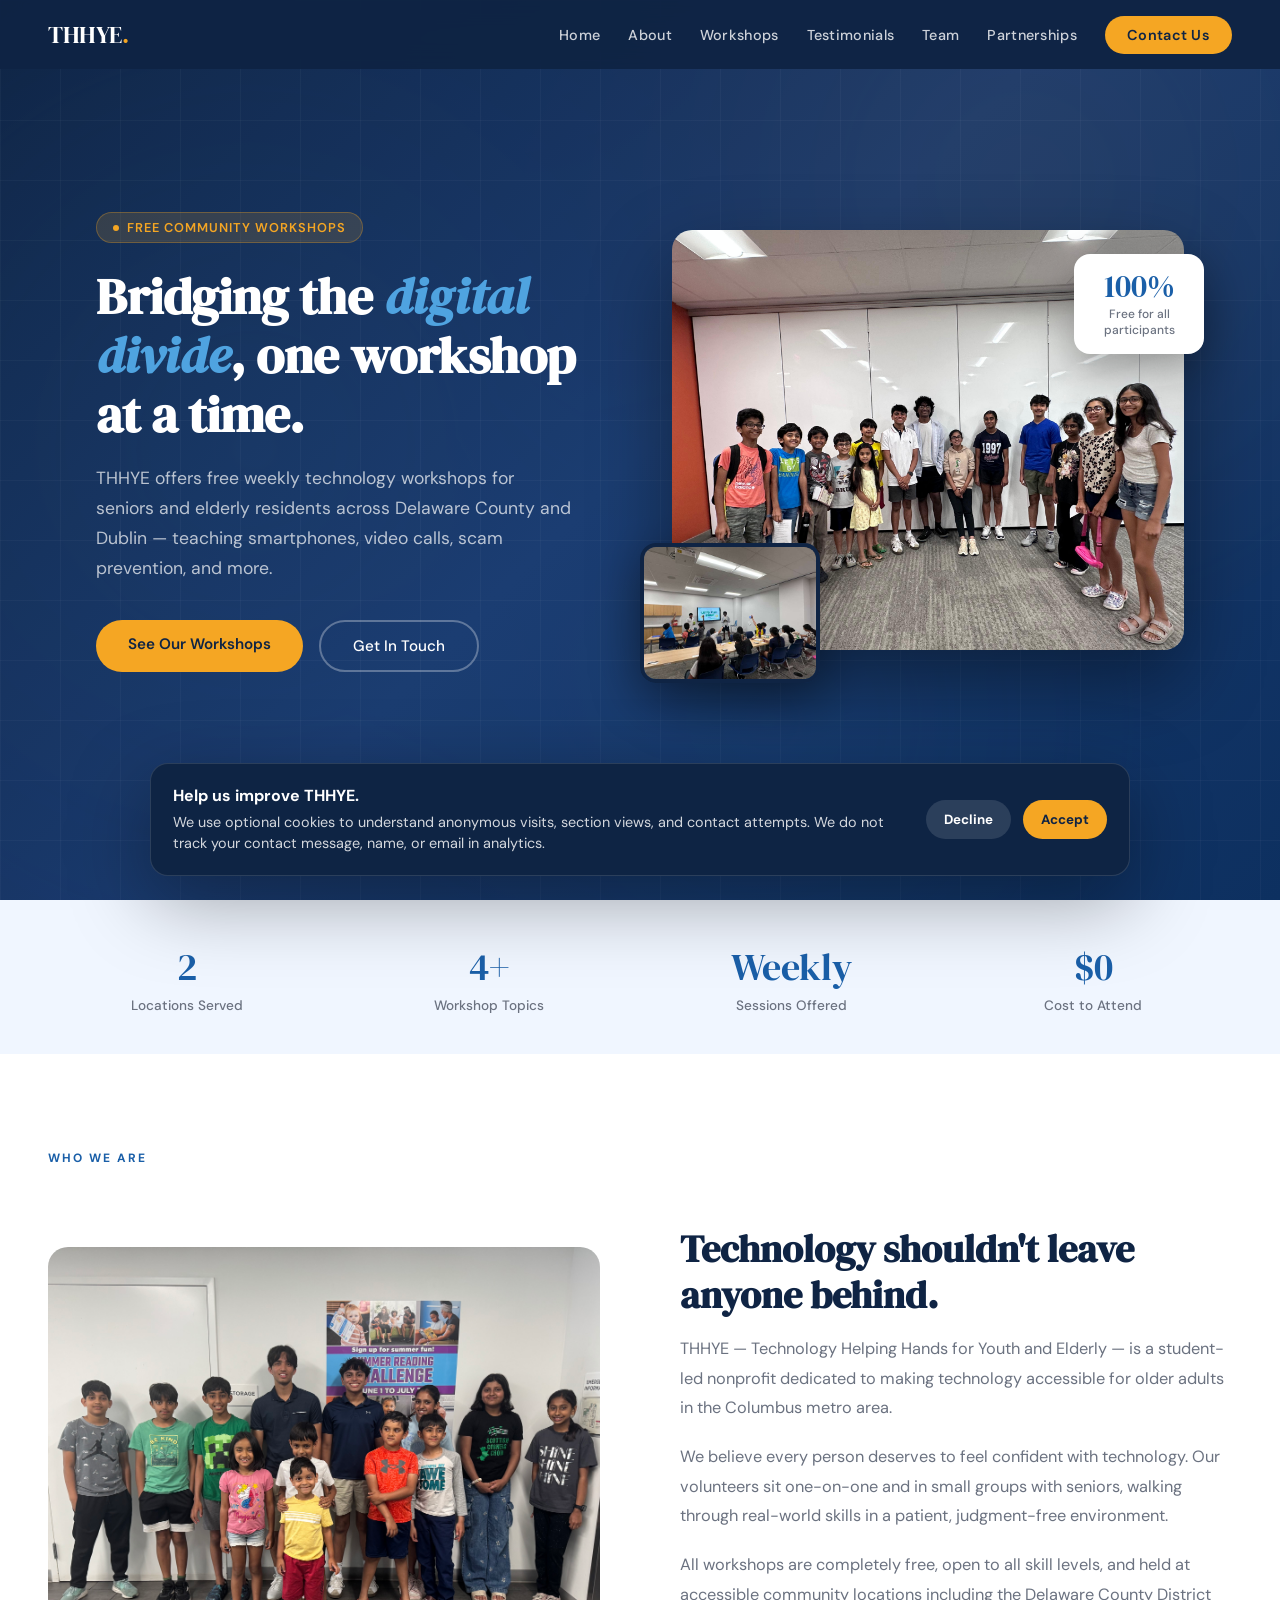
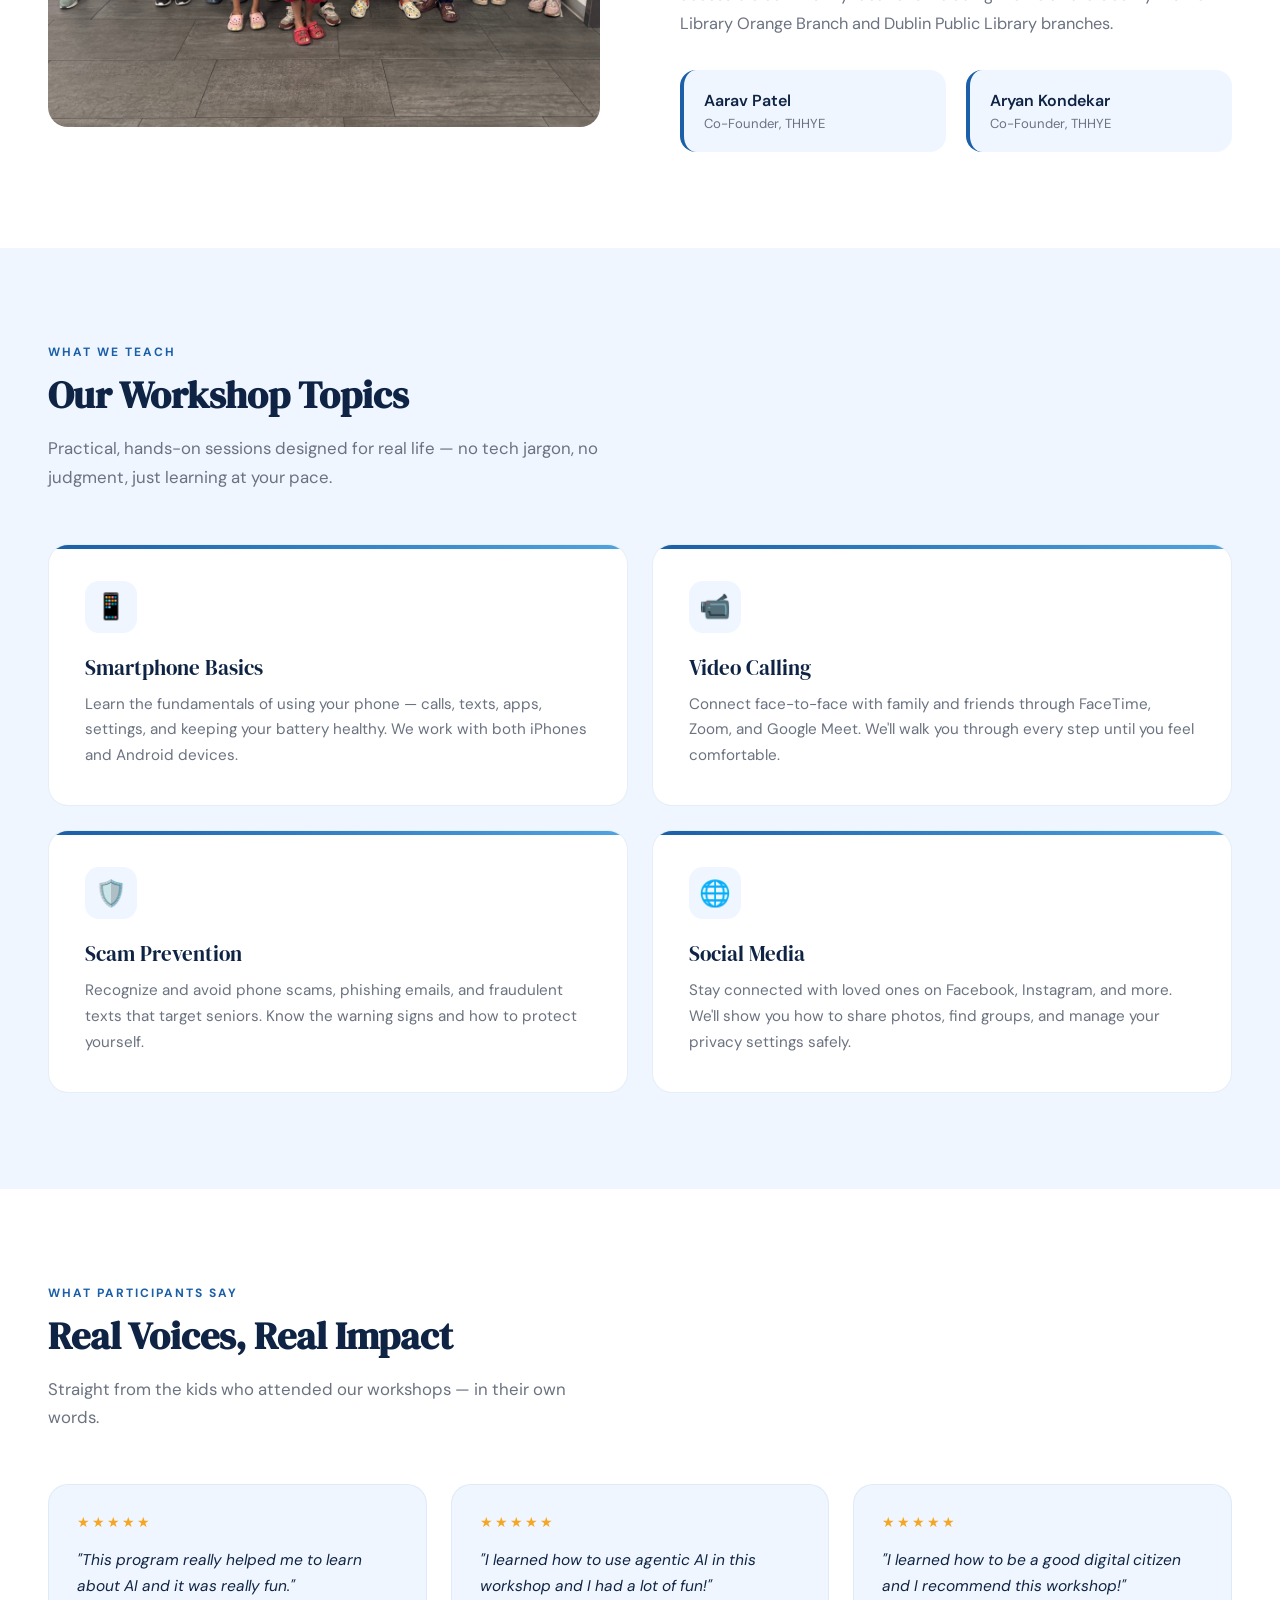
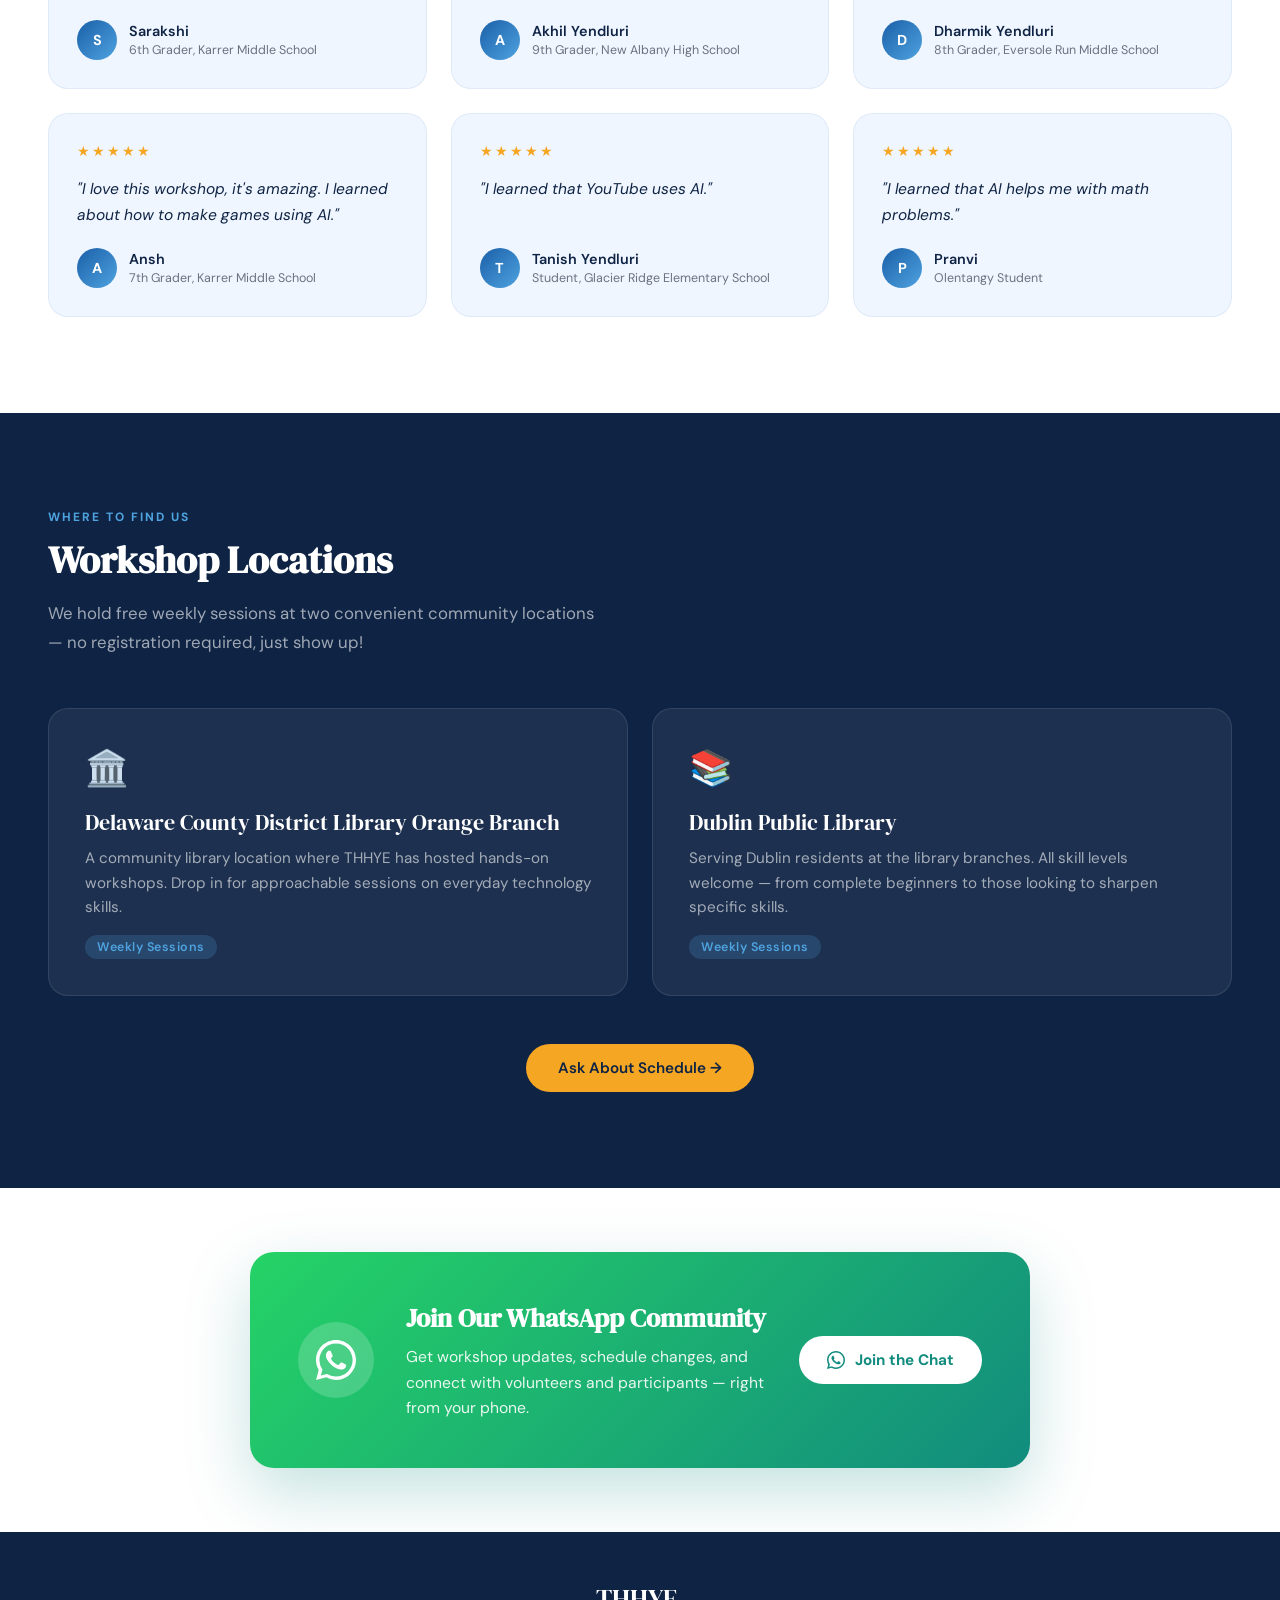
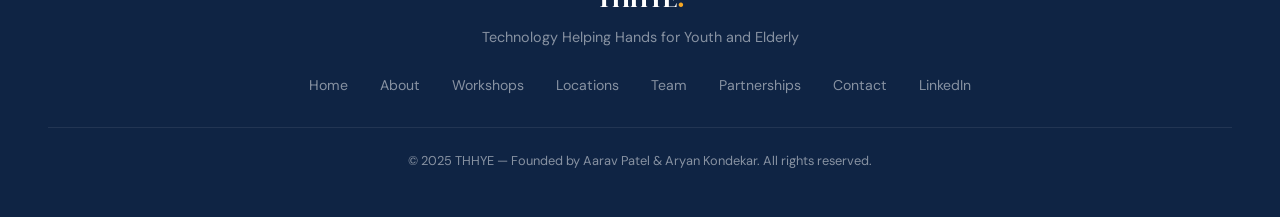
==== index.html @ 64ef9d94 "Add founders story to Team page, LinkedIn icons Adds team-founders.jpg with a short "How THHYE Start" ====
<!DOCTYPE html>
<html lang="en">
<head>
  <meta charset="UTF-8" />
  <meta name="viewport" content="width=device-width, initial-scale=1.0" />
  <title>THHYE — Technology Helping Hands for Youth and Elderly</title>
  <link href="https://fonts.googleapis.com/css2?family=DM+Serif+Display:ital@0;1&family=DM+Sans:wght@300;400;500;600&display=swap" rel="stylesheet" />

  <!-- Google Analytics (gtag.js) -->
  <script async src="https://www.googletagmanager.com/gtag/js?id=G-8VFDZ53EEH"></script>
  <script>
    window.dataLayer = window.dataLayer || [];
    function gtag(){ dataLayer.push(arguments); }
    gtag('js', new Date());
    // Default to denied until the visitor accepts the cookie banner.
    gtag('consent', 'default', {
      analytics_storage: localStorage.getItem('thhye_cookie_consent') === 'accepted' ? 'granted' : 'denied'
    });
    gtag('config', 'G-8VFDZ53EEH', { anonymize_ip: true, send_page_view: false });
  </script>

  <style>
    :root {
      --navy: #0f2444;
      --blue: #1a5fa8;
      --sky: #4fa3e0;
      --gold: #f5a623;
      --warm: #fff8f0;
      --white: #ffffff;
      --gray: #6b7280;
      --light: #f0f6ff;
    }

    * { margin: 0; padding: 0; box-sizing: border-box; }

    html { scroll-behavior: smooth; }

    body {
      font-family: 'DM Sans', sans-serif;
      background: var(--white);
      color: var(--navy);
      overflow-x: hidden;
    }

    /* NAV */
    nav {
      position: fixed;
      top: 0; left: 0; right: 0;
      z-index: 100;
      display: flex;
      align-items: center;
      justify-content: space-between;
      padding: 18px 48px;
      background: rgba(15, 36, 68, 0.96);
      backdrop-filter: blur(12px);
    }

    .nav-logo {
      font-family: 'DM Serif Display', serif;
      font-size: 1.5rem;
      color: var(--white);
      letter-spacing: -0.5px;
    }

    .nav-logo span { color: var(--gold); }

    .nav-links {
      display: flex;
      gap: 28px;
      list-style: none;
    }

    .nav-links a {
      color: rgba(255,255,255,0.8);
      text-decoration: none;
      font-size: 0.9rem;
      font-weight: 500;
      letter-spacing: 0.3px;
      transition: color 0.2s;
    }

    .nav-links a:hover { color: var(--gold); }

    .nav-cta {
      background: var(--gold);
      color: var(--navy) !important;
      padding: 10px 22px;
      border-radius: 50px;
      font-weight: 600 !important;
    }

    .nav-cta:hover { background: #e8961f; color: var(--navy) !important; }

    /* HERO */
    #home {
      min-height: 100vh;
      background: linear-gradient(135deg, var(--navy) 0%, #1a3a6e 50%, #0d3060 100%);
      display: flex;
      align-items: center;
      position: relative;
      overflow: hidden;
      padding-top: 80px;
    }

    .hero-bg-pattern {
      position: absolute;
      inset: 0;
      opacity: 0.05;
      background-image: radial-gradient(circle at 20% 50%, var(--sky) 0%, transparent 50%),
                        radial-gradient(circle at 80% 20%, var(--gold) 0%, transparent 40%),
                        radial-gradient(circle at 60% 80%, var(--sky) 0%, transparent 40%);
    }

    .hero-grid-lines {
      position: absolute;
      inset: 0;
      background-image:
        linear-gradient(rgba(255,255,255,0.03) 1px, transparent 1px),
        linear-gradient(90deg, rgba(255,255,255,0.03) 1px, transparent 1px);
      background-size: 60px 60px;
    }

    .hero-inner {
      position: relative;
      max-width: 1200px;
      margin: 0 auto;
      padding: 0 48px;
      display: grid;
      grid-template-columns: 1fr 1fr;
      gap: 64px;
      align-items: center;
    }

    .hero-badge {
      display: inline-flex;
      align-items: center;
      gap: 8px;
      background: rgba(245, 166, 35, 0.15);
      border: 1px solid rgba(245, 166, 35, 0.3);
      color: var(--gold);
      font-size: 0.8rem;
      font-weight: 600;
      letter-spacing: 1px;
      text-transform: uppercase;
      padding: 6px 16px;
      border-radius: 50px;
      margin-bottom: 24px;
    }

    .hero-badge::before {
      content: '';
      width: 6px; height: 6px;
      background: var(--gold);
      border-radius: 50%;
      animation: pulse 2s infinite;
    }

    @keyframes pulse {
      0%, 100% { opacity: 1; }
      50% { opacity: 0.3; }
    }

    .hero-title {
      font-family: 'DM Serif Display', serif;
      font-size: clamp(2.4rem, 4vw, 3.6rem);
      color: var(--white);
      line-height: 1.15;
      margin-bottom: 20px;
    }

    .hero-title em {
      font-style: italic;
      color: var(--sky);
    }

    .hero-sub {
      font-size: 1.1rem;
      color: rgba(255,255,255,0.7);
      line-height: 1.7;
      margin-bottom: 36px;
      max-width: 480px;
    }

    .hero-buttons {
      display: flex;
      gap: 16px;
      flex-wrap: wrap;
    }

    .btn-primary {
      background: var(--gold);
      color: var(--navy);
      padding: 14px 32px;
      border-radius: 50px;
      font-weight: 600;
      font-size: 0.95rem;
      text-decoration: none;
      transition: all 0.25s;
      display: inline-block;
    }

    .btn-primary:hover {
      background: #e8961f;
      transform: translateY(-2px);
      box-shadow: 0 8px 24px rgba(245,166,35,0.4);
    }

    .btn-outline {
      border: 2px solid rgba(255,255,255,0.3);
      color: var(--white);
      padding: 14px 32px;
      border-radius: 50px;
      font-weight: 500;
      font-size: 0.95rem;
      text-decoration: none;
      transition: all 0.25s;
      display: inline-block;
    }

    .btn-outline:hover {
      border-color: var(--white);
      background: rgba(255,255,255,0.1);
      transform: translateY(-2px);
    }

    .hero-visual {
      position: relative;
    }

    .hero-img-main {
      width: 100%;
      height: 420px;
      object-fit: cover;
      border-radius: 20px;
      box-shadow: 0 32px 80px rgba(0,0,0,0.4);
    }

    .hero-img-float {
      position: absolute;
      bottom: -28px;
      left: -32px;
      width: 180px;
      height: 140px;
      object-fit: cover;
      border-radius: 16px;
      border: 4px solid var(--navy);
      box-shadow: 0 16px 48px rgba(0,0,0,0.4);
    }

    .hero-stat-card {
      position: absolute;
      top: 24px;
      right: -20px;
      background: var(--white);
      border-radius: 16px;
      padding: 16px 20px;
      box-shadow: 0 16px 48px rgba(0,0,0,0.3);
      text-align: center;
      min-width: 130px;
    }

    .hero-stat-num {
      font-family: 'DM Serif Display', serif;
      font-size: 2rem;
      color: var(--blue);
      line-height: 1;
    }

    .hero-stat-label {
      font-size: 0.75rem;
      color: var(--gray);
      margin-top: 4px;
      font-weight: 500;
    }

    /* STATS BAR */
    .stats-bar {
      background: var(--light);
      padding: 40px 48px;
    }

    .stats-bar-inner {
      max-width: 1200px;
      margin: 0 auto;
      display: grid;
      grid-template-columns: repeat(4, 1fr);
      gap: 24px;
      text-align: center;
    }

    .stat-item {}

    .stat-num {
      font-family: 'DM Serif Display', serif;
      font-size: 2.4rem;
      color: var(--blue);
    }

    .stat-label {
      font-size: 0.85rem;
      color: var(--gray);
      font-weight: 500;
      margin-top: 4px;
    }

    /* SECTIONS */
    section { padding: 96px 48px; }

    .section-inner { max-width: 1200px; margin: 0 auto; }

    .section-label {
      font-size: 0.75rem;
      font-weight: 700;
      letter-spacing: 2px;
      text-transform: uppercase;
      color: var(--blue);
      margin-bottom: 12px;
    }

    .section-title {
      font-family: 'DM Serif Display', serif;
      font-size: clamp(2rem, 3vw, 2.8rem);
      color: var(--navy);
      line-height: 1.2;
      margin-bottom: 16px;
    }

    .section-sub {
      font-size: 1.05rem;
      color: var(--gray);
      line-height: 1.7;
      max-width: 560px;
    }

    /* ABOUT */
    #about { background: var(--white); }

    .about-grid {
      display: grid;
      grid-template-columns: 1fr 1fr;
      gap: 80px;
      align-items: center;
      margin-top: 60px;
    }

    .about-img-wrap {
      position: relative;
    }

    .about-img {
      width: 100%;
      height: 480px;
      object-fit: cover;
      border-radius: 20px;
    }

    .about-accent {
      position: absolute;
      bottom: -20px;
      right: -20px;
      width: 120px;
      height: 120px;
      background: var(--gold);
      border-radius: 20px;
      z-index: -1;
    }

    .about-text p {
      color: var(--gray);
      line-height: 1.8;
      margin-bottom: 20px;
      font-size: 1.02rem;
    }

    .founders {
      display: flex;
      gap: 20px;
      margin-top: 32px;
    }

    .founder-card {
      background: var(--light);
      border-radius: 16px;
      padding: 20px;
      flex: 1;
      border-left: 4px solid var(--blue);
    }

    .founder-name {
      font-weight: 600;
      color: var(--navy);
      font-size: 1rem;
    }

    .founder-title {
      font-size: 0.82rem;
      color: var(--gray);
      margin-top: 4px;
    }

    /* WORKSHOPS */
    #workshops { background: var(--light); }

    .workshops-grid {
      display: grid;
      grid-template-columns: repeat(2, 1fr);
      gap: 24px;
      margin-top: 52px;
    }

    .workshop-card {
      background: var(--white);
      border-radius: 20px;
      padding: 36px;
      border: 1px solid rgba(26,95,168,0.1);
      transition: all 0.3s;
      position: relative;
      overflow: hidden;
    }

    .workshop-card::before {
      content: '';
      position: absolute;
      top: 0; left: 0; right: 0;
      height: 4px;
      background: linear-gradient(90deg, var(--blue), var(--sky));
    }

    .workshop-card:hover {
      transform: translateY(-6px);
      box-shadow: 0 24px 64px rgba(26,95,168,0.12);
    }

    .workshop-icon {
      width: 52px;
      height: 52px;
      background: var(--light);
      border-radius: 14px;
      display: flex;
      align-items: center;
      justify-content: center;
      font-size: 1.6rem;
      margin-bottom: 20px;
    }

    .workshop-title {
      font-family: 'DM Serif Display', serif;
      font-size: 1.3rem;
      color: var(--navy);
      margin-bottom: 10px;
    }

    .workshop-desc {
      color: var(--gray);
      line-height: 1.7;
      font-size: 0.95rem;
    }

    /* LOCATIONS */
    #locations { background: var(--navy); }

    #locations .section-label { color: var(--sky); }
    #locations .section-title { color: var(--white); }
    #locations .section-sub { color: rgba(255,255,255,0.6); }

    .locations-grid {
      display: grid;
      grid-template-columns: repeat(2, 1fr);
      gap: 24px;
      margin-top: 52px;
    }

    .location-card {
      background: rgba(255,255,255,0.06);
      border: 1px solid rgba(255,255,255,0.1);
      border-radius: 20px;
      padding: 36px;
      transition: all 0.3s;
    }

    .location-card:hover {
      background: rgba(255,255,255,0.1);
      transform: translateY(-4px);
    }

    .location-icon { font-size: 2.2rem; margin-bottom: 16px; }

    .location-name {
      font-family: 'DM Serif Display', serif;
      font-size: 1.4rem;
      color: var(--white);
      margin-bottom: 8px;
    }

    .location-detail {
      color: rgba(255,255,255,0.6);
      font-size: 0.95rem;
      line-height: 1.6;
    }

    .location-tag {
      display: inline-block;
      background: rgba(79,163,224,0.2);
      color: var(--sky);
      font-size: 0.78rem;
      font-weight: 600;
      padding: 4px 12px;
      border-radius: 50px;
      margin-top: 16px;
      letter-spacing: 0.5px;
    }

    /* WHATSAPP COMMUNITY */
    #whatsapp-community {
      background: var(--white);
      padding-top: 64px;
      padding-bottom: 64px;
    }

    .whatsapp-card {
      max-width: 780px;
      margin: 0 auto;
      background: linear-gradient(135deg, #25D366 0%, #128C7E 100%);
      border-radius: 24px;
      padding: 48px;
      display: flex;
      align-items: center;
      gap: 32px;
      box-shadow: 0 24px 64px rgba(18,140,126,0.25);
    }

    .whatsapp-icon-wrap {
      flex-shrink: 0;
      width: 76px;
      height: 76px;
      background: rgba(255,255,255,0.18);
      border-radius: 50%;
      display: flex;
      align-items: center;
      justify-content: center;
    }

    .whatsapp-icon-wrap svg { width: 40px; height: 40px; }

    .whatsapp-copy { flex: 1; }

    .whatsapp-title {
      font-family: 'DM Serif Display', serif;
      font-size: 1.6rem;
      color: var(--white);
      margin-bottom: 8px;
    }

    .whatsapp-desc {
      color: rgba(255,255,255,0.9);
      line-height: 1.6;
      font-size: 0.98rem;
      margin-bottom: 0;
    }

    .whatsapp-btn {
      flex-shrink: 0;
      display: inline-flex;
      align-items: center;
      gap: 10px;
      background: var(--white);
      color: #128C7E;
      padding: 14px 28px;
      border-radius: 50px;
      font-weight: 700;
      font-size: 0.95rem;
      text-decoration: none;
      transition: all 0.25s;
      white-space: nowrap;
    }

    .whatsapp-btn:hover {
      transform: translateY(-2px);
      box-shadow: 0 12px 32px rgba(0,0,0,0.2);
    }

    .whatsapp-btn svg { width: 18px; height: 18px; }

    @media (max-width: 768px) {
      .whatsapp-card { flex-direction: column; text-align: center; padding: 36px 28px; }
      .whatsapp-btn { width: 100%; justify-content: center; }
    }

    /* TESTIMONIALS */
    .testimonials-grid {
      display: grid;
      grid-template-columns: repeat(3, 1fr);
      gap: 24px;
      margin-top: 52px;
    }

    .testimonial-card {
      background: var(--light);
      border-radius: 20px;
      padding: 28px;
      border: 1px solid rgba(26,95,168,0.08);
      transition: all 0.3s;
      display: flex;
      flex-direction: column;
      gap: 16px;
    }

    .testimonial-card:hover {
      transform: translateY(-4px);
      box-shadow: 0 16px 48px rgba(26,95,168,0.1);
    }

    .testimonial-stars { color: var(--gold); font-size: 0.9rem; letter-spacing: 2px; }

    .testimonial-text {
      color: var(--navy);
      font-size: 0.97rem;
      line-height: 1.7;
      flex: 1;
      font-style: italic;
    }

    .testimonial-author {
      display: flex;
      align-items: center;
      gap: 12px;
      margin-top: 4px;
    }

    .testimonial-avatar {
      width: 40px;
      height: 40px;
      background: linear-gradient(135deg, var(--blue), var(--sky));
      border-radius: 50%;
      display: flex;
      align-items: center;
      justify-content: center;
      color: white;
      font-weight: 700;
      font-size: 0.9rem;
      flex-shrink: 0;
    }

    .testimonial-name {
      font-weight: 600;
      font-size: 0.9rem;
      color: var(--navy);
    }

    .testimonial-school {
      font-size: 0.78rem;
      color: var(--gray);
      margin-top: 2px;
    }

    /* TEAM */
    #team-page {
      background: var(--white);
      padding-top: 140px;
    }

    .team-grid {
      display: flex;
      flex-direction: column;
      gap: 28px;
      margin-top: 52px;
    }

    .team-card {
      background: var(--white);
      border-radius: 20px;
      padding: 32px;
      border: 1px solid rgba(26,95,168,0.1);
      transition: all 0.3s;
      display: flex;
      align-items: center;
      gap: 32px;
    }

    .team-card:hover {
      transform: translateY(-4px);
      box-shadow: 0 16px 48px rgba(26,95,168,0.1);
    }

    .team-founder {
      border-left: 4px solid var(--gold);
    }

    .team-photo {
      width: 180px;
      height: 180px;
      border-radius: 16px;
      object-fit: cover;
      object-position: top center;
      flex-shrink: 0;
    }

    .team-info { flex: 1; }

    .team-name {
      font-weight: 600;
      color: var(--navy);
      font-size: 1.15rem;
      margin-bottom: 4px;
    }

    .team-role {
      font-size: 0.85rem;
      color: var(--gray);
      font-weight: 500;
    }

    .team-bio {
      text-align: left;
      color: var(--gray);
      font-size: 0.92rem;
      line-height: 1.7;
      margin-top: 14px;
    }

    .team-linkedin {
      display: inline-flex;
      align-items: center;
      gap: 6px;
      margin-top: 14px;
      color: var(--blue);
      font-weight: 600;
      font-size: 0.88rem;
      text-decoration: none;
    }

    .team-linkedin:hover { color: var(--navy); }

    .founders-story {
      display: flex;
      align-items: center;
      gap: 40px;
      margin-top: 52px;
      padding: 32px;
      border-radius: 20px;
      background: var(--light);
      border: 1px solid rgba(26,95,168,0.1);
    }

    .story-photo {
      width: 320px;
      height: 320px;
      border-radius: 16px;
      object-fit: cover;
      object-position: center 60%;
      flex-shrink: 0;
    }

    .story-text h3 {
      color: var(--navy);
      font-size: 1.3rem;
      margin-bottom: 14px;
    }

    .story-text p {
      color: var(--gray);
      font-size: 0.95rem;
      line-height: 1.75;
    }

    @media (max-width: 768px) {
      .team-card { flex-direction: column; text-align: center; }
      .team-photo { width: 140px; height: 140px; }
      .team-founder { border-left: none; border-top: 4px solid var(--gold); }
      .team-bio, .team-linkedin { text-align: left; }
      .founders-story { flex-direction: column; text-align: center; padding: 24px; }
      .story-photo { width: 100%; height: 260px; }
      .story-text p { text-align: left; }
    }

    /* PARTNERSHIPS */
    #partnerships-page {
      background: var(--white);
      padding-top: 140px;
    }

    .partnership-hero {
      display: grid;
      grid-template-columns: 1.05fr 0.95fr;
      gap: 56px;
      align-items: center;
      margin-top: 48px;
    }

    .partnership-copy p {
      color: var(--gray);
      line-height: 1.8;
      font-size: 1.02rem;
      margin-bottom: 18px;
    }

    .partner-panel {
      background: var(--light);
      border: 1px solid rgba(26,95,168,0.12);
      border-radius: 20px;
      padding: 36px;
    }

    .partner-mark {
      background: var(--white);
      border: 1px solid rgba(15,36,68,0.08);
      border-radius: 18px;
      padding: 28px;
      margin-bottom: 24px;
      text-align: center;
    }

    .partner-logo-img {
      max-width: 100%;
      height: auto;
      max-height: 90px;
    }

    .partner-logo-sub {
      display: inline-block;
      margin-top: 10px;
      padding: 6px 12px;
      border-radius: 999px;
      background: rgba(79,163,224,0.15);
      color: var(--blue);
      font-size: 0.78rem;
      font-weight: 700;
      letter-spacing: 1px;
      text-transform: uppercase;
    }

    .partner-title {
      font-family: 'DM Serif Display', serif;
      color: var(--navy);
      font-size: 1.45rem;
      margin-bottom: 10px;
    }

    .partner-detail {
      color: var(--gray);
      line-height: 1.7;
      font-size: 0.95rem;
    }

    .partnership-points {
      display: grid;
      grid-template-columns: repeat(3, 1fr);
      gap: 20px;
      margin-top: 52px;
    }

    .partnership-point {
      background: var(--light);
      border-radius: 18px;
      padding: 24px;
      border: 1px solid rgba(26,95,168,0.1);
    }

    .partnership-point h3 {
      color: var(--navy);
      font-size: 1rem;
      margin-bottom: 8px;
    }

    .partnership-point p {
      color: var(--gray);
      line-height: 1.65;
      font-size: 0.92rem;
    }

    @media (max-width: 768px) {
      .testimonials-grid { grid-template-columns: 1fr; }
      .partnership-hero, .partnership-points { grid-template-columns: 1fr; }
    }

    /* CONTACT PAGE */
    #contact { background: var(--white); display: none; }

    #contact.active { display: block; }

    .contact-grid {
      display: grid;
      grid-template-columns: 1fr 1.4fr;
      gap: 80px;
      align-items: start;
      margin-top: 60px;
    }

    .contact-info h3 {
      font-family: 'DM Serif Display', serif;
      font-size: 1.5rem;
      color: var(--navy);
      margin-bottom: 16px;
    }

    .contact-info p {
      color: var(--gray);
      line-height: 1.7;
      margin-bottom: 32px;
    }

    .contact-detail {
      display: flex;
      align-items: center;
      gap: 14px;
      margin-bottom: 20px;
      color: var(--navy);
      font-weight: 500;
    }

    .contact-detail-icon {
      width: 44px;
      height: 44px;
      background: var(--light);
      border-radius: 12px;
      display: flex;
      align-items: center;
      justify-content: center;
      font-size: 1.2rem;
      flex-shrink: 0;
    }

    .contact-detail a {
      color: var(--blue);
      text-decoration: none;
    }

    .contact-form {
      background: var(--light);
      border-radius: 24px;
      padding: 44px;
    }

    .form-row {
      display: grid;
      grid-template-columns: 1fr 1fr;
      gap: 16px;
    }

    .form-group {
      margin-bottom: 20px;
    }

    .form-group label {
      display: block;
      font-size: 0.85rem;
      font-weight: 600;
      color: var(--navy);
      margin-bottom: 8px;
      letter-spacing: 0.3px;
    }

    .form-group input,
    .form-group textarea,
    .form-group select {
      width: 100%;
      padding: 12px 16px;
      border: 2px solid transparent;
      background: var(--white);
      border-radius: 12px;
      font-family: 'DM Sans', sans-serif;
      font-size: 0.95rem;
      color: var(--navy);
      transition: border-color 0.2s;
      outline: none;
    }

    .form-group input:focus,
    .form-group textarea:focus,
    .form-group select:focus {
      border-color: var(--blue);
    }

    .form-group textarea {
      min-height: 120px;
      resize: vertical;
    }

    .form-submit {
      width: 100%;
      background: var(--navy);
      color: var(--white);
      border: none;
      padding: 16px;
      border-radius: 12px;
      font-family: 'DM Sans', sans-serif;
      font-size: 1rem;
      font-weight: 600;
      cursor: pointer;
      transition: all 0.25s;
      margin-top: 4px;
    }

    .form-submit:hover {
      background: var(--blue);
      transform: translateY(-2px);
    }

    .form-note {
      font-size: 0.8rem;
      color: var(--gray);
      margin-top: 12px;
      text-align: center;
    }

    /* FOOTER */
    footer {
      background: var(--navy);
      padding: 48px;
      text-align: center;
      color: rgba(255,255,255,0.5);
    }

    .footer-logo {
      font-family: 'DM Serif Display', serif;
      font-size: 1.6rem;
      color: var(--white);
      margin-bottom: 12px;
    }

    .footer-logo span { color: var(--gold); }

    .footer-tagline {
      font-size: 0.9rem;
      margin-bottom: 28px;
    }

    .footer-links {
      display: flex;
      justify-content: center;
      gap: 32px;
      list-style: none;
      margin-bottom: 32px;
    }

    .footer-links a {
      color: rgba(255,255,255,0.5);
      text-decoration: none;
      font-size: 0.88rem;
      transition: color 0.2s;
    }

    .footer-links a:hover { color: var(--gold); }

    .footer-copy {
      font-size: 0.8rem;
      border-top: 1px solid rgba(255,255,255,0.08);
      padding-top: 24px;
    }

    /* PAGE SYSTEM */
    .page { display: none; }
    .page.active { display: block; }

    /* ANIMATIONS */
    .fade-in {
      opacity: 0;
      transform: translateY(24px);
      animation: fadeIn 0.7s ease forwards;
    }

    @keyframes fadeIn {
      to { opacity: 1; transform: translateY(0); }
    }

    .fade-in:nth-child(1) { animation-delay: 0.1s; }
    .fade-in:nth-child(2) { animation-delay: 0.25s; }
    .fade-in:nth-child(3) { animation-delay: 0.4s; }
    .fade-in:nth-child(4) { animation-delay: 0.55s; }

    /* SUCCESS MESSAGE */
    .success-msg {
      display: none;
      background: #d4f5e9;
      border: 1px solid #2ecc71;
      color: #155724;
      padding: 16px 20px;
      border-radius: 12px;
      font-weight: 500;
      margin-top: 16px;
      text-align: center;
    }

    /* COOKIE CONSENT */
    .cookie-banner {
      position: fixed;
      left: 24px;
      right: 24px;
      bottom: 24px;
      z-index: 200;
      display: none;
      align-items: center;
      justify-content: space-between;
      gap: 24px;
      max-width: 980px;
      margin: 0 auto;
      padding: 20px 22px;
      background: rgba(15, 36, 68, 0.98);
      color: var(--white);
      border: 1px solid rgba(255,255,255,0.12);
      border-radius: 18px;
      box-shadow: 0 24px 80px rgba(0,0,0,0.35);
    }

    .cookie-banner.active {
      display: flex;
    }

    .cookie-copy {
      line-height: 1.5;
      font-size: 0.9rem;
      color: rgba(255,255,255,0.82);
    }

    .cookie-copy strong {
      display: block;
      color: var(--white);
      font-size: 1rem;
      margin-bottom: 4px;
    }

    .cookie-actions {
      display: flex;
      gap: 12px;
      flex-shrink: 0;
    }

    .cookie-btn {
      border: 0;
      border-radius: 999px;
      padding: 11px 18px;
      font-family: 'DM Sans', sans-serif;
      font-weight: 700;
      cursor: pointer;
      transition: transform 0.2s, background 0.2s;
    }

    .cookie-btn:hover {
      transform: translateY(-1px);
    }

    .cookie-btn.accept {
      background: var(--gold);
      color: var(--navy);
    }

    .cookie-btn.decline {
      background: rgba(255,255,255,0.12);
      color: var(--white);
    }

    /* MOBILE */
    @media (max-width: 768px) {
      nav { padding: 16px 20px; }
      .nav-links { display: none; }
      section { padding: 64px 20px; }
      .hero-inner { grid-template-columns: 1fr; gap: 40px; }
      .hero-visual { display: none; }
      .stats-bar { padding: 32px 20px; }
      .stats-bar-inner { grid-template-columns: repeat(2,1fr); }
      .about-grid, .contact-grid { grid-template-columns: 1fr; gap: 40px; }
      .workshops-grid, .locations-grid { grid-template-columns: 1fr; }
      .form-row { grid-template-columns: 1fr; }
      .contact-form { padding: 28px 20px; }
      .footer-links { flex-wrap: wrap; gap: 16px; }
      .founders { flex-direction: column; }
      .cookie-banner { left: 14px; right: 14px; bottom: 14px; flex-direction: column; align-items: stretch; }
      .cookie-actions { width: 100%; }
      .cookie-btn { flex: 1; }
    }
  </style>
</head>
<body>

  <!-- NAV -->
  <nav>
    <div class="nav-logo">THHYE<span>.</span></div>
    <ul class="nav-links">
      <li><a href="#" onclick="showPage('home')">Home</a></li>
      <li><a href="#" onclick="showPage('home','about')">About</a></li>
      <li><a href="#" onclick="showPage('home','workshops')">Workshops</a></li>
      <li><a href="#" onclick="showPage('home','testimonials')">Testimonials</a></li>
      <li><a href="#" onclick="showPage('team')">Team</a></li>
      <li><a href="#" onclick="showPage('partnerships')">Partnerships</a></li>
      <li><a href="#" onclick="showPage('contact')" class="nav-cta">Contact Us</a></li>
    </ul>
  </nav>

  <!-- ===== HOME PAGE ===== -->
  <div id="page-home" class="page active">

    <!-- HERO -->
    <section id="home">
      <div class="hero-bg-pattern"></div>
      <div class="hero-grid-lines"></div>
      <div class="hero-inner">
        <div class="hero-content">
          <div class="hero-badge fade-in">Free Community Workshops</div>
          <h1 class="hero-title fade-in">
            Bridging the <em>digital divide</em>, one workshop at a time.
          </h1>
          <p class="hero-sub fade-in">
            THHYE offers free weekly technology workshops for seniors and elderly residents across Delaware County and Dublin — teaching smartphones, video calls, scam prevention, and more.
          </p>
          <div class="hero-buttons fade-in">
            <a href="#" onclick="showPage('home','workshops')" class="btn-primary">See Our Workshops</a>
            <a href="#" onclick="showPage('contact')" class="btn-outline">Get In Touch</a>
          </div>
        </div>
        <div class="hero-visual fade-in">
          <img
            class="hero-img-main"
            src="assets/workshop-group.jpg"
            alt="THHYE workshop participants gathered after a session"
          />
          <img
            class="hero-img-float"
            src="assets/workshop-bingo.jpg"
            alt="THHYE students participating in a workshop activity"
          />
          <div class="hero-stat-card">
            <div class="hero-stat-num">100%</div>
            <div class="hero-stat-label">Free for all<br>participants</div>
          </div>
        </div>
      </div>
    </section>

    <!-- STATS BAR -->
    <div class="stats-bar">
      <div class="stats-bar-inner">
        <div class="stat-item">
          <div class="stat-num">2</div>
          <div class="stat-label">Locations Served</div>
        </div>
        <div class="stat-item">
          <div class="stat-num">4+</div>
          <div class="stat-label">Workshop Topics</div>
        </div>
        <div class="stat-item">
          <div class="stat-num">Weekly</div>
          <div class="stat-label">Sessions Offered</div>
        </div>
        <div class="stat-item">
          <div class="stat-num">$0</div>
          <div class="stat-label">Cost to Attend</div>
        </div>
      </div>
    </div>

    <!-- ABOUT -->
    <section id="about">
      <div class="section-inner">
        <div class="section-label">Who We Are</div>
        <div class="about-grid">
          <div class="about-img-wrap">
            <img
              class="about-img"
              src="assets/workshop-session.jpg"
              alt="THHYE community workshop session"
            />
            <div class="about-accent"></div>
          </div>
          <div class="about-text">
            <h2 class="section-title">Technology shouldn't leave anyone behind.</h2>
            <p>
              THHYE — Technology Helping Hands for Youth and Elderly — is a student-led nonprofit dedicated to making technology accessible for older adults in the Columbus metro area.
            </p>
            <p>
              We believe every person deserves to feel confident with technology. Our volunteers sit one-on-one and in small groups with seniors, walking through real-world skills in a patient, judgment-free environment.
            </p>
            <p>
              All workshops are completely free, open to all skill levels, and held at accessible community locations including the Delaware County District Library Orange Branch and Dublin Public Library branches.
            </p>
            <div class="founders">
              <div class="founder-card">
                <div class="founder-name">Aarav Patel</div>
                <div class="founder-title">Co-Founder, THHYE</div>
              </div>
              <div class="founder-card">
                <div class="founder-name">Aryan Kondekar</div>
                <div class="founder-title">Co-Founder, THHYE</div>
              </div>
            </div>
          </div>
        </div>
      </div>
    </section>

    <!-- WORKSHOPS -->
    <section id="workshops">
      <div class="section-inner">
        <div class="section-label">What We Teach</div>
        <h2 class="section-title">Our Workshop Topics</h2>
        <p class="section-sub">Practical, hands-on sessions designed for real life — no tech jargon, no judgment, just learning at your pace.</p>
        <div class="workshops-grid">
          <div class="workshop-card">
            <div class="workshop-icon">📱</div>
            <div class="workshop-title">Smartphone Basics</div>
            <p class="workshop-desc">Learn the fundamentals of using your phone — calls, texts, apps, settings, and keeping your battery healthy. We work with both iPhones and Android devices.</p>
          </div>
          <div class="workshop-card">
            <div class="workshop-icon">📹</div>
            <div class="workshop-title">Video Calling</div>
            <p class="workshop-desc">Connect face-to-face with family and friends through FaceTime, Zoom, and Google Meet. We'll walk you through every step until you feel comfortable.</p>
          </div>
          <div class="workshop-card">
            <div class="workshop-icon">🛡️</div>
            <div class="workshop-title">Scam Prevention</div>
            <p class="workshop-desc">Recognize and avoid phone scams, phishing emails, and fraudulent texts that target seniors. Know the warning signs and how to protect yourself.</p>
          </div>
          <div class="workshop-card">
            <div class="workshop-icon">🌐</div>
            <div class="workshop-title">Social Media</div>
            <p class="workshop-desc">Stay connected with loved ones on Facebook, Instagram, and more. We'll show you how to share photos, find groups, and manage your privacy settings safely.</p>
          </div>
        </div>
      </div>
    </section>

    <!-- TESTIMONIALS -->
    <section id="testimonials" style="background:var(--white);">
      <div class="section-inner">
        <div class="section-label">What Participants Say</div>
        <h2 class="section-title">Real Voices, Real Impact</h2>
        <p class="section-sub">Straight from the kids who attended our workshops — in their own words.</p>
        <div class="testimonials-grid">
          <div class="testimonial-card">
            <div class="testimonial-stars">★★★★★</div>
            <p class="testimonial-text">"This program really helped me to learn about AI and it was really fun."</p>
            <div class="testimonial-author">
              <div class="testimonial-avatar">S</div>
              <div>
                <div class="testimonial-name">Sarakshi</div>
                <div class="testimonial-school">6th Grader, Karrer Middle School</div>
              </div>
            </div>
          </div>
          <div class="testimonial-card">
            <div class="testimonial-stars">★★★★★</div>
            <p class="testimonial-text">"I learned how to use agentic AI in this workshop and I had a lot of fun!"</p>
            <div class="testimonial-author">
              <div class="testimonial-avatar">A</div>
              <div>
                <div class="testimonial-name">Akhil Yendluri</div>
                <div class="testimonial-school">9th Grader, New Albany High School</div>
              </div>
            </div>
          </div>
          <div class="testimonial-card">
            <div class="testimonial-stars">★★★★★</div>
            <p class="testimonial-text">"I learned how to be a good digital citizen and I recommend this workshop!"</p>
            <div class="testimonial-author">
              <div class="testimonial-avatar">D</div>
              <div>
                <div class="testimonial-name">Dharmik Yendluri</div>
                <div class="testimonial-school">8th Grader, Eversole Run Middle School</div>
              </div>
            </div>
          </div>
          <div class="testimonial-card">
            <div class="testimonial-stars">★★★★★</div>
            <p class="testimonial-text">"I love this workshop, it's amazing. I learned about how to make games using AI."</p>
            <div class="testimonial-author">
              <div class="testimonial-avatar">A</div>
              <div>
                <div class="testimonial-name">Ansh</div>
                <div class="testimonial-school">7th Grader, Karrer Middle School</div>
              </div>
            </div>
          </div>
          <div class="testimonial-card">
            <div class="testimonial-stars">★★★★★</div>
            <p class="testimonial-text">"I learned that YouTube uses AI."</p>
            <div class="testimonial-author">
              <div class="testimonial-avatar">T</div>
              <div>
                <div class="testimonial-name">Tanish Yendluri</div>
                <div class="testimonial-school">Student, Glacier Ridge Elementary School</div>
              </div>
            </div>
          </div>
          <div class="testimonial-card">
            <div class="testimonial-stars">★★★★★</div>
            <p class="testimonial-text">"I learned that AI helps me with math problems."</p>
            <div class="testimonial-author">
              <div class="testimonial-avatar">P</div>
              <div>
                <div class="testimonial-name">Pranvi</div>
                <div class="testimonial-school">Olentangy Student</div>
              </div>
            </div>
          </div>
        </div>
      </div>
    </section>

    <!-- LOCATIONS -->
    <section id="locations">
      <div class="section-inner">
        <div class="section-label">Where To Find Us</div>
        <h2 class="section-title" style="color:white">Workshop Locations</h2>
        <p class="section-sub">We hold free weekly sessions at two convenient community locations — no registration required, just show up!</p>
        <div class="locations-grid">
          <div class="location-card">
            <div class="location-icon">🏛️</div>
            <div class="location-name">Delaware County District Library Orange Branch</div>
            <p class="location-detail">A community library location where THHYE has hosted hands-on workshops. Drop in for approachable sessions on everyday technology skills.</p>
            <span class="location-tag">Weekly Sessions</span>
          </div>
          <div class="location-card">
            <div class="location-icon">📚</div>
            <div class="location-name">Dublin Public Library</div>
            <p class="location-detail">Serving Dublin residents at the library branches. All skill levels welcome — from complete beginners to those looking to sharpen specific skills.</p>
            <span class="location-tag">Weekly Sessions</span>
          </div>
        </div>
        <div style="text-align:center;margin-top:48px;">
          <a href="#" onclick="showPage('contact')" class="btn-primary">Ask About Schedule →</a>
        </div>
      </div>
    </section>

    <!-- WHATSAPP COMMUNITY -->
    <section id="whatsapp-community">
      <div class="section-inner">
        <div class="whatsapp-card">
          <div class="whatsapp-icon-wrap">
            <svg viewBox="0 0 32 32" fill="#ffffff" xmlns="http://www.w3.org/2000/svg">
              <path d="M16.004 0C7.164 0 0 7.163 0 16c0 2.822.738 5.556 2.14 7.965L0.052 32l8.24-2.163A15.9 15.9 0 0 0 16.004 32C24.84 32 32 24.837 32 16S24.84 0 16.004 0zm0 29.27a13.24 13.24 0 0 1-6.75-1.847l-.484-.288-4.892 1.284 1.307-4.77-.315-.49A13.24 13.24 0 0 1 2.73 16C2.73 8.66 8.664 2.73 16.004 2.73 23.34 2.73 29.27 8.66 29.27 16s-5.93 13.27-13.266 13.27zm7.27-9.94c-.398-.2-2.354-1.163-2.72-1.296-.365-.133-.63-.2-.897.2-.265.398-1.03 1.296-1.263 1.562-.232.266-.464.3-.862.1-.398-.2-1.68-.62-3.2-1.976-1.183-1.056-1.982-2.36-2.214-2.76-.232-.398-.025-.613.175-.812.18-.18.398-.464.597-.696.2-.232.265-.398.398-.663.133-.266.066-.498-.033-.696-.1-.2-.897-2.164-1.23-2.963-.324-.78-.653-.675-.897-.688l-.764-.013c-.265 0-.696.1-1.06.498-.365.398-1.395 1.363-1.395 3.326s1.428 3.86 1.627 4.127c.2.266 2.81 4.29 6.81 6.017.951.41 1.694.655 2.273.838.955.304 1.824.261 2.51.158.766-.114 2.354-.962 2.686-1.892.332-.93.332-1.727.232-1.892-.1-.166-.365-.266-.763-.465z"/>
            </svg>
          </div>
          <div class="whatsapp-copy">
            <h3 class="whatsapp-title">Join Our WhatsApp Community</h3>
            <p class="whatsapp-desc">Get workshop updates, schedule changes, and connect with volunteers and participants — right from your phone.</p>
          </div>
          <a
            href="https://chat.whatsapp.com/EQsjMkrG0H793tPVVtGReC?mode=gi_t"
            target="_blank"
            rel="noopener noreferrer"
            class="whatsapp-btn"
            onclick="trackEvent('whatsapp_click')"
          >
            <svg viewBox="0 0 32 32" fill="#128C7E" xmlns="http://www.w3.org/2000/svg">
              <path d="M16.004 0C7.164 0 0 7.163 0 16c0 2.822.738 5.556 2.14 7.965L0.052 32l8.24-2.163A15.9 15.9 0 0 0 16.004 32C24.84 32 32 24.837 32 16S24.84 0 16.004 0zm0 29.27a13.24 13.24 0 0 1-6.75-1.847l-.484-.288-4.892 1.284 1.307-4.77-.315-.49A13.24 13.24 0 0 1 2.73 16C2.73 8.66 8.664 2.73 16.004 2.73 23.34 2.73 29.27 8.66 29.27 16s-5.93 13.27-13.266 13.27zm7.27-9.94c-.398-.2-2.354-1.163-2.72-1.296-.365-.133-.63-.2-.897.2-.265.398-1.03 1.296-1.263 1.562-.232.266-.464.3-.862.1-.398-.2-1.68-.62-3.2-1.976-1.183-1.056-1.982-2.36-2.214-2.76-.232-.398-.025-.613.175-.812.18-.18.398-.464.597-.696.2-.232.265-.398.398-.663.133-.266.066-.498-.033-.696-.1-.2-.897-2.164-1.23-2.963-.324-.78-.653-.675-.897-.688l-.764-.013c-.265 0-.696.1-1.06.498-.365.398-1.395 1.363-1.395 3.326s1.428 3.86 1.627 4.127c.2.266 2.81 4.29 6.81 6.017.951.41 1.694.655 2.273.838.955.304 1.824.261 2.51.158.766-.114 2.354-.962 2.686-1.892.332-.93.332-1.727.232-1.892-.1-.166-.365-.266-.763-.465z"/>
            </svg>
            Join the Chat
          </a>
        </div>
      </div>
    </section>

  </div><!-- end page-home -->

  <!-- ===== TEAM PAGE ===== -->
  <div id="page-team" class="page">
    <section id="team-page">
      <div class="section-inner">
        <div class="section-label">Our People</div>
        <h2 class="section-title">The Team Behind THHYE</h2>
        <p class="section-sub">Student volunteers passionate about closing the digital divide in our community.</p>
        <div class="founders-story">
          <img class="story-photo" src="assets/team-founders.jpg" alt="THHYE founders" />
          <div class="story-text">
            <h3>How THHYE Started</h3>
            <p>Aarav and Aryan aren't just co-founders — they're friends who grew up together. It was watching their own grandparents struggle with a video call or a suspicious text message that made the problem click for them. As students who've never known a world without a smartphone, they realized they were uniquely positioned to bridge that gap. So they decided that instead of waiting for someone else to fix it, they'd be the ones to do it — and THHYE was born.</p>
          </div>
        </div>
        <div class="team-grid">
          <div class="team-card team-founder">
            <img class="team-photo" src="assets/team-aarav.jpg" alt="Aarav Patel" />
            <div class="team-info">
              <div class="team-name">Aarav Patel</div>
              <div class="team-role">Co-Founder</div>
              <p class="team-bio">Aarav Patel is an incoming sophomore at Dublin Jerome High School. He's an aspiring entrepreneur who builds what he pitches — AI-powered web apps, games, and the technology behind THHYE itself. Aarav leads the organization's technology, curriculum, and digital presence. He believes that seniors and students alike deserve to feel confident with the tools shaping their world, not left behind by them. Through THHYE, Aarav is learning that the best businesses start by solving a problem for someone who needs it.</p>
              <a href="https://www.linkedin.com/in/aarav-patel-5a5110396" target="_blank" rel="noopener noreferrer" class="team-linkedin"><svg viewBox="0 0 24 24" width="16" height="16" fill="currentColor" aria-hidden="true"><path d="M20.447 20.452h-3.554v-5.569c0-1.328-.027-3.037-1.852-3.037-1.853 0-2.136 1.445-2.136 2.939v5.667H9.351V9h3.414v1.561h.046c.477-.9 1.637-1.85 3.37-1.85 3.601 0 4.267 2.37 4.267 5.455v6.286zM5.337 7.433c-1.144 0-2.063-.926-2.063-2.065 0-1.138.92-2.063 2.063-2.063 1.14 0 2.064.925 2.064 2.063 0 1.139-.925 2.065-2.064 2.065zm1.782 13.019H3.555V9h3.564v11.452zM22.225 0H1.771C.792 0 0 .774 0 1.729v20.542C0 23.227.792 24 1.771 24h20.451C23.2 24 24 23.227 24 22.271V1.729C24 .774 23.2 0 22.222 0h.003z"/></svg>LinkedIn</a>
            </div>
          </div>
          <div class="team-card team-founder">
            <img class="team-photo" src="assets/team-aryan.jpg" alt="Aryan Kondekar" />
            <div class="team-info">
              <div class="team-name">Aryan Kondekar</div>
              <div class="team-role">Co-Founder</div>
              <p class="team-bio">Currently Aryan is an incoming sophomore at Dublin Jerome High School. He's passionate about a career in business specifically in the overlapping of finance and technology. Aryan leads the organization's vision, partnerships, and strategic growth. He believes every student, regardless of background, should have the opportunity to explore Cybersecurity and AI, through engaging hands-on experiences. Through THHYE, Aryan aims to make a lasting educational impact in communities.</p>
              <a href="https://www.linkedin.com/in/aryan-kondekar-037060394/" target="_blank" rel="noopener noreferrer" class="team-linkedin"><svg viewBox="0 0 24 24" width="16" height="16" fill="currentColor" aria-hidden="true"><path d="M20.447 20.452h-3.554v-5.569c0-1.328-.027-3.037-1.852-3.037-1.853 0-2.136 1.445-2.136 2.939v5.667H9.351V9h3.414v1.561h.046c.477-.9 1.637-1.85 3.37-1.85 3.601 0 4.267 2.37 4.267 5.455v6.286zM5.337 7.433c-1.144 0-2.063-.926-2.063-2.065 0-1.138.92-2.063 2.063-2.063 1.14 0 2.064.925 2.064 2.063 0 1.139-.925 2.065-2.064 2.065zm1.782 13.019H3.555V9h3.564v11.452zM22.225 0H1.771C.792 0 0 .774 0 1.729v20.542C0 23.227.792 24 1.771 24h20.451C23.2 24 24 23.227 24 22.271V1.729C24 .774 23.2 0 22.222 0h.003z"/></svg>LinkedIn</a>
            </div>
          </div>
          <div class="team-card">
            <img class="team-photo" src="assets/team-charan.jpg" alt="Charan Bhaskarla" />
            <div class="team-info">
              <div class="team-name">Charan Bhaskarla</div>
              <div class="team-role">Workshop Director</div>
              <p class="team-bio">Charan is an incoming sophomore at Dublin Jerome High School with a strong interest in leadership, technology, and community service. In his current role, he coordinates cybersecurity workshops to ensure each session runs smoothly and provides an engaging learning experience. He works with team members to organize logistics, communicate with schools and community organizations, and support presenters during workshops. He also helps make a curriculum that makes online safety accessible and interactive for students of all ages. Through this role, he has developed a deeper appreciation for teamwork and the importance of empowering others with the knowledge to stay safe online.</p>
              <a href="https://www.linkedin.com/in/sricharan-bhaskarla-a98559380/" target="_blank" rel="noopener noreferrer" class="team-linkedin"><svg viewBox="0 0 24 24" width="16" height="16" fill="currentColor" aria-hidden="true"><path d="M20.447 20.452h-3.554v-5.569c0-1.328-.027-3.037-1.852-3.037-1.853 0-2.136 1.445-2.136 2.939v5.667H9.351V9h3.414v1.561h.046c.477-.9 1.637-1.85 3.37-1.85 3.601 0 4.267 2.37 4.267 5.455v6.286zM5.337 7.433c-1.144 0-2.063-.926-2.063-2.065 0-1.138.92-2.063 2.063-2.063 1.14 0 2.064.925 2.064 2.063 0 1.139-.925 2.065-2.064 2.065zm1.782 13.019H3.555V9h3.564v11.452zM22.225 0H1.771C.792 0 0 .774 0 1.729v20.542C0 23.227.792 24 1.771 24h20.451C23.2 24 24 23.227 24 22.271V1.729C24 .774 23.2 0 22.222 0h.003z"/></svg>LinkedIn</a>
            </div>
          </div>
        </div>
      </div>
    </section>
  </div><!-- end page-team -->

  <!-- ===== PARTNERSHIPS PAGE ===== -->
  <div id="page-partnerships" class="page">
    <section id="partnerships-page">
      <div class="section-inner">
        <div class="section-label">Community Partners</div>
        <h2 class="section-title">Our Partnership With GMOCO</h2>
        <p class="section-sub">THHYE is proud to partner with GMOCO and their YUVA Connect team to expand youth-led community service through accessible technology education.</p>

        <div class="partnership-hero">
          <div class="partnership-copy">
            <p>
              Through this partnership, THHYE works alongside GMOCO's YUVA Connect team to bring practical, welcoming technology workshops to more community members.
            </p>
            <p>
              YUVA Connect's focus on youth engagement aligns closely with THHYE's mission: students helping others build confidence with everyday digital tools.
            </p>
            <p>
              Together, we can reach more families, support more learners, and create more opportunities for young volunteers to serve with purpose.
            </p>
            <a href="#" onclick="showPage('contact')" class="btn-primary">Partner With Us</a>
          </div>

          <div class="partner-panel">
            <div class="partner-mark" aria-label="GMOCO YUVA Connect">
              <img class="partner-logo-img" src="assets/gmoco-logo.png" alt="GMOCO — Gujarati Mandal of Central Ohio logo" />
              <div class="partner-logo-sub">YUVA Connect Team</div>
            </div>
            <div class="partner-title">Youth Service, Shared Impact</div>
            <p class="partner-detail">
              GMOCO's YUVA Connect team helps strengthen THHYE's community outreach by connecting motivated youth volunteers with meaningful service opportunities.
            </p>
          </div>
        </div>

        <div class="partnership-points">
          <div class="partnership-point">
            <h3>Volunteer Support</h3>
            <p>Connecting student volunteers with workshops where they can teach, guide, and serve.</p>
          </div>
          <div class="partnership-point">
            <h3>Community Reach</h3>
            <p>Helping THHYE bring technology education to more local residents and families.</p>
          </div>
          <div class="partnership-point">
            <h3>Youth Leadership</h3>
            <p>Creating real opportunities for young people to lead with patience, empathy, and skill.</p>
          </div>
        </div>
      </div>
    </section>
  </div><!-- end page-partnerships -->

  <!-- ===== CONTACT PAGE ===== -->
  <div id="page-contact" class="page">
    <section style="padding-top:140px;padding-bottom:96px;padding-left:48px;padding-right:48px;">
      <div class="section-inner">
        <div class="section-label">Reach Out</div>
        <h2 class="section-title">Contact Us</h2>
        <p class="section-sub">Have questions about our workshops, want to volunteer, or need to know the schedule? We'd love to hear from you.</p>

        <div class="contact-grid">
          <div class="contact-info">
            <h3>We're here to help.</h3>
            <p>Whether you're a senior looking to join a workshop, a family member helping a loved one, or someone interested in volunteering — reach out and we'll get back to you quickly.</p>

            <div class="contact-detail">
              <div class="contact-detail-icon">✉️</div>
              <div>
                <div style="font-size:0.8rem;color:var(--gray);margin-bottom:2px;">Email</div>
                <a href="mailto:thhye.help@gmail.com">thhye.help@gmail.com</a>
              </div>
            </div>

            <div class="contact-detail">
              <div class="contact-detail-icon">📍</div>
              <div>
                <div style="font-size:0.8rem;color:var(--gray);margin-bottom:2px;">Locations</div>
                Delaware County District Library Orange Branch &<br>Dublin Public Library
              </div>
            </div>

            <div class="contact-detail">
              <div class="contact-detail-icon">🗓️</div>
              <div>
                <div style="font-size:0.8rem;color:var(--gray);margin-bottom:2px;">Sessions</div>
                Free weekly workshops — no registration needed
              </div>
            </div>
          </div>

          <div class="contact-form">
            <div class="form-row">
              <div class="form-group">
                <label>First Name</label>
                <input type="text" id="fname" placeholder="Jane" />
              </div>
              <div class="form-group">
                <label>Last Name</label>
                <input type="text" id="lname" placeholder="Smith" />
              </div>
            </div>
            <div class="form-group">
              <label>Email Address</label>
              <input type="email" id="email" placeholder="jane@example.com" />
            </div>
            <div class="form-group">
              <label>I'm reaching out about…</label>
              <select id="topic">
                <option value="">Select a topic</option>
                <option>Joining a workshop</option>
                <option>Workshop schedule & locations</option>
                <option>Volunteering with THHYE</option>
                <option>General question</option>
              </select>
            </div>
            <div class="form-group">
              <label>Message</label>
              <textarea id="message" placeholder="Tell us how we can help…"></textarea>
            </div>
            <button class="form-submit" onclick="submitForm()">Send Message →</button>
            <div class="success-msg" id="success-msg">
              ✅ Message sent! We'll get back to you at <strong id="confirm-email"></strong> shortly.
            </div>
            <p class="form-note">Your message goes directly to our team at thhye.help@gmail.com</p>
          </div>
        </div>
      </div>
    </section>
  </div><!-- end page-contact -->

  <!-- FOOTER -->
  <footer>
    <div class="footer-logo">THHYE<span>.</span></div>
    <p class="footer-tagline">Technology Helping Hands for Youth and Elderly</p>
    <ul class="footer-links">
      <li><a href="#" onclick="showPage('home')">Home</a></li>
      <li><a href="#" onclick="showPage('home','about')">About</a></li>
      <li><a href="#" onclick="showPage('home','workshops')">Workshops</a></li>
      <li><a href="#" onclick="showPage('home','locations')">Locations</a></li>
      <li><a href="#" onclick="showPage('team')">Team</a></li>
      <li><a href="#" onclick="showPage('partnerships')">Partnerships</a></li>
      <li><a href="#" onclick="showPage('contact')">Contact</a></li>
      <li><a href="https://www.linkedin.com/company/thhye-technology-helping-hands-for-youth-and-elderly/" target="_blank" rel="noopener noreferrer">LinkedIn</a></li>
    </ul>
    <p class="footer-copy">© 2025 THHYE — Founded by Aarav Patel & Aryan Kondekar. All rights reserved.</p>
  </footer>

  <div class="cookie-banner" id="cookie-banner" role="dialog" aria-live="polite" aria-label="Cookie consent">
    <div class="cookie-copy">
      <strong>Help us improve THHYE.</strong>
      We use optional cookies to understand anonymous visits, section views, and contact attempts. We do not track your contact message, name, or email in analytics.
    </div>
    <div class="cookie-actions">
      <button class="cookie-btn decline" type="button" onclick="setCookieConsent(false)">Decline</button>
      <button class="cookie-btn accept" type="button" onclick="setCookieConsent(true)">Accept</button>
    </div>
  </div>

  <script>
    const ANALYTICS_ENDPOINT = '';
    const COOKIE_CONSENT_KEY = 'thhye_cookie_consent';
    const VISITOR_COOKIE_NAME = 'thhye_visitor_id';
    const viewedSections = new Set();

    function setCookie(name, value, days) {
      const expires = new Date(Date.now() + days * 864e5).toUTCString();
      const secure = location.protocol === 'https:' ? '; Secure' : '';
      document.cookie = name + '=' + encodeURIComponent(value) + '; expires=' + expires + '; path=/; SameSite=Lax' + secure;
    }

    function getCookie(name) {
      return document.cookie.split('; ').reduce((found, part) => {
        const [key, value] = part.split('=');
        return key === name ? decodeURIComponent(value || '') : found;
      }, '');
    }

    function deleteCookie(name) {
      document.cookie = name + '=; Max-Age=0; path=/; SameSite=Lax';
    }

    function hasAnalyticsConsent() {
      return localStorage.getItem(COOKIE_CONSENT_KEY) === 'accepted';
    }

    function getVisitorId() {
      if (!hasAnalyticsConsent()) return null;
      let visitorId = getCookie(VISITOR_COOKIE_NAME);
      if (!visitorId) {
        const randomId = crypto.randomUUID ? crypto.randomUUID() : Date.now().toString(36) + Math.random().toString(36).slice(2);
        visitorId = 'thhye_' + randomId;
        setCookie(VISITOR_COOKIE_NAME, visitorId, 365);
      }
      return visitorId;
    }

    function setCookieConsent(accepted) {
      localStorage.setItem(COOKIE_CONSENT_KEY, accepted ? 'accepted' : 'declined');
      document.getElementById('cookie-banner').classList.remove('active');

      if (window.gtag) {
        gtag('consent', 'update', { analytics_storage: accepted ? 'granted' : 'denied' });
      }

      if (accepted) {
        getVisitorId();
        trackEvent('cookie_consent_accepted');
        trackEvent('page_view', { page: 'home' });
      } else {
        deleteCookie(VISITOR_COOKIE_NAME);
      }
    }

    function setupCookieBanner() {
      if (!localStorage.getItem(COOKIE_CONSENT_KEY)) {
        document.getElementById('cookie-banner').classList.add('active');
      }
    }

    function trackEvent(eventName, detail = {}) {
      if (!hasAnalyticsConsent()) return;

      const event = {
        event: eventName,
        visitorId: getVisitorId(),
        path: location.pathname,
        timestamp: new Date().toISOString(),
        ...detail
      };

      const recentEvents = JSON.parse(localStorage.getItem('thhye_recent_events') || '[]');
      recentEvents.push(event);
      localStorage.setItem('thhye_recent_events', JSON.stringify(recentEvents.slice(-50)));

      if (window.gtag) {
        window.gtag('event', eventName, detail);
      }

      if (ANALYTICS_ENDPOINT) {
        const payload = JSON.stringify(event);
        if (navigator.sendBeacon) {
          navigator.sendBeacon(ANALYTICS_ENDPOINT, new Blob([payload], { type: 'application/json' }));
        } else {
          fetch(ANALYTICS_ENDPOINT, {
            method: 'POST',
            headers: { 'Content-Type': 'application/json' },
            body: payload,
            keepalive: true
          }).catch(() => {});
        }
      }
    }

    function setupSectionTracking() {
      const sections = document.querySelectorAll('section[id]');
      const observer = new IntersectionObserver((entries) => {
        entries.forEach((entry) => {
          if (!entry.isIntersecting) return;
          const sectionId = entry.target.id;
          if (viewedSections.has(sectionId)) return;
          viewedSections.add(sectionId);
          trackEvent('section_view', { section: sectionId });
        });
      }, { threshold: 0.45 });

      sections.forEach(section => observer.observe(section));
    }

    function showPage(name, scrollId) {
      document.querySelectorAll('.page').forEach(p => p.classList.remove('active'));
      document.getElementById('page-' + name).classList.add('active');
      trackEvent('page_view', { page: name });
      if (scrollId) {
        trackEvent('section_nav_click', { page: name, section: scrollId });
        setTimeout(() => {
          const el = document.getElementById(scrollId);
          if (el) el.scrollIntoView({ behavior: 'smooth' });
        }, 50);
      } else {
        window.scrollTo({ top: 0, behavior: 'smooth' });
      }
    }

    function scrollTo(id) {
      const el = document.getElementById(id);
      if (el) {
        trackEvent('section_nav_click', { section: id });
        el.scrollIntoView({ behavior: 'smooth' });
      }
    }

    function submitForm() {
      const fname = document.getElementById('fname').value.trim();
      const lname = document.getElementById('lname').value.trim();
      const email = document.getElementById('email').value.trim();
      const topic = document.getElementById('topic').value;
      const message = document.getElementById('message').value.trim();

      if (!fname || !email || !topic || !message) {
        alert('Please fill in all required fields.');
        return;
      }

      const subject = encodeURIComponent('THHYE Contact: ' + topic);
      const body = encodeURIComponent(
        'Name: ' + fname + ' ' + lname + '\n' +
        'Email: ' + email + '\n' +
        'Topic: ' + topic + '\n\n' +
        'Message:\n' + message
      );

      trackEvent('contact_attempt', { topic });
      window.location.href = 'mailto:thhye.help@gmail.com?subject=' + subject + '&body=' + body;

      document.getElementById('confirm-email').textContent = email;
      document.getElementById('success-msg').style.display = 'block';
    }

    document.addEventListener('DOMContentLoaded', () => {
      setupCookieBanner();
      setupSectionTracking();
      trackEvent('page_view', { page: 'home' });
    });
  </script>

</body>
</html>
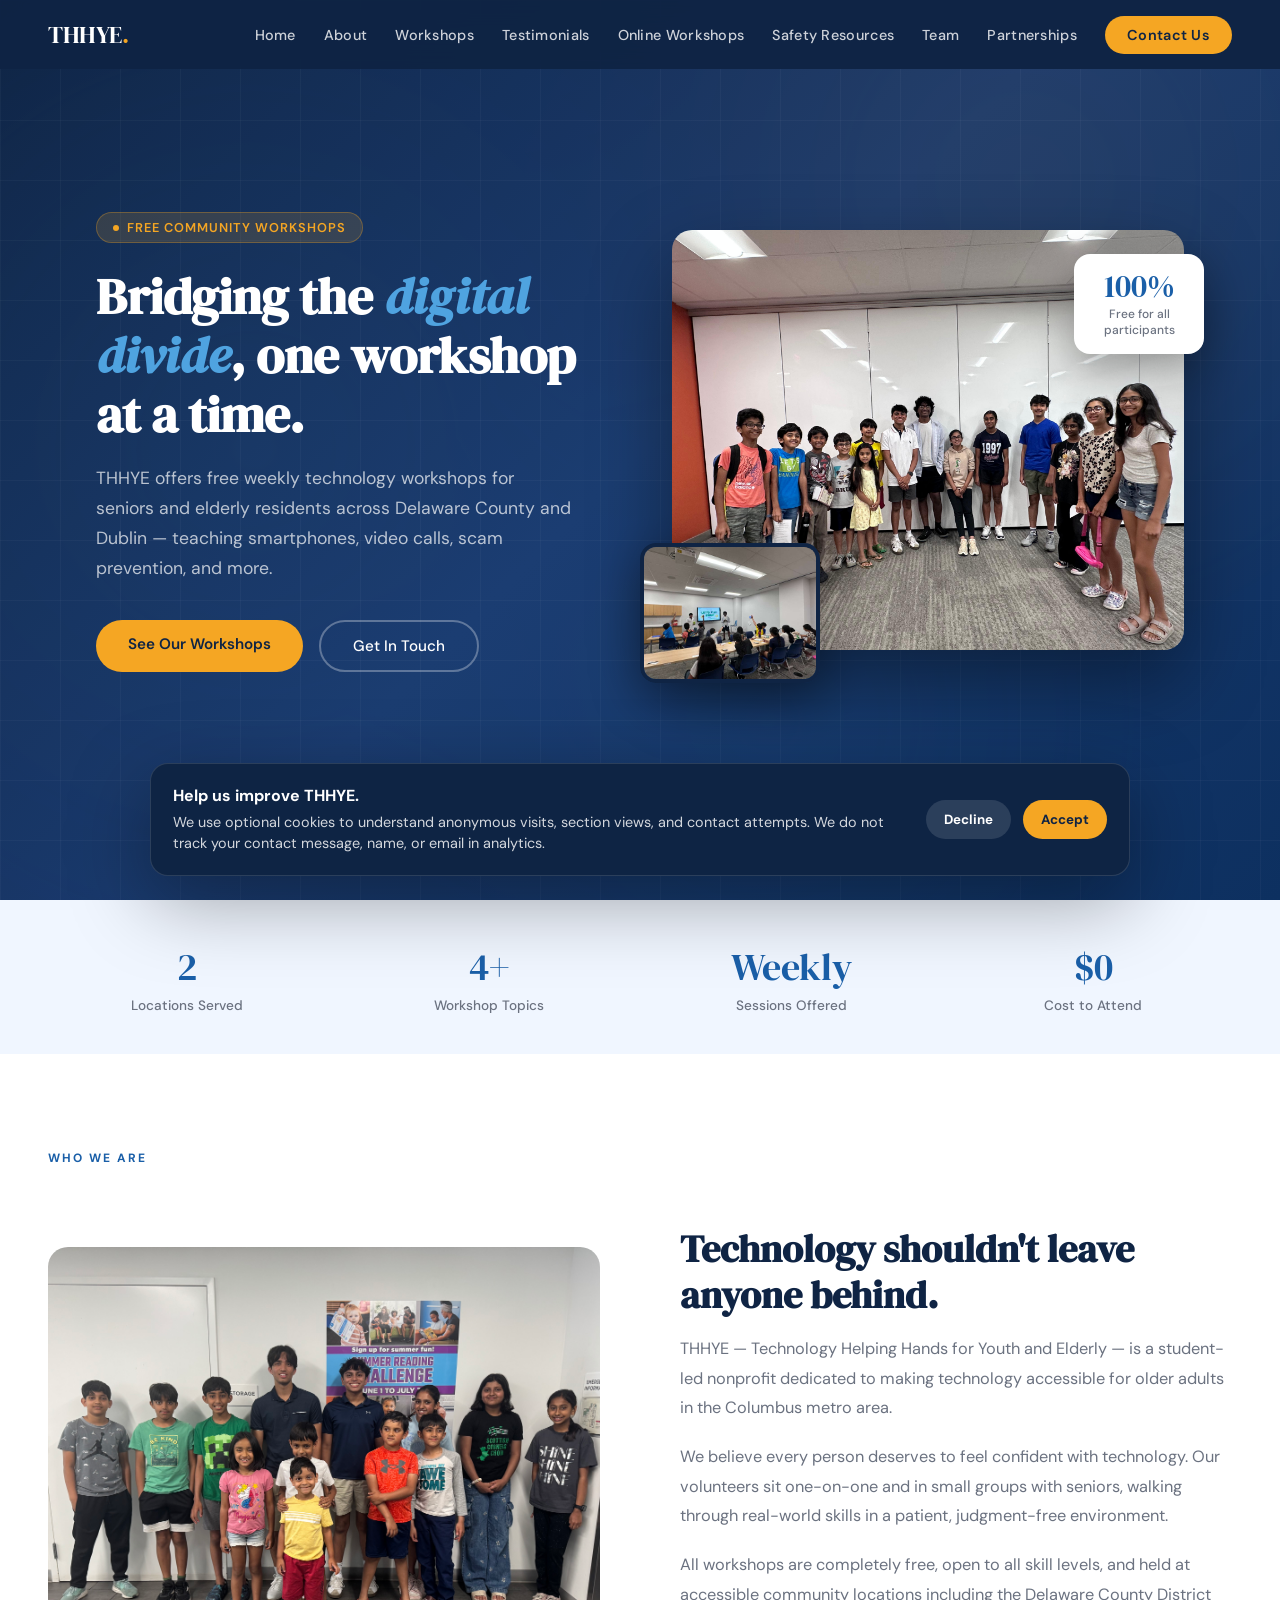
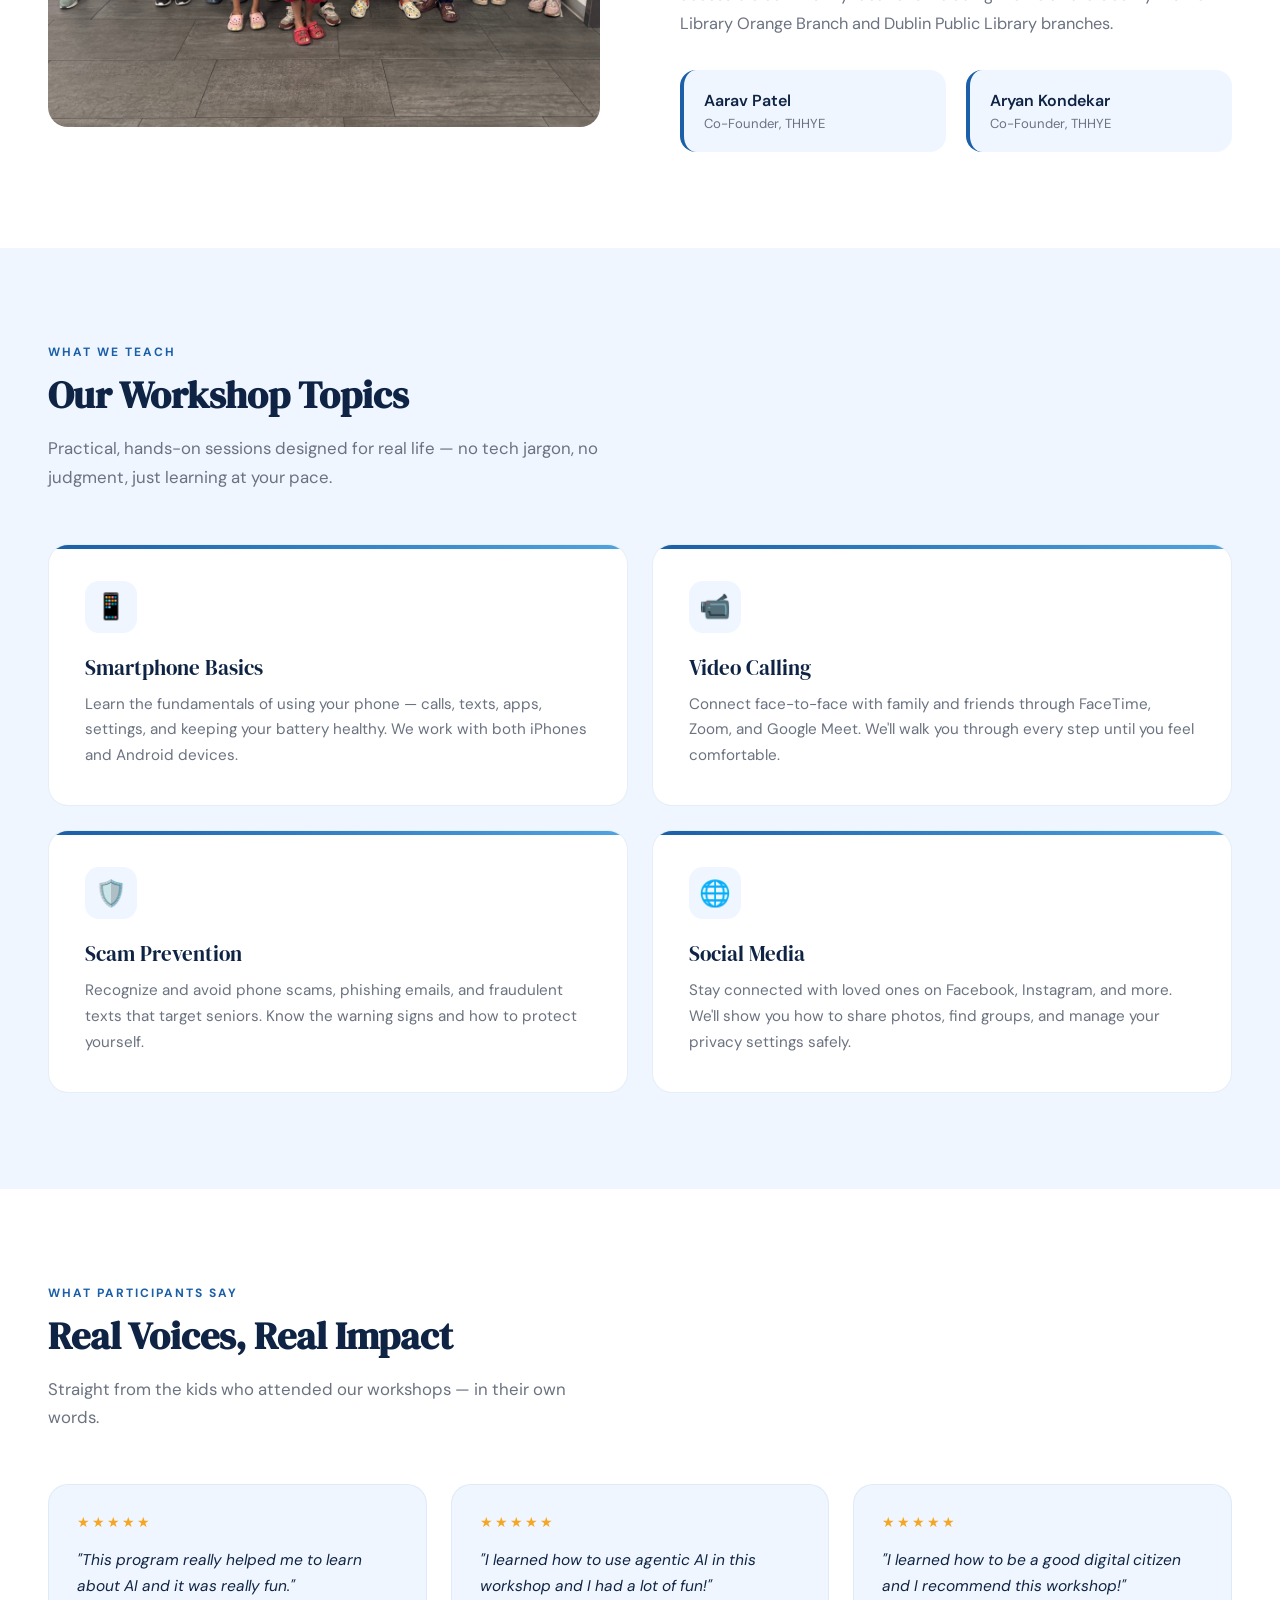
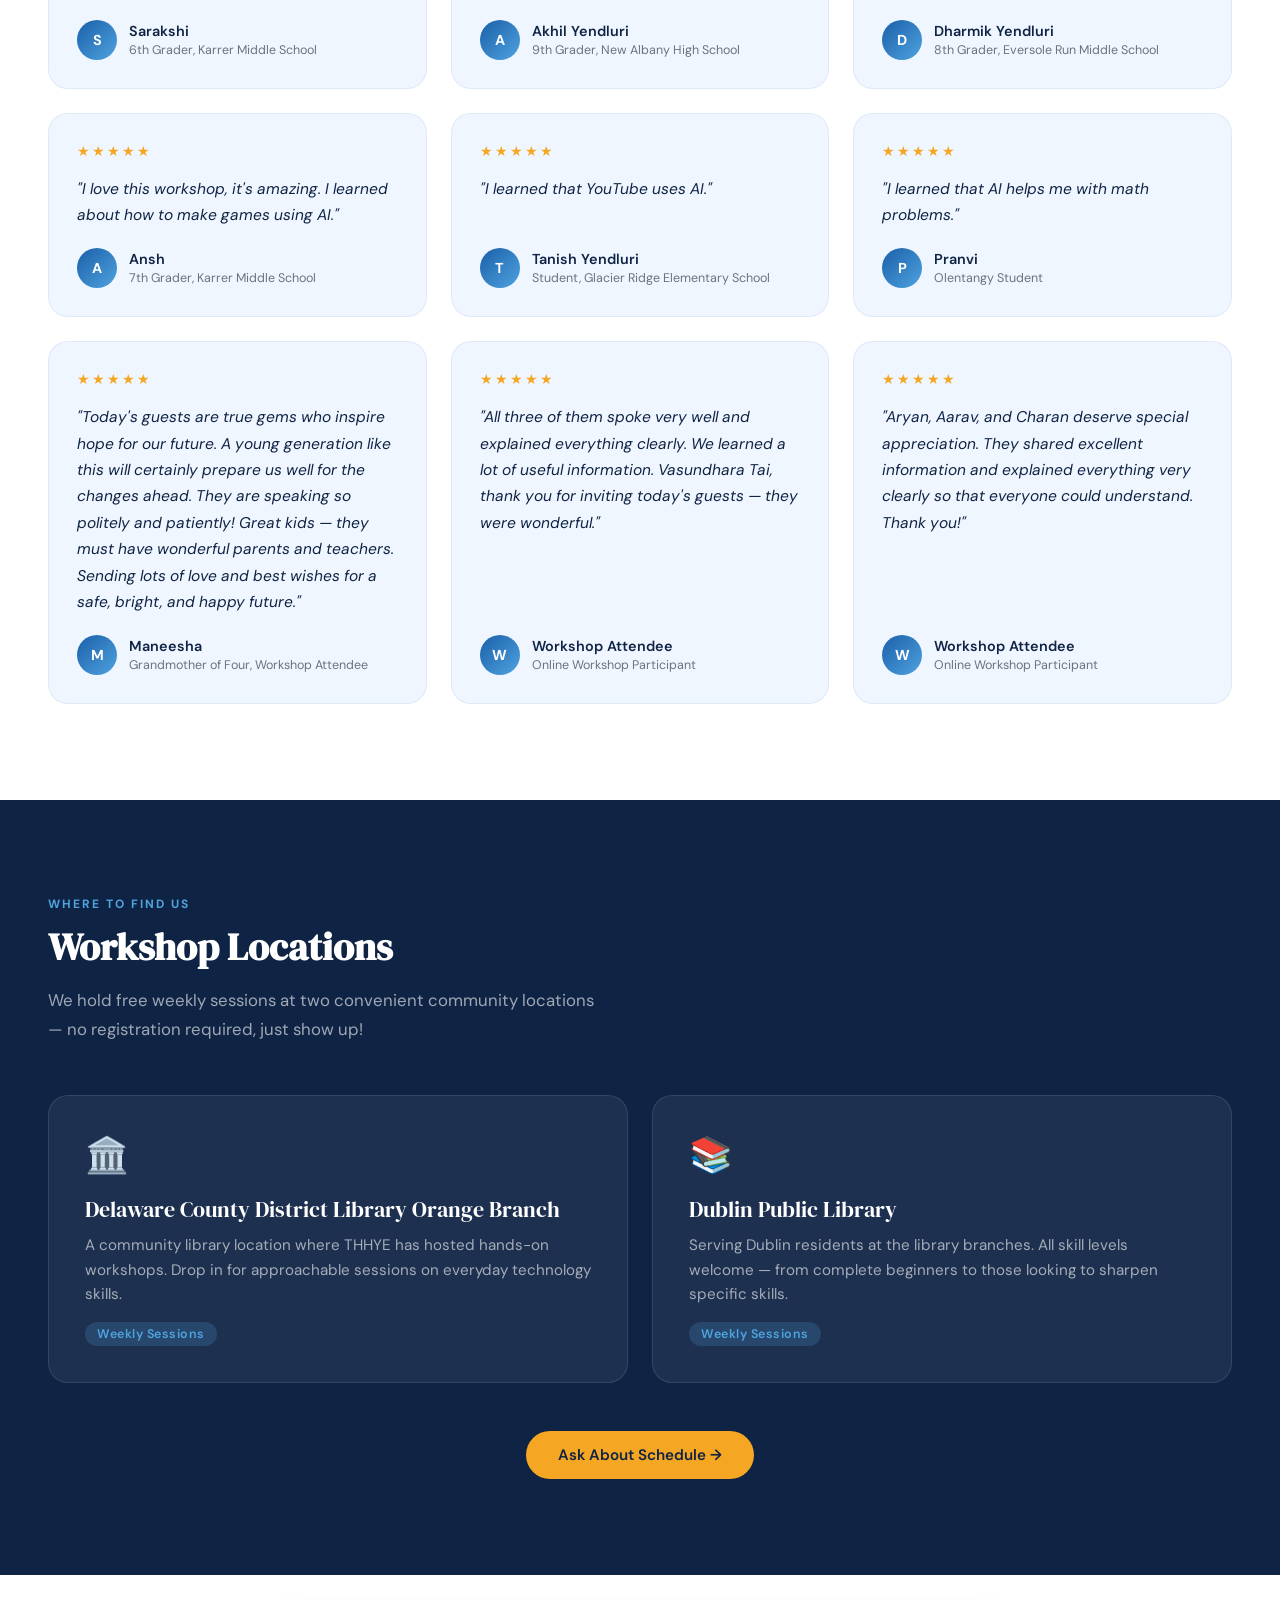
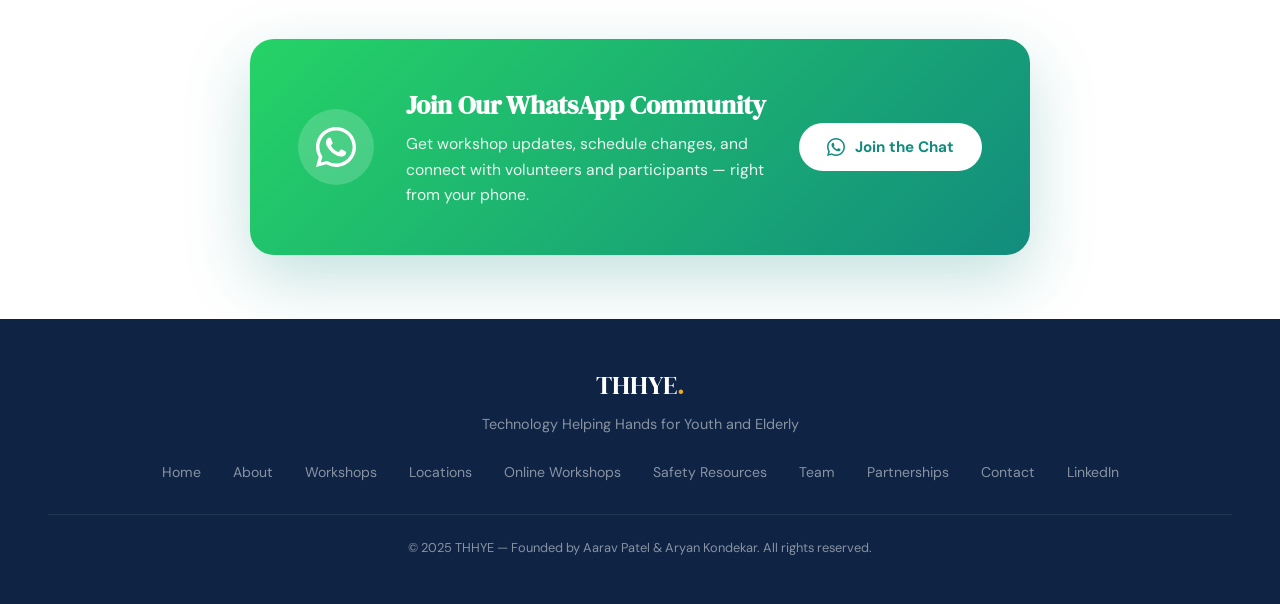
==== commit 5e4f5a28: "Add online workshops & safety resources pages, new testimonials, SEO metadata Adds Online Workshops " ====
--- a/index.html
+++ b/index.html
@@ -3,8 +3,50 @@
 <head>
   <meta charset="UTF-8" />
   <meta name="viewport" content="width=device-width, initial-scale=1.0" />
-  <title>THHYE — Technology Helping Hands for Youth and Elderly</title>
+  <title>THHYE — Free Tech Workshops for Seniors in Delaware County & Dublin, OH</title>
+  <meta name="description" content="THHYE is a student-led nonprofit offering free technology workshops for seniors in Delaware County and Dublin, Ohio — smartphones, video calling, scam prevention, and online safety, in person and online." />
+  <meta name="robots" content="index, follow" />
+  <link rel="canonical" href="https://thhye.org/" />
+  <link rel="icon" type="image/png" href="THHYELogo.png" />
+  <link rel="apple-touch-icon" href="THHYELogo.png" />
+
+  <!-- Open Graph -->
+  <meta property="og:type" content="website" />
+  <meta property="og:site_name" content="THHYE" />
+  <meta property="og:title" content="THHYE — Free Tech Workshops for Seniors in Delaware County & Dublin, OH" />
+  <meta property="og:description" content="Free weekly technology workshops for seniors — smartphones, video calling, scam prevention, and social media. In-person in Delaware County and Dublin, OH, plus online sessions." />
+  <meta property="og:url" content="https://thhye.org/" />
+  <meta property="og:image" content="https://thhye.org/assets/workshop-group.jpg" />
+
+  <!-- Twitter Card -->
+  <meta name="twitter:card" content="summary_large_image" />
+  <meta name="twitter:title" content="THHYE — Free Tech Workshops for Seniors in Delaware County & Dublin, OH" />
+  <meta name="twitter:description" content="Free weekly technology workshops for seniors — smartphones, video calling, scam prevention, and social media. In-person and online." />
+  <meta name="twitter:image" content="https://thhye.org/assets/workshop-group.jpg" />
+
   <link href="https://fonts.googleapis.com/css2?family=DM+Serif+Display:ital@0;1&family=DM+Sans:wght@300;400;500;600&display=swap" rel="stylesheet" />
+
+  <script type="application/ld+json">
+  {
+    "@context": "https://schema.org",
+    "@type": "NGO",
+    "name": "THHYE — Technology Helping Hands for Youth and Elderly",
+    "url": "https://thhye.org/",
+    "description": "Student-led nonprofit offering free technology workshops for seniors — smartphones, video calling, scam prevention, and social media — in Delaware County and Dublin, Ohio, and online.",
+    "email": "thhye.help@gmail.com",
+    "sameAs": [
+      "https://www.linkedin.com/company/thhye-technology-helping-hands-for-youth-and-elderly/"
+    ],
+    "areaServed": [
+      { "@type": "City", "name": "Delaware, Ohio" },
+      { "@type": "City", "name": "Dublin, Ohio" }
+    ],
+    "founder": [
+      { "@type": "Person", "name": "Aarav Patel" },
+      { "@type": "Person", "name": "Aryan Kondekar" }
+    ]
+  }
+  </script>
 
   <!-- Google Analytics (gtag.js) -->
   <script async src="https://www.googletagmanager.com/gtag/js?id=G-8VFDZ53EEH"></script>
@@ -871,6 +913,136 @@
     @media (max-width: 768px) {
       .testimonials-grid { grid-template-columns: 1fr; }
       .partnership-hero, .partnership-points { grid-template-columns: 1fr; }
+    }
+
+    /* ONLINE WORKSHOPS PAGE */
+    #online-page { background: var(--white); padding-top: 140px; }
+
+    .online-gallery {
+      display: grid;
+      grid-template-columns: repeat(2, 1fr);
+      gap: 24px;
+      margin-top: 52px;
+    }
+
+    .online-gallery img {
+      width: 100%;
+      height: 280px;
+      object-fit: cover;
+      border-radius: 20px;
+    }
+
+    .steps-list { list-style: none; margin: 0; padding: 0; }
+
+    .steps-list li {
+      display: flex;
+      gap: 14px;
+      margin-bottom: 18px;
+    }
+
+    .steps-list li:last-child { margin-bottom: 0; }
+
+    .step-num {
+      flex-shrink: 0;
+      width: 30px;
+      height: 30px;
+      border-radius: 50%;
+      background: var(--blue);
+      color: var(--white);
+      font-weight: 700;
+      font-size: 0.85rem;
+      display: flex;
+      align-items: center;
+      justify-content: center;
+    }
+
+    .step-copy strong {
+      display: block;
+      color: var(--navy);
+      font-size: 0.95rem;
+      margin-bottom: 2px;
+    }
+
+    .step-copy span {
+      color: var(--gray);
+      font-size: 0.88rem;
+      line-height: 1.6;
+    }
+
+    /* RESOURCES PAGE */
+    #resources-page { background: var(--white); padding-top: 140px; }
+
+    .resources-grid {
+      display: grid;
+      grid-template-columns: repeat(2, 1fr);
+      gap: 24px;
+      margin-top: 52px;
+    }
+
+    .resource-card {
+      background: var(--light);
+      border: 1px solid rgba(26,95,168,0.1);
+      border-radius: 20px;
+      padding: 28px;
+    }
+
+    .resource-card h3 {
+      color: var(--navy);
+      font-family: 'DM Serif Display', serif;
+      font-size: 1.15rem;
+      margin-bottom: 10px;
+    }
+
+    .resource-card p {
+      color: var(--gray);
+      font-size: 0.92rem;
+      line-height: 1.7;
+      margin-bottom: 14px;
+    }
+
+    .resource-card a {
+      color: var(--blue);
+      font-weight: 600;
+      font-size: 0.88rem;
+      text-decoration: none;
+    }
+
+    .resource-card a:hover { color: var(--navy); }
+
+    .safety-tips {
+      margin-top: 64px;
+    }
+
+    .tips-grid {
+      display: grid;
+      grid-template-columns: repeat(3, 1fr);
+      gap: 20px;
+      margin-top: 32px;
+    }
+
+    .tip-card {
+      background: var(--white);
+      border: 1px solid rgba(26,95,168,0.1);
+      border-radius: 18px;
+      padding: 24px;
+    }
+
+    .tip-card .tip-icon { font-size: 1.6rem; margin-bottom: 10px; }
+
+    .tip-card h4 {
+      color: var(--navy);
+      font-size: 0.98rem;
+      margin-bottom: 8px;
+    }
+
+    .tip-card p {
+      color: var(--gray);
+      font-size: 0.88rem;
+      line-height: 1.65;
+    }
+
+    @media (max-width: 768px) {
+      .online-gallery, .resources-grid, .tips-grid { grid-template-columns: 1fr; }
     }
 
     /* CONTACT PAGE */
@@ -1180,6 +1352,8 @@
       <li><a href="#" onclick="showPage('home','about')">About</a></li>
       <li><a href="#" onclick="showPage('home','workshops')">Workshops</a></li>
       <li><a href="#" onclick="showPage('home','testimonials')">Testimonials</a></li>
+      <li><a href="#" onclick="showPage('online')">Online Workshops</a></li>
+      <li><a href="#" onclick="showPage('resources')">Safety Resources</a></li>
       <li><a href="#" onclick="showPage('team')">Team</a></li>
       <li><a href="#" onclick="showPage('partnerships')">Partnerships</a></li>
       <li><a href="#" onclick="showPage('contact')" class="nav-cta">Contact Us</a></li>
@@ -1391,6 +1565,39 @@
               </div>
             </div>
           </div>
+          <div class="testimonial-card">
+            <div class="testimonial-stars">★★★★★</div>
+            <p class="testimonial-text">"Today's guests are true gems who inspire hope for our future. A young generation like this will certainly prepare us well for the changes ahead. They are speaking so politely and patiently! Great kids — they must have wonderful parents and teachers. Sending lots of love and best wishes for a safe, bright, and happy future."</p>
+            <div class="testimonial-author">
+              <div class="testimonial-avatar">M</div>
+              <div>
+                <div class="testimonial-name">Maneesha</div>
+                <div class="testimonial-school">Grandmother of Four, Workshop Attendee</div>
+              </div>
+            </div>
+          </div>
+          <div class="testimonial-card">
+            <div class="testimonial-stars">★★★★★</div>
+            <p class="testimonial-text">"All three of them spoke very well and explained everything clearly. We learned a lot of useful information. Vasundhara Tai, thank you for inviting today's guests — they were wonderful."</p>
+            <div class="testimonial-author">
+              <div class="testimonial-avatar">W</div>
+              <div>
+                <div class="testimonial-name">Workshop Attendee</div>
+                <div class="testimonial-school">Online Workshop Participant</div>
+              </div>
+            </div>
+          </div>
+          <div class="testimonial-card">
+            <div class="testimonial-stars">★★★★★</div>
+            <p class="testimonial-text">"Aryan, Aarav, and Charan deserve special appreciation. They shared excellent information and explained everything very clearly so that everyone could understand. Thank you!"</p>
+            <div class="testimonial-author">
+              <div class="testimonial-avatar">W</div>
+              <div>
+                <div class="testimonial-name">Workshop Attendee</div>
+                <div class="testimonial-school">Online Workshop Participant</div>
+              </div>
+            </div>
+          </div>
         </div>
       </div>
     </section>
@@ -1551,6 +1758,153 @@
     </section>
   </div><!-- end page-partnerships -->
 
+  <!-- ===== ONLINE WORKSHOPS PAGE ===== -->
+  <div id="page-online" class="page">
+    <section id="online-page">
+      <div class="section-inner">
+        <div class="section-label">Remote Sessions</div>
+        <h2 class="section-title">Specialized Online Workshops for Seniors</h2>
+        <p class="section-sub">Not everyone can make it to a library branch. Our online workshops bring the same patient, one-on-one teaching style to seniors and their families over video call — wherever they are.</p>
+
+        <div class="online-gallery">
+          <img src="assets/online-workshop-1.png" alt="THHYE volunteers presenting an internet safety slide with helpful tips to seniors over a Google Meet online workshop" />
+          <img src="assets/online-workshop-2.png" alt="Seniors and THHYE volunteers on a Google Meet call for an online internet safety workshop" />
+        </div>
+
+        <div class="partnership-hero" style="margin-top:64px;">
+          <div class="partnership-copy">
+            <h3 class="partner-title" style="margin-bottom:16px;">Built for Seniors' Unique Needs</h3>
+            <p>
+              Online learning can feel intimidating if the tools themselves are the barrier. We design every remote session around that reality — slower pacing, plain-language instructions, and a volunteer who stays on the call until the participant feels confident, not just until the clock runs out.
+            </p>
+            <p>
+              Sessions run over Zoom or Google Meet with live screen-sharing, so participants see exactly what to tap or click in real time, and can ask questions the moment something is unclear.
+            </p>
+            <p>
+              A family caregiver is always welcome to join the call — many of our best sessions happen with a grandchild or adult child sitting alongside, reinforcing what's learned after we hang up.
+            </p>
+            <a href="#" onclick="showPage('contact')" class="btn-primary">Request an Online Session</a>
+          </div>
+
+          <div class="partner-panel">
+            <div class="partner-title">How a Session Works</div>
+            <ul class="steps-list">
+              <li>
+                <div class="step-num">1</div>
+                <div class="step-copy"><strong>We match you with a volunteer</strong><span>Based on the topic you need help with and your schedule.</span></div>
+              </li>
+              <li>
+                <div class="step-num">2</div>
+                <div class="step-copy"><strong>A quick test call</strong><span>We confirm your camera, mic, and screen-share work before the real session — no surprises.</span></div>
+              </li>
+              <li>
+                <div class="step-num">3</div>
+                <div class="step-copy"><strong>Live, one-on-one teaching</strong><span>We go step by step, repeating and slowing down as often as needed.</span></div>
+              </li>
+              <li>
+                <div class="step-num">4</div>
+                <div class="step-copy"><strong>A written recap</strong><span>You get an emailed, large-print cheat sheet of exactly what we covered.</span></div>
+              </li>
+              <li>
+                <div class="step-num">5</div>
+                <div class="step-copy"><strong>Free follow-up</strong><span>Stuck later? Message us and we'll get back on a call at no cost.</span></div>
+              </li>
+            </ul>
+          </div>
+        </div>
+
+        <div class="partnership-points">
+          <div class="partnership-point">
+            <h3>Topics We Cover</h3>
+            <p>Video calling family, texting and photos, avoiding scam calls and phishing emails, social media privacy, and setting up new devices.</p>
+          </div>
+          <div class="partnership-point">
+            <h3>No Tech Required Beforehand</h3>
+            <p>If you can answer a video call, we can teach you the rest — we walk you through downloading anything needed together.</p>
+          </div>
+          <div class="partnership-point">
+            <h3>Completely Free</h3>
+            <p>Like all THHYE programs, online sessions are free, with no obligation and no sales pitch.</p>
+          </div>
+        </div>
+      </div>
+    </section>
+  </div><!-- end page-online -->
+
+  <!-- ===== RESOURCES PAGE ===== -->
+  <div id="page-resources" class="page">
+    <section id="resources-page">
+      <div class="section-inner">
+        <div class="section-label">Stay Safe Online</div>
+        <h2 class="section-title">Free Internet Safety Resources</h2>
+        <p class="section-sub">Scams and phishing attempts increasingly target older adults. Here are free, trustworthy resources — plus a few quick habits — to help you or a loved one stay safe online.</p>
+
+        <div class="resources-grid">
+          <div class="resource-card">
+            <h3>AARP Fraud Watch Network</h3>
+            <p>Free scam-tracking tools, a helpline, and alerts on the latest scams targeting seniors — no AARP membership required.</p>
+            <a href="https://www.aarp.org/money/scams-fraud/" target="_blank" rel="noopener noreferrer">aarp.org/money/scams-fraud →</a>
+          </div>
+          <div class="resource-card">
+            <h3>FTC Consumer Advice</h3>
+            <p>The Federal Trade Commission's plain-language guides on recognizing and reporting scams, identity theft, and phishing.</p>
+            <a href="https://consumer.ftc.gov/features/scam-alerts" target="_blank" rel="noopener noreferrer">consumer.ftc.gov/features/scam-alerts →</a>
+          </div>
+          <div class="resource-card">
+            <h3>CISA Cybersecurity Basics</h3>
+            <p>The federal Cybersecurity & Infrastructure Security Agency's tips for strong passwords, safe browsing, and device security.</p>
+            <a href="https://www.cisa.gov/secure-our-world" target="_blank" rel="noopener noreferrer">cisa.gov/secure-our-world →</a>
+          </div>
+          <div class="resource-card">
+            <h3>National Council on Aging</h3>
+            <p>Guides written specifically for older adults on avoiding fraud and protecting personal and financial information online.</p>
+            <a href="https://www.ncoa.org/article/top-5-financial-scams-targeting-older-adults" target="_blank" rel="noopener noreferrer">ncoa.org — Scams Targeting Older Adults →</a>
+          </div>
+        </div>
+
+        <div class="safety-tips">
+          <h2 class="section-title" style="font-size:1.6rem;">Five Quick Habits That Prevent Most Scams</h2>
+          <div class="tips-grid">
+            <div class="tip-card">
+              <div class="tip-icon">📞</div>
+              <h4>Hang up and call back</h4>
+              <p>If someone calls claiming to be your bank, the IRS, or a grandchild in trouble, hang up and call the number you already know is real.</p>
+            </div>
+            <div class="tip-card">
+              <div class="tip-icon">🔗</div>
+              <h4>Don't click unexpected links</h4>
+              <p>Unexpected texts or emails about a package, a prize, or a locked account are almost always phishing. Go to the real website directly instead.</p>
+            </div>
+            <div class="tip-card">
+              <div class="tip-icon">🔑</div>
+              <h4>Use a different password everywhere</h4>
+              <p>Reusing one password means one leaked account can unlock all of them. Write passwords down in a notebook if that's easiest to remember.</p>
+            </div>
+            <div class="tip-card">
+              <div class="tip-icon">💳</div>
+              <h4>No gift cards, ever</h4>
+              <p>No real government agency, utility, or business will ever ask you to pay a bill or fine with gift cards. That request always means scam.</p>
+            </div>
+            <div class="tip-card">
+              <div class="tip-icon">👨‍👩‍👧</div>
+              <h4>Ask someone you trust</h4>
+              <p>Before sending money or personal information, pause and ask a family member or call THHYE. A second opinion catches most scams.</p>
+            </div>
+            <div class="tip-card">
+              <div class="tip-icon">🎓</div>
+              <h4>Come to a workshop</h4>
+              <p>Our free sessions walk through real scam examples so you can recognize the warning signs before they cost you anything.</p>
+            </div>
+          </div>
+        </div>
+
+        <div style="text-align:center;margin-top:52px;">
+          <a href="#" onclick="showPage('contact')" class="btn-primary">Ask Us a Safety Question →</a>
+        </div>
+      </div>
+    </section>
+  </div><!-- end page-resources -->
+
   <!-- ===== CONTACT PAGE ===== -->
   <div id="page-contact" class="page">
     <section style="padding-top:140px;padding-bottom:96px;padding-left:48px;padding-right:48px;">
@@ -1638,6 +1992,8 @@
       <li><a href="#" onclick="showPage('home','about')">About</a></li>
       <li><a href="#" onclick="showPage('home','workshops')">Workshops</a></li>
       <li><a href="#" onclick="showPage('home','locations')">Locations</a></li>
+      <li><a href="#" onclick="showPage('online')">Online Workshops</a></li>
+      <li><a href="#" onclick="showPage('resources')">Safety Resources</a></li>
       <li><a href="#" onclick="showPage('team')">Team</a></li>
       <li><a href="#" onclick="showPage('partnerships')">Partnerships</a></li>
       <li><a href="#" onclick="showPage('contact')">Contact</a></li>
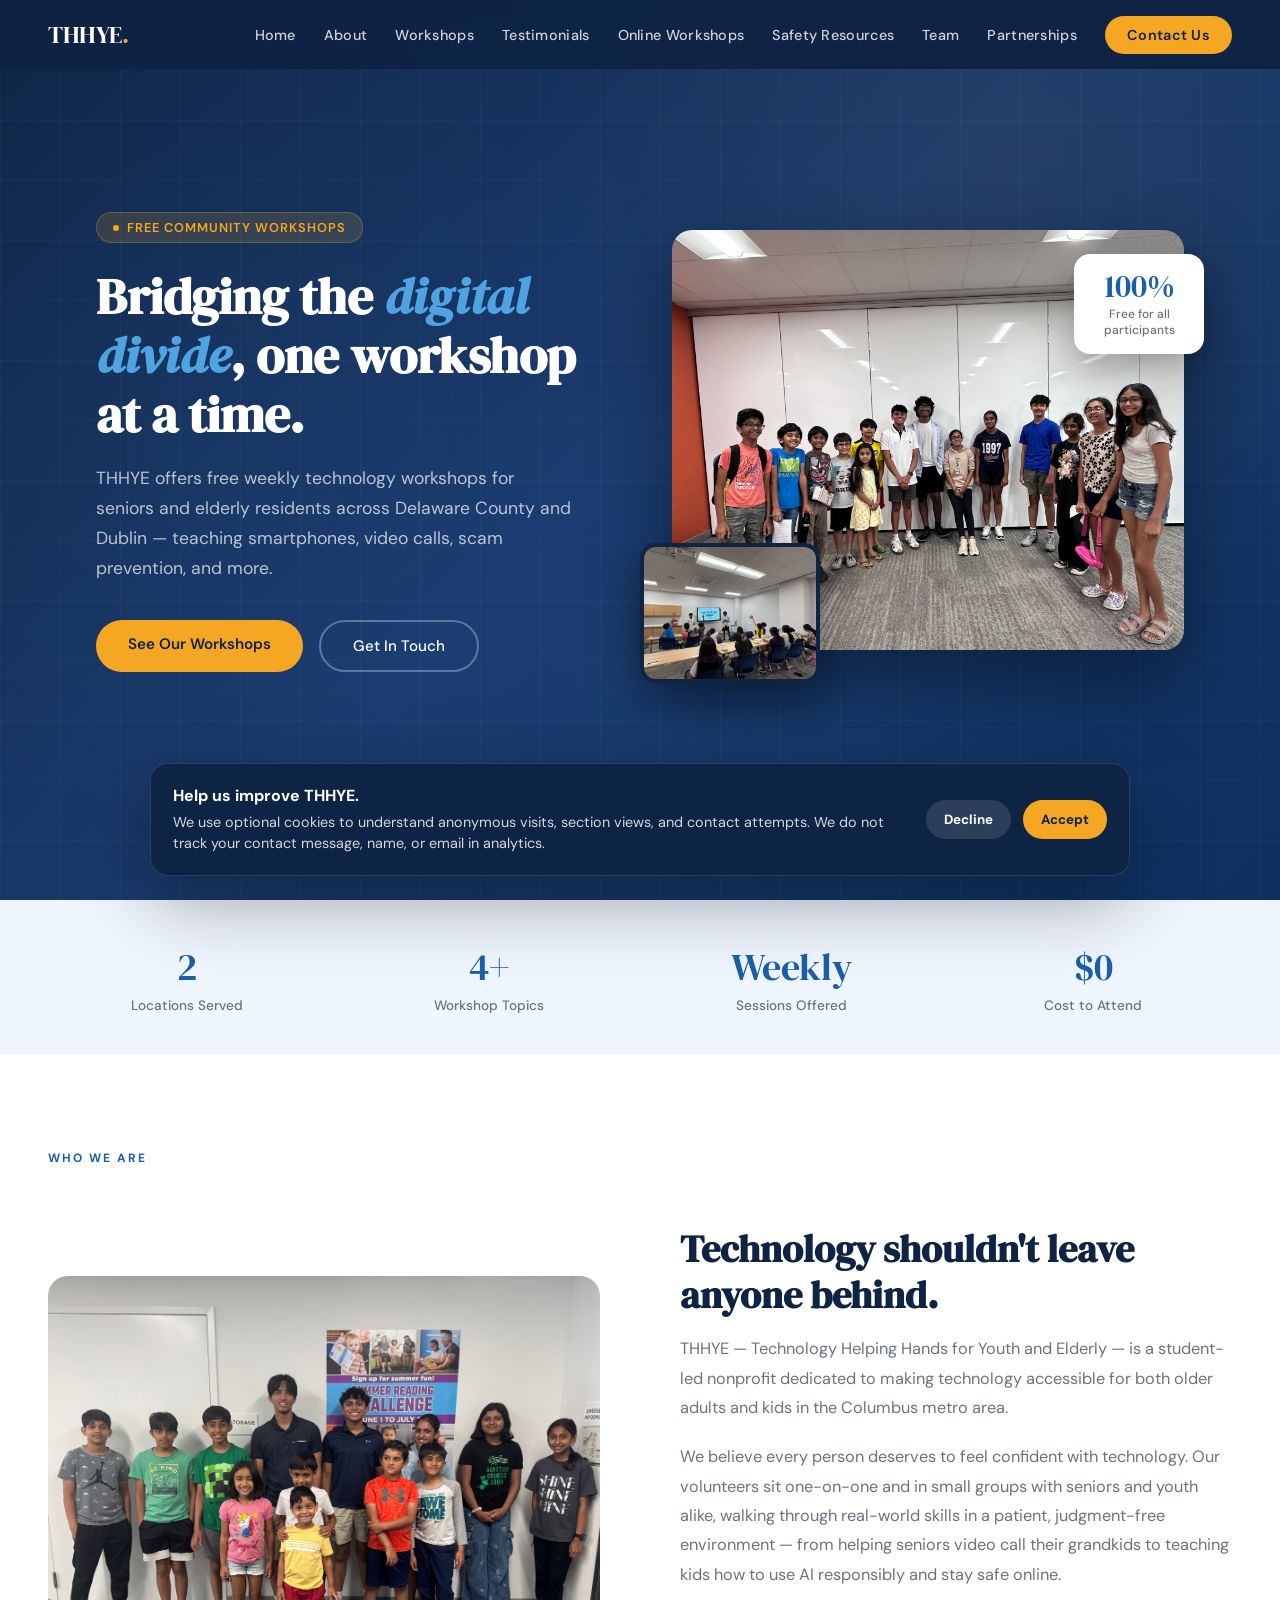
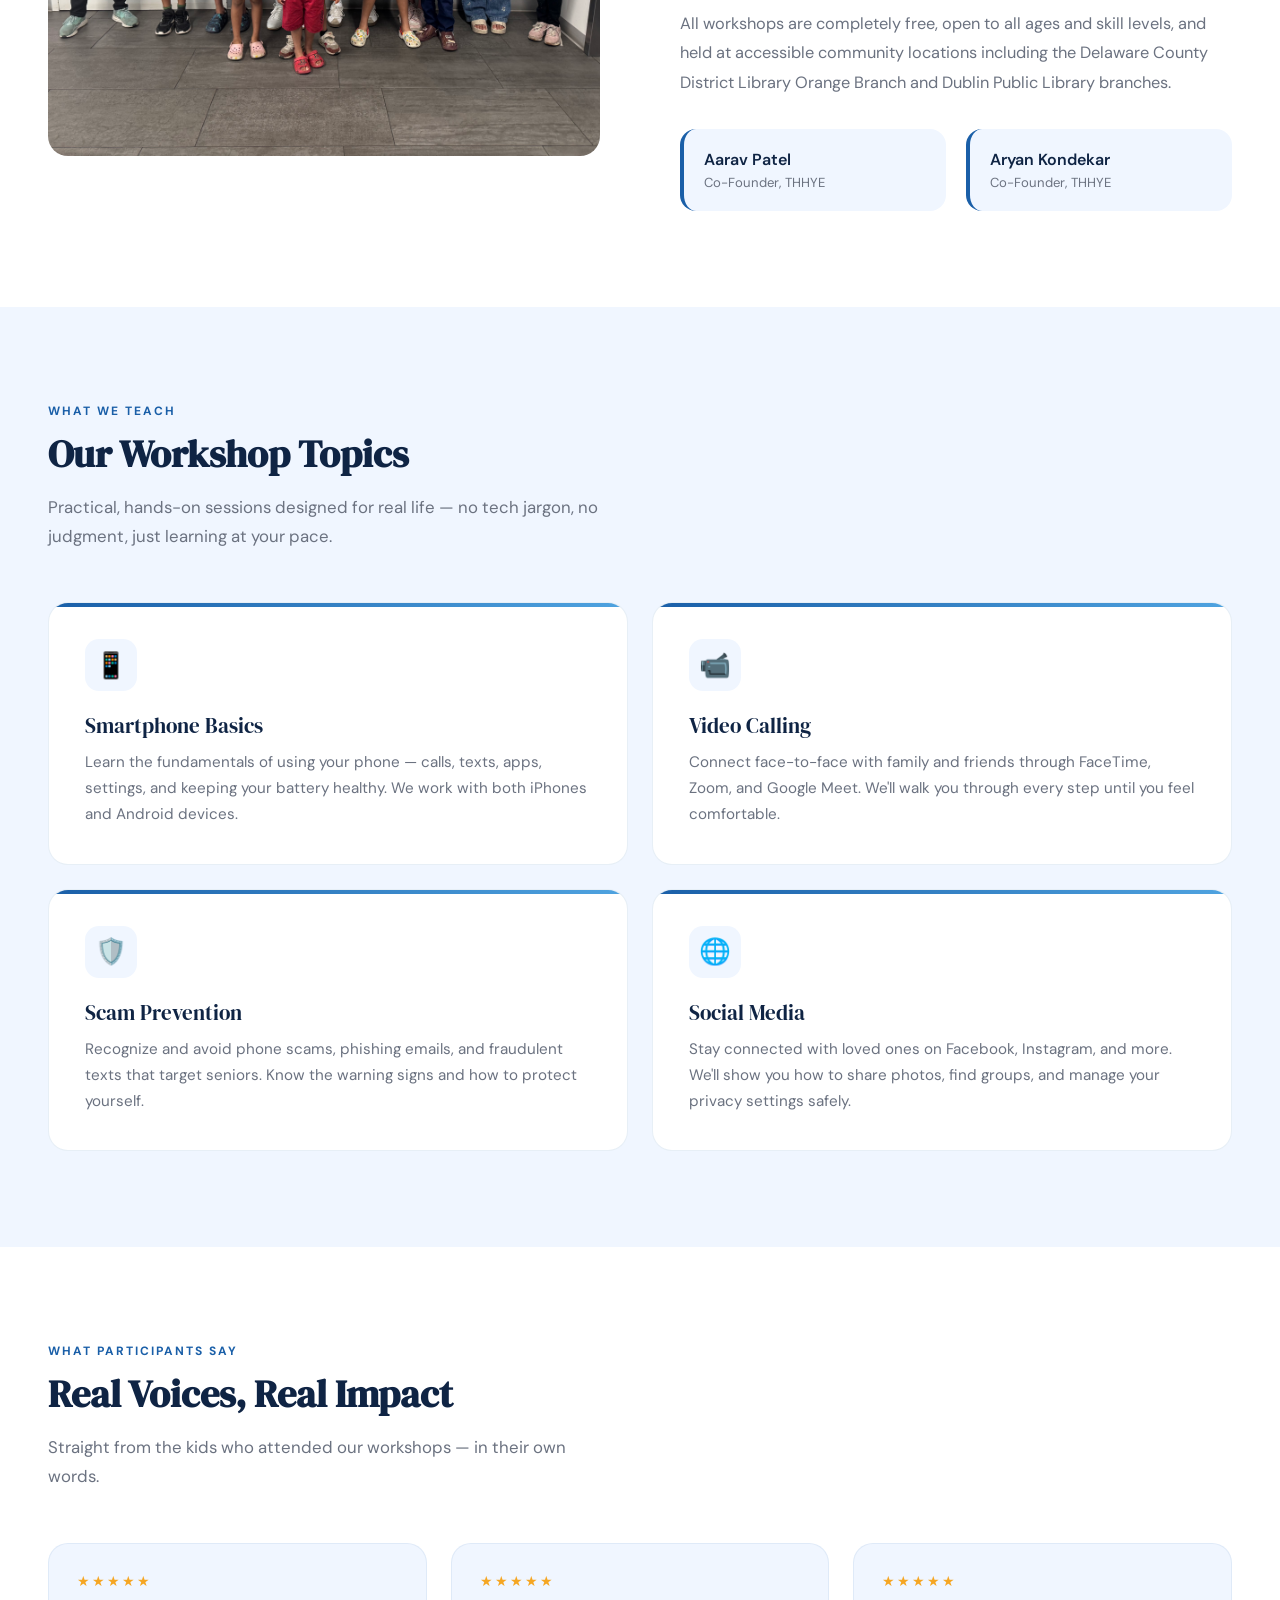
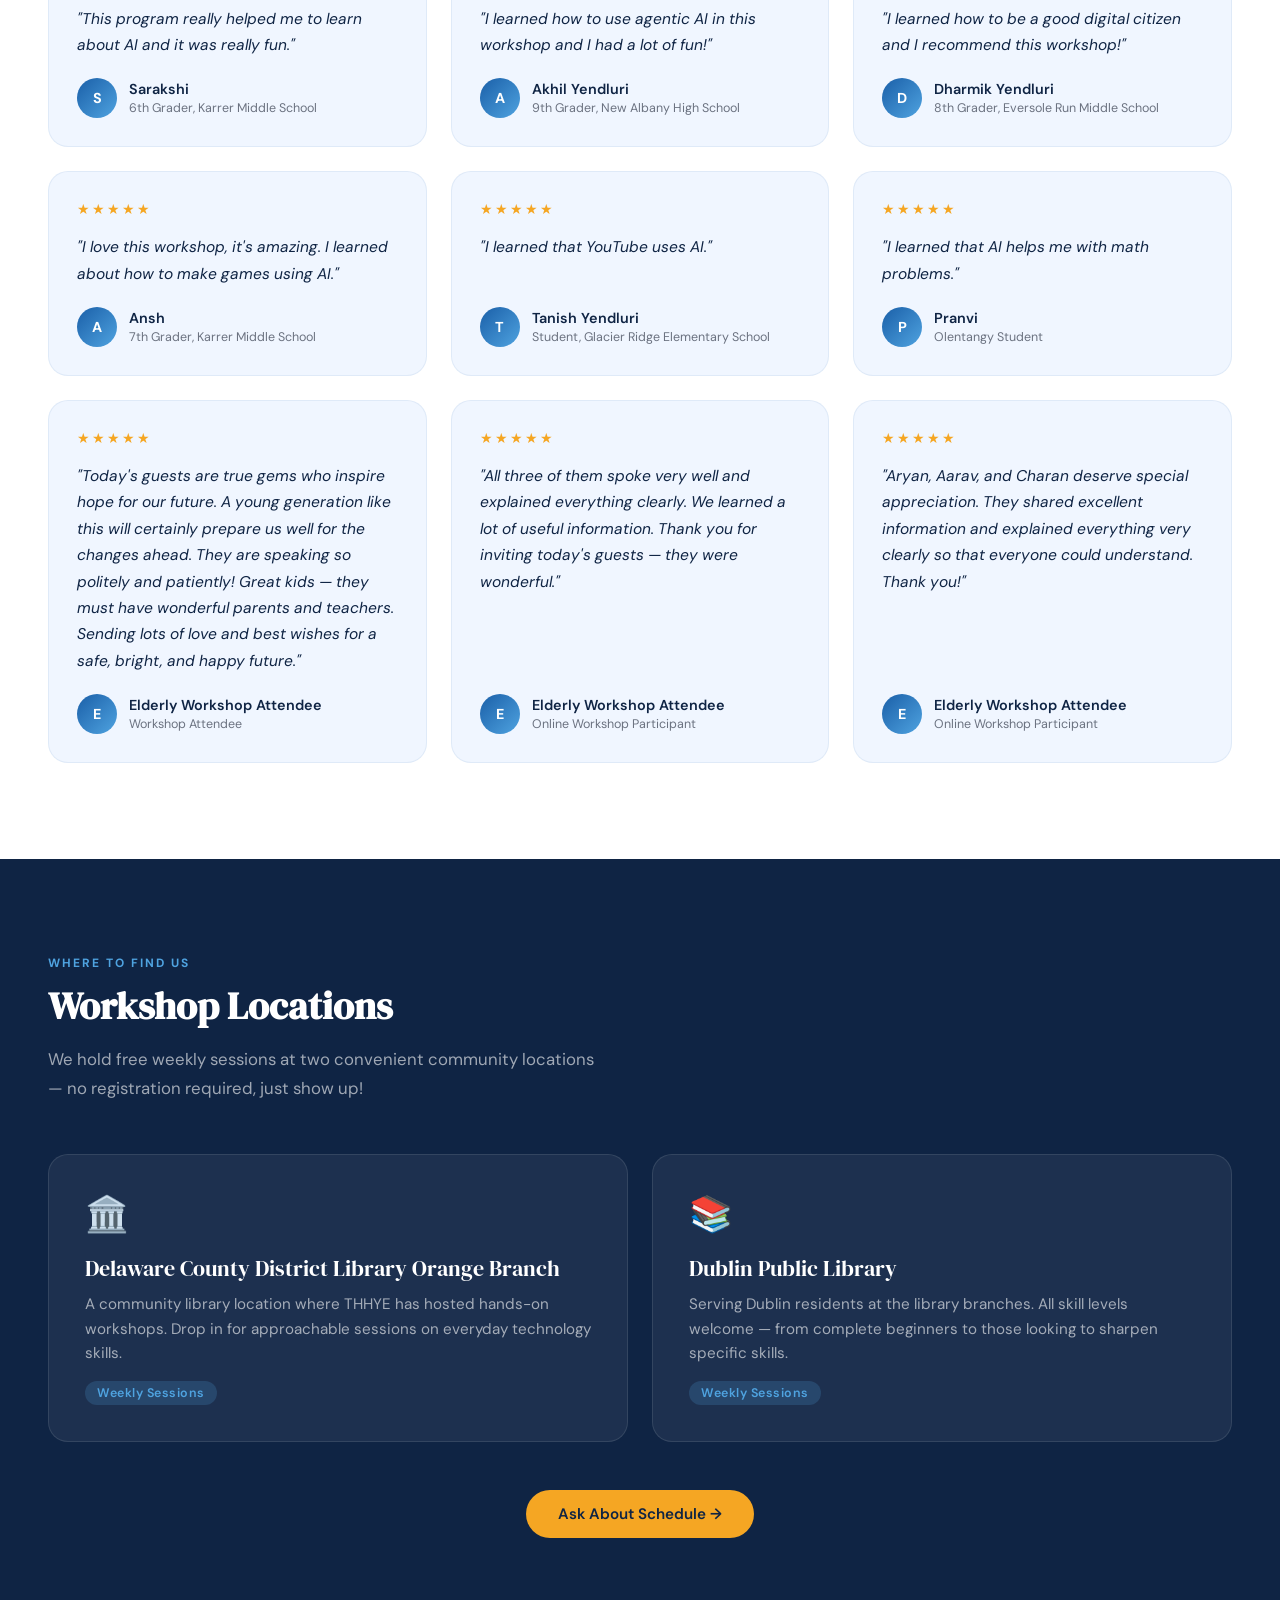
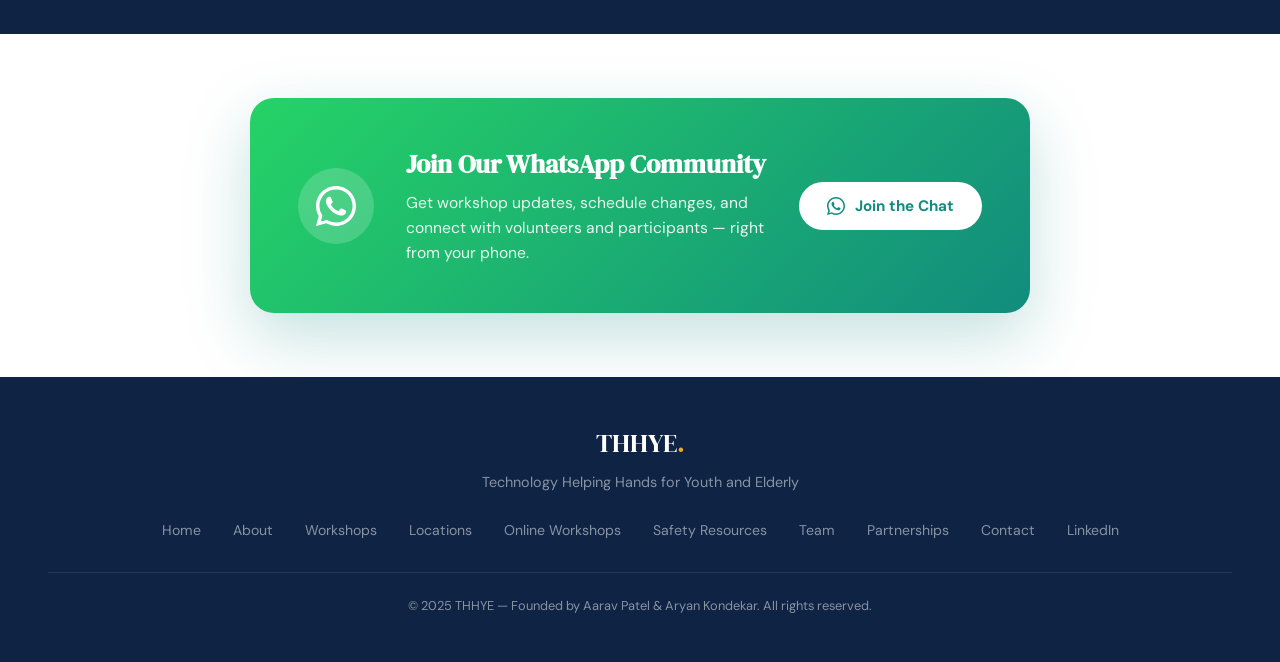
==== commit 9491a13d: "Broaden About section beyond elderly focus, anonymize elderly testimonials" ====
--- a/index.html
+++ b/index.html
@@ -3,6 +3,7 @@
 <head>
   <meta charset="UTF-8" />
   <meta name="viewport" content="width=device-width, initial-scale=1.0" />
+  <meta name="google-site-verification" content="bQFy29v1kpwie2ey02_w78tLdiopfmHFIGMxXj0n1kg" />
   <title>THHYE — Free Tech Workshops for Seniors in Delaware County & Dublin, OH</title>
   <meta name="description" content="THHYE is a student-led nonprofit offering free technology workshops for seniors in Delaware County and Dublin, Ohio — smartphones, video calling, scam prevention, and online safety, in person and online." />
   <meta name="robots" content="index, follow" />
@@ -10,7 +11,6 @@
   <link rel="icon" type="image/png" href="THHYELogo.png" />
   <link rel="apple-touch-icon" href="THHYELogo.png" />
 
-  <!-- Open Graph -->
   <meta property="og:type" content="website" />
   <meta property="og:site_name" content="THHYE" />
   <meta property="og:title" content="THHYE — Free Tech Workshops for Seniors in Delaware County & Dublin, OH" />
@@ -18,12 +18,12 @@
   <meta property="og:url" content="https://thhye.org/" />
   <meta property="og:image" content="https://thhye.org/assets/workshop-group.jpg" />
 
-  <!-- Twitter Card -->
   <meta name="twitter:card" content="summary_large_image" />
   <meta name="twitter:title" content="THHYE — Free Tech Workshops for Seniors in Delaware County & Dublin, OH" />
   <meta name="twitter:description" content="Free weekly technology workshops for seniors — smartphones, video calling, scam prevention, and social media. In-person and online." />
   <meta name="twitter:image" content="https://thhye.org/assets/workshop-group.jpg" />
 
+  <link rel="stylesheet" href="styles.css" />
   <link href="https://fonts.googleapis.com/css2?family=DM+Serif+Display:ital@0;1&family=DM+Sans:wght@300;400;500;600&display=swap" rel="stylesheet" />
 
   <script type="application/ld+json">
@@ -54,1949 +54,341 @@
     window.dataLayer = window.dataLayer || [];
     function gtag(){ dataLayer.push(arguments); }
     gtag('js', new Date());
-    // Default to denied until the visitor accepts the cookie banner.
     gtag('consent', 'default', {
       analytics_storage: localStorage.getItem('thhye_cookie_consent') === 'accepted' ? 'granted' : 'denied'
     });
-    gtag('config', 'G-8VFDZ53EEH', { anonymize_ip: true, send_page_view: false });
+    gtag('config', 'G-8VFDZ53EEH', { anonymize_ip: true });
   </script>
-
-  <style>
-    :root {
-      --navy: #0f2444;
-      --blue: #1a5fa8;
-      --sky: #4fa3e0;
-      --gold: #f5a623;
-      --warm: #fff8f0;
-      --white: #ffffff;
-      --gray: #6b7280;
-      --light: #f0f6ff;
-    }
-
-    * { margin: 0; padding: 0; box-sizing: border-box; }
-
-    html { scroll-behavior: smooth; }
-
-    body {
-      font-family: 'DM Sans', sans-serif;
-      background: var(--white);
-      color: var(--navy);
-      overflow-x: hidden;
-    }
-
-    /* NAV */
-    nav {
-      position: fixed;
-      top: 0; left: 0; right: 0;
-      z-index: 100;
-      display: flex;
-      align-items: center;
-      justify-content: space-between;
-      padding: 18px 48px;
-      background: rgba(15, 36, 68, 0.96);
-      backdrop-filter: blur(12px);
-    }
-
-    .nav-logo {
-      font-family: 'DM Serif Display', serif;
-      font-size: 1.5rem;
-      color: var(--white);
-      letter-spacing: -0.5px;
-    }
-
-    .nav-logo span { color: var(--gold); }
-
-    .nav-links {
-      display: flex;
-      gap: 28px;
-      list-style: none;
-    }
-
-    .nav-links a {
-      color: rgba(255,255,255,0.8);
-      text-decoration: none;
-      font-size: 0.9rem;
-      font-weight: 500;
-      letter-spacing: 0.3px;
-      transition: color 0.2s;
-    }
-
-    .nav-links a:hover { color: var(--gold); }
-
-    .nav-cta {
-      background: var(--gold);
-      color: var(--navy) !important;
-      padding: 10px 22px;
-      border-radius: 50px;
-      font-weight: 600 !important;
-    }
-
-    .nav-cta:hover { background: #e8961f; color: var(--navy) !important; }
-
-    /* HERO */
-    #home {
-      min-height: 100vh;
-      background: linear-gradient(135deg, var(--navy) 0%, #1a3a6e 50%, #0d3060 100%);
-      display: flex;
-      align-items: center;
-      position: relative;
-      overflow: hidden;
-      padding-top: 80px;
-    }
-
-    .hero-bg-pattern {
-      position: absolute;
-      inset: 0;
-      opacity: 0.05;
-      background-image: radial-gradient(circle at 20% 50%, var(--sky) 0%, transparent 50%),
-                        radial-gradient(circle at 80% 20%, var(--gold) 0%, transparent 40%),
-                        radial-gradient(circle at 60% 80%, var(--sky) 0%, transparent 40%);
-    }
-
-    .hero-grid-lines {
-      position: absolute;
-      inset: 0;
-      background-image:
-        linear-gradient(rgba(255,255,255,0.03) 1px, transparent 1px),
-        linear-gradient(90deg, rgba(255,255,255,0.03) 1px, transparent 1px);
-      background-size: 60px 60px;
-    }
-
-    .hero-inner {
-      position: relative;
-      max-width: 1200px;
-      margin: 0 auto;
-      padding: 0 48px;
-      display: grid;
-      grid-template-columns: 1fr 1fr;
-      gap: 64px;
-      align-items: center;
-    }
-
-    .hero-badge {
-      display: inline-flex;
-      align-items: center;
-      gap: 8px;
-      background: rgba(245, 166, 35, 0.15);
-      border: 1px solid rgba(245, 166, 35, 0.3);
-      color: var(--gold);
-      font-size: 0.8rem;
-      font-weight: 600;
-      letter-spacing: 1px;
-      text-transform: uppercase;
-      padding: 6px 16px;
-      border-radius: 50px;
-      margin-bottom: 24px;
-    }
-
-    .hero-badge::before {
-      content: '';
-      width: 6px; height: 6px;
-      background: var(--gold);
-      border-radius: 50%;
-      animation: pulse 2s infinite;
-    }
-
-    @keyframes pulse {
-      0%, 100% { opacity: 1; }
-      50% { opacity: 0.3; }
-    }
-
-    .hero-title {
-      font-family: 'DM Serif Display', serif;
-      font-size: clamp(2.4rem, 4vw, 3.6rem);
-      color: var(--white);
-      line-height: 1.15;
-      margin-bottom: 20px;
-    }
-
-    .hero-title em {
-      font-style: italic;
-      color: var(--sky);
-    }
-
-    .hero-sub {
-      font-size: 1.1rem;
-      color: rgba(255,255,255,0.7);
-      line-height: 1.7;
-      margin-bottom: 36px;
-      max-width: 480px;
-    }
-
-    .hero-buttons {
-      display: flex;
-      gap: 16px;
-      flex-wrap: wrap;
-    }
-
-    .btn-primary {
-      background: var(--gold);
-      color: var(--navy);
-      padding: 14px 32px;
-      border-radius: 50px;
-      font-weight: 600;
-      font-size: 0.95rem;
-      text-decoration: none;
-      transition: all 0.25s;
-      display: inline-block;
-    }
-
-    .btn-primary:hover {
-      background: #e8961f;
-      transform: translateY(-2px);
-      box-shadow: 0 8px 24px rgba(245,166,35,0.4);
-    }
-
-    .btn-outline {
-      border: 2px solid rgba(255,255,255,0.3);
-      color: var(--white);
-      padding: 14px 32px;
-      border-radius: 50px;
-      font-weight: 500;
-      font-size: 0.95rem;
-      text-decoration: none;
-      transition: all 0.25s;
-      display: inline-block;
-    }
-
-    .btn-outline:hover {
-      border-color: var(--white);
-      background: rgba(255,255,255,0.1);
-      transform: translateY(-2px);
-    }
-
-    .hero-visual {
-      position: relative;
-    }
-
-    .hero-img-main {
-      width: 100%;
-      height: 420px;
-      object-fit: cover;
-      border-radius: 20px;
-      box-shadow: 0 32px 80px rgba(0,0,0,0.4);
-    }
-
-    .hero-img-float {
-      position: absolute;
-      bottom: -28px;
-      left: -32px;
-      width: 180px;
-      height: 140px;
-      object-fit: cover;
-      border-radius: 16px;
-      border: 4px solid var(--navy);
-      box-shadow: 0 16px 48px rgba(0,0,0,0.4);
-    }
-
-    .hero-stat-card {
-      position: absolute;
-      top: 24px;
-      right: -20px;
-      background: var(--white);
-      border-radius: 16px;
-      padding: 16px 20px;
-      box-shadow: 0 16px 48px rgba(0,0,0,0.3);
-      text-align: center;
-      min-width: 130px;
-    }
-
-    .hero-stat-num {
-      font-family: 'DM Serif Display', serif;
-      font-size: 2rem;
-      color: var(--blue);
-      line-height: 1;
-    }
-
-    .hero-stat-label {
-      font-size: 0.75rem;
-      color: var(--gray);
-      margin-top: 4px;
-      font-weight: 500;
-    }
-
-    /* STATS BAR */
-    .stats-bar {
-      background: var(--light);
-      padding: 40px 48px;
-    }
-
-    .stats-bar-inner {
-      max-width: 1200px;
-      margin: 0 auto;
-      display: grid;
-      grid-template-columns: repeat(4, 1fr);
-      gap: 24px;
-      text-align: center;
-    }
-
-    .stat-item {}
-
-    .stat-num {
-      font-family: 'DM Serif Display', serif;
-      font-size: 2.4rem;
-      color: var(--blue);
-    }
-
-    .stat-label {
-      font-size: 0.85rem;
-      color: var(--gray);
-      font-weight: 500;
-      margin-top: 4px;
-    }
-
-    /* SECTIONS */
-    section { padding: 96px 48px; }
-
-    .section-inner { max-width: 1200px; margin: 0 auto; }
-
-    .section-label {
-      font-size: 0.75rem;
-      font-weight: 700;
-      letter-spacing: 2px;
-      text-transform: uppercase;
-      color: var(--blue);
-      margin-bottom: 12px;
-    }
-
-    .section-title {
-      font-family: 'DM Serif Display', serif;
-      font-size: clamp(2rem, 3vw, 2.8rem);
-      color: var(--navy);
-      line-height: 1.2;
-      margin-bottom: 16px;
-    }
-
-    .section-sub {
-      font-size: 1.05rem;
-      color: var(--gray);
-      line-height: 1.7;
-      max-width: 560px;
-    }
-
-    /* ABOUT */
-    #about { background: var(--white); }
-
-    .about-grid {
-      display: grid;
-      grid-template-columns: 1fr 1fr;
-      gap: 80px;
-      align-items: center;
-      margin-top: 60px;
-    }
-
-    .about-img-wrap {
-      position: relative;
-    }
-
-    .about-img {
-      width: 100%;
-      height: 480px;
-      object-fit: cover;
-      border-radius: 20px;
-    }
-
-    .about-accent {
-      position: absolute;
-      bottom: -20px;
-      right: -20px;
-      width: 120px;
-      height: 120px;
-      background: var(--gold);
-      border-radius: 20px;
-      z-index: -1;
-    }
-
-    .about-text p {
-      color: var(--gray);
-      line-height: 1.8;
-      margin-bottom: 20px;
-      font-size: 1.02rem;
-    }
-
-    .founders {
-      display: flex;
-      gap: 20px;
-      margin-top: 32px;
-    }
-
-    .founder-card {
-      background: var(--light);
-      border-radius: 16px;
-      padding: 20px;
-      flex: 1;
-      border-left: 4px solid var(--blue);
-    }
-
-    .founder-name {
-      font-weight: 600;
-      color: var(--navy);
-      font-size: 1rem;
-    }
-
-    .founder-title {
-      font-size: 0.82rem;
-      color: var(--gray);
-      margin-top: 4px;
-    }
-
-    /* WORKSHOPS */
-    #workshops { background: var(--light); }
-
-    .workshops-grid {
-      display: grid;
-      grid-template-columns: repeat(2, 1fr);
-      gap: 24px;
-      margin-top: 52px;
-    }
-
-    .workshop-card {
-      background: var(--white);
-      border-radius: 20px;
-      padding: 36px;
-      border: 1px solid rgba(26,95,168,0.1);
-      transition: all 0.3s;
-      position: relative;
-      overflow: hidden;
-    }
-
-    .workshop-card::before {
-      content: '';
-      position: absolute;
-      top: 0; left: 0; right: 0;
-      height: 4px;
-      background: linear-gradient(90deg, var(--blue), var(--sky));
-    }
-
-    .workshop-card:hover {
-      transform: translateY(-6px);
-      box-shadow: 0 24px 64px rgba(26,95,168,0.12);
-    }
-
-    .workshop-icon {
-      width: 52px;
-      height: 52px;
-      background: var(--light);
-      border-radius: 14px;
-      display: flex;
-      align-items: center;
-      justify-content: center;
-      font-size: 1.6rem;
-      margin-bottom: 20px;
-    }
-
-    .workshop-title {
-      font-family: 'DM Serif Display', serif;
-      font-size: 1.3rem;
-      color: var(--navy);
-      margin-bottom: 10px;
-    }
-
-    .workshop-desc {
-      color: var(--gray);
-      line-height: 1.7;
-      font-size: 0.95rem;
-    }
-
-    /* LOCATIONS */
-    #locations { background: var(--navy); }
-
-    #locations .section-label { color: var(--sky); }
-    #locations .section-title { color: var(--white); }
-    #locations .section-sub { color: rgba(255,255,255,0.6); }
-
-    .locations-grid {
-      display: grid;
-      grid-template-columns: repeat(2, 1fr);
-      gap: 24px;
-      margin-top: 52px;
-    }
-
-    .location-card {
-      background: rgba(255,255,255,0.06);
-      border: 1px solid rgba(255,255,255,0.1);
-      border-radius: 20px;
-      padding: 36px;
-      transition: all 0.3s;
-    }
-
-    .location-card:hover {
-      background: rgba(255,255,255,0.1);
-      transform: translateY(-4px);
-    }
-
-    .location-icon { font-size: 2.2rem; margin-bottom: 16px; }
-
-    .location-name {
-      font-family: 'DM Serif Display', serif;
-      font-size: 1.4rem;
-      color: var(--white);
-      margin-bottom: 8px;
-    }
-
-    .location-detail {
-      color: rgba(255,255,255,0.6);
-      font-size: 0.95rem;
-      line-height: 1.6;
-    }
-
-    .location-tag {
-      display: inline-block;
-      background: rgba(79,163,224,0.2);
-      color: var(--sky);
-      font-size: 0.78rem;
-      font-weight: 600;
-      padding: 4px 12px;
-      border-radius: 50px;
-      margin-top: 16px;
-      letter-spacing: 0.5px;
-    }
-
-    /* WHATSAPP COMMUNITY */
-    #whatsapp-community {
-      background: var(--white);
-      padding-top: 64px;
-      padding-bottom: 64px;
-    }
-
-    .whatsapp-card {
-      max-width: 780px;
-      margin: 0 auto;
-      background: linear-gradient(135deg, #25D366 0%, #128C7E 100%);
-      border-radius: 24px;
-      padding: 48px;
-      display: flex;
-      align-items: center;
-      gap: 32px;
-      box-shadow: 0 24px 64px rgba(18,140,126,0.25);
-    }
-
-    .whatsapp-icon-wrap {
-      flex-shrink: 0;
-      width: 76px;
-      height: 76px;
-      background: rgba(255,255,255,0.18);
-      border-radius: 50%;
-      display: flex;
-      align-items: center;
-      justify-content: center;
-    }
-
-    .whatsapp-icon-wrap svg { width: 40px; height: 40px; }
-
-    .whatsapp-copy { flex: 1; }
-
-    .whatsapp-title {
-      font-family: 'DM Serif Display', serif;
-      font-size: 1.6rem;
-      color: var(--white);
-      margin-bottom: 8px;
-    }
-
-    .whatsapp-desc {
-      color: rgba(255,255,255,0.9);
-      line-height: 1.6;
-      font-size: 0.98rem;
-      margin-bottom: 0;
-    }
-
-    .whatsapp-btn {
-      flex-shrink: 0;
-      display: inline-flex;
-      align-items: center;
-      gap: 10px;
-      background: var(--white);
-      color: #128C7E;
-      padding: 14px 28px;
-      border-radius: 50px;
-      font-weight: 700;
-      font-size: 0.95rem;
-      text-decoration: none;
-      transition: all 0.25s;
-      white-space: nowrap;
-    }
-
-    .whatsapp-btn:hover {
-      transform: translateY(-2px);
-      box-shadow: 0 12px 32px rgba(0,0,0,0.2);
-    }
-
-    .whatsapp-btn svg { width: 18px; height: 18px; }
-
-    @media (max-width: 768px) {
-      .whatsapp-card { flex-direction: column; text-align: center; padding: 36px 28px; }
-      .whatsapp-btn { width: 100%; justify-content: center; }
-    }
-
-    /* TESTIMONIALS */
-    .testimonials-grid {
-      display: grid;
-      grid-template-columns: repeat(3, 1fr);
-      gap: 24px;
-      margin-top: 52px;
-    }
-
-    .testimonial-card {
-      background: var(--light);
-      border-radius: 20px;
-      padding: 28px;
-      border: 1px solid rgba(26,95,168,0.08);
-      transition: all 0.3s;
-      display: flex;
-      flex-direction: column;
-      gap: 16px;
-    }
-
-    .testimonial-card:hover {
-      transform: translateY(-4px);
-      box-shadow: 0 16px 48px rgba(26,95,168,0.1);
-    }
-
-    .testimonial-stars { color: var(--gold); font-size: 0.9rem; letter-spacing: 2px; }
-
-    .testimonial-text {
-      color: var(--navy);
-      font-size: 0.97rem;
-      line-height: 1.7;
-      flex: 1;
-      font-style: italic;
-    }
-
-    .testimonial-author {
-      display: flex;
-      align-items: center;
-      gap: 12px;
-      margin-top: 4px;
-    }
-
-    .testimonial-avatar {
-      width: 40px;
-      height: 40px;
-      background: linear-gradient(135deg, var(--blue), var(--sky));
-      border-radius: 50%;
-      display: flex;
-      align-items: center;
-      justify-content: center;
-      color: white;
-      font-weight: 700;
-      font-size: 0.9rem;
-      flex-shrink: 0;
-    }
-
-    .testimonial-name {
-      font-weight: 600;
-      font-size: 0.9rem;
-      color: var(--navy);
-    }
-
-    .testimonial-school {
-      font-size: 0.78rem;
-      color: var(--gray);
-      margin-top: 2px;
-    }
-
-    /* TEAM */
-    #team-page {
-      background: var(--white);
-      padding-top: 140px;
-    }
-
-    .team-grid {
-      display: flex;
-      flex-direction: column;
-      gap: 28px;
-      margin-top: 52px;
-    }
-
-    .team-card {
-      background: var(--white);
-      border-radius: 20px;
-      padding: 32px;
-      border: 1px solid rgba(26,95,168,0.1);
-      transition: all 0.3s;
-      display: flex;
-      align-items: center;
-      gap: 32px;
-    }
-
-    .team-card:hover {
-      transform: translateY(-4px);
-      box-shadow: 0 16px 48px rgba(26,95,168,0.1);
-    }
-
-    .team-founder {
-      border-left: 4px solid var(--gold);
-    }
-
-    .team-photo {
-      width: 180px;
-      height: 180px;
-      border-radius: 16px;
-      object-fit: cover;
-      object-position: top center;
-      flex-shrink: 0;
-    }
-
-    .team-info { flex: 1; }
-
-    .team-name {
-      font-weight: 600;
-      color: var(--navy);
-      font-size: 1.15rem;
-      margin-bottom: 4px;
-    }
-
-    .team-role {
-      font-size: 0.85rem;
-      color: var(--gray);
-      font-weight: 500;
-    }
-
-    .team-bio {
-      text-align: left;
-      color: var(--gray);
-      font-size: 0.92rem;
-      line-height: 1.7;
-      margin-top: 14px;
-    }
-
-    .team-linkedin {
-      display: inline-flex;
-      align-items: center;
-      gap: 6px;
-      margin-top: 14px;
-      color: var(--blue);
-      font-weight: 600;
-      font-size: 0.88rem;
-      text-decoration: none;
-    }
-
-    .team-linkedin:hover { color: var(--navy); }
-
-    .founders-story {
-      display: flex;
-      align-items: center;
-      gap: 40px;
-      margin-top: 52px;
-      padding: 32px;
-      border-radius: 20px;
-      background: var(--light);
-      border: 1px solid rgba(26,95,168,0.1);
-    }
-
-    .story-photo {
-      width: 320px;
-      height: 320px;
-      border-radius: 16px;
-      object-fit: cover;
-      object-position: center 60%;
-      flex-shrink: 0;
-    }
-
-    .story-text h3 {
-      color: var(--navy);
-      font-size: 1.3rem;
-      margin-bottom: 14px;
-    }
-
-    .story-text p {
-      color: var(--gray);
-      font-size: 0.95rem;
-      line-height: 1.75;
-    }
-
-    @media (max-width: 768px) {
-      .team-card { flex-direction: column; text-align: center; }
-      .team-photo { width: 140px; height: 140px; }
-      .team-founder { border-left: none; border-top: 4px solid var(--gold); }
-      .team-bio, .team-linkedin { text-align: left; }
-      .founders-story { flex-direction: column; text-align: center; padding: 24px; }
-      .story-photo { width: 100%; height: 260px; }
-      .story-text p { text-align: left; }
-    }
-
-    /* PARTNERSHIPS */
-    #partnerships-page {
-      background: var(--white);
-      padding-top: 140px;
-    }
-
-    .partnership-hero {
-      display: grid;
-      grid-template-columns: 1.05fr 0.95fr;
-      gap: 56px;
-      align-items: center;
-      margin-top: 48px;
-    }
-
-    .partnership-copy p {
-      color: var(--gray);
-      line-height: 1.8;
-      font-size: 1.02rem;
-      margin-bottom: 18px;
-    }
-
-    .partner-panel {
-      background: var(--light);
-      border: 1px solid rgba(26,95,168,0.12);
-      border-radius: 20px;
-      padding: 36px;
-    }
-
-    .partner-mark {
-      background: var(--white);
-      border: 1px solid rgba(15,36,68,0.08);
-      border-radius: 18px;
-      padding: 28px;
-      margin-bottom: 24px;
-      text-align: center;
-    }
-
-    .partner-logo-img {
-      max-width: 100%;
-      height: auto;
-      max-height: 90px;
-    }
-
-    .partner-logo-sub {
-      display: inline-block;
-      margin-top: 10px;
-      padding: 6px 12px;
-      border-radius: 999px;
-      background: rgba(79,163,224,0.15);
-      color: var(--blue);
-      font-size: 0.78rem;
-      font-weight: 700;
-      letter-spacing: 1px;
-      text-transform: uppercase;
-    }
-
-    .partner-title {
-      font-family: 'DM Serif Display', serif;
-      color: var(--navy);
-      font-size: 1.45rem;
-      margin-bottom: 10px;
-    }
-
-    .partner-detail {
-      color: var(--gray);
-      line-height: 1.7;
-      font-size: 0.95rem;
-    }
-
-    .partnership-points {
-      display: grid;
-      grid-template-columns: repeat(3, 1fr);
-      gap: 20px;
-      margin-top: 52px;
-    }
-
-    .partnership-point {
-      background: var(--light);
-      border-radius: 18px;
-      padding: 24px;
-      border: 1px solid rgba(26,95,168,0.1);
-    }
-
-    .partnership-point h3 {
-      color: var(--navy);
-      font-size: 1rem;
-      margin-bottom: 8px;
-    }
-
-    .partnership-point p {
-      color: var(--gray);
-      line-height: 1.65;
-      font-size: 0.92rem;
-    }
-
-    @media (max-width: 768px) {
-      .testimonials-grid { grid-template-columns: 1fr; }
-      .partnership-hero, .partnership-points { grid-template-columns: 1fr; }
-    }
-
-    /* ONLINE WORKSHOPS PAGE */
-    #online-page { background: var(--white); padding-top: 140px; }
-
-    .online-gallery {
-      display: grid;
-      grid-template-columns: repeat(2, 1fr);
-      gap: 24px;
-      margin-top: 52px;
-    }
-
-    .online-gallery img {
-      width: 100%;
-      height: 280px;
-      object-fit: cover;
-      border-radius: 20px;
-    }
-
-    .steps-list { list-style: none; margin: 0; padding: 0; }
-
-    .steps-list li {
-      display: flex;
-      gap: 14px;
-      margin-bottom: 18px;
-    }
-
-    .steps-list li:last-child { margin-bottom: 0; }
-
-    .step-num {
-      flex-shrink: 0;
-      width: 30px;
-      height: 30px;
-      border-radius: 50%;
-      background: var(--blue);
-      color: var(--white);
-      font-weight: 700;
-      font-size: 0.85rem;
-      display: flex;
-      align-items: center;
-      justify-content: center;
-    }
-
-    .step-copy strong {
-      display: block;
-      color: var(--navy);
-      font-size: 0.95rem;
-      margin-bottom: 2px;
-    }
-
-    .step-copy span {
-      color: var(--gray);
-      font-size: 0.88rem;
-      line-height: 1.6;
-    }
-
-    /* RESOURCES PAGE */
-    #resources-page { background: var(--white); padding-top: 140px; }
-
-    .resources-grid {
-      display: grid;
-      grid-template-columns: repeat(2, 1fr);
-      gap: 24px;
-      margin-top: 52px;
-    }
-
-    .resource-card {
-      background: var(--light);
-      border: 1px solid rgba(26,95,168,0.1);
-      border-radius: 20px;
-      padding: 28px;
-    }
-
-    .resource-card h3 {
-      color: var(--navy);
-      font-family: 'DM Serif Display', serif;
-      font-size: 1.15rem;
-      margin-bottom: 10px;
-    }
-
-    .resource-card p {
-      color: var(--gray);
-      font-size: 0.92rem;
-      line-height: 1.7;
-      margin-bottom: 14px;
-    }
-
-    .resource-card a {
-      color: var(--blue);
-      font-weight: 600;
-      font-size: 0.88rem;
-      text-decoration: none;
-    }
-
-    .resource-card a:hover { color: var(--navy); }
-
-    .safety-tips {
-      margin-top: 64px;
-    }
-
-    .tips-grid {
-      display: grid;
-      grid-template-columns: repeat(3, 1fr);
-      gap: 20px;
-      margin-top: 32px;
-    }
-
-    .tip-card {
-      background: var(--white);
-      border: 1px solid rgba(26,95,168,0.1);
-      border-radius: 18px;
-      padding: 24px;
-    }
-
-    .tip-card .tip-icon { font-size: 1.6rem; margin-bottom: 10px; }
-
-    .tip-card h4 {
-      color: var(--navy);
-      font-size: 0.98rem;
-      margin-bottom: 8px;
-    }
-
-    .tip-card p {
-      color: var(--gray);
-      font-size: 0.88rem;
-      line-height: 1.65;
-    }
-
-    @media (max-width: 768px) {
-      .online-gallery, .resources-grid, .tips-grid { grid-template-columns: 1fr; }
-    }
-
-    /* CONTACT PAGE */
-    #contact { background: var(--white); display: none; }
-
-    #contact.active { display: block; }
-
-    .contact-grid {
-      display: grid;
-      grid-template-columns: 1fr 1.4fr;
-      gap: 80px;
-      align-items: start;
-      margin-top: 60px;
-    }
-
-    .contact-info h3 {
-      font-family: 'DM Serif Display', serif;
-      font-size: 1.5rem;
-      color: var(--navy);
-      margin-bottom: 16px;
-    }
-
-    .contact-info p {
-      color: var(--gray);
-      line-height: 1.7;
-      margin-bottom: 32px;
-    }
-
-    .contact-detail {
-      display: flex;
-      align-items: center;
-      gap: 14px;
-      margin-bottom: 20px;
-      color: var(--navy);
-      font-weight: 500;
-    }
-
-    .contact-detail-icon {
-      width: 44px;
-      height: 44px;
-      background: var(--light);
-      border-radius: 12px;
-      display: flex;
-      align-items: center;
-      justify-content: center;
-      font-size: 1.2rem;
-      flex-shrink: 0;
-    }
-
-    .contact-detail a {
-      color: var(--blue);
-      text-decoration: none;
-    }
-
-    .contact-form {
-      background: var(--light);
-      border-radius: 24px;
-      padding: 44px;
-    }
-
-    .form-row {
-      display: grid;
-      grid-template-columns: 1fr 1fr;
-      gap: 16px;
-    }
-
-    .form-group {
-      margin-bottom: 20px;
-    }
-
-    .form-group label {
-      display: block;
-      font-size: 0.85rem;
-      font-weight: 600;
-      color: var(--navy);
-      margin-bottom: 8px;
-      letter-spacing: 0.3px;
-    }
-
-    .form-group input,
-    .form-group textarea,
-    .form-group select {
-      width: 100%;
-      padding: 12px 16px;
-      border: 2px solid transparent;
-      background: var(--white);
-      border-radius: 12px;
-      font-family: 'DM Sans', sans-serif;
-      font-size: 0.95rem;
-      color: var(--navy);
-      transition: border-color 0.2s;
-      outline: none;
-    }
-
-    .form-group input:focus,
-    .form-group textarea:focus,
-    .form-group select:focus {
-      border-color: var(--blue);
-    }
-
-    .form-group textarea {
-      min-height: 120px;
-      resize: vertical;
-    }
-
-    .form-submit {
-      width: 100%;
-      background: var(--navy);
-      color: var(--white);
-      border: none;
-      padding: 16px;
-      border-radius: 12px;
-      font-family: 'DM Sans', sans-serif;
-      font-size: 1rem;
-      font-weight: 600;
-      cursor: pointer;
-      transition: all 0.25s;
-      margin-top: 4px;
-    }
-
-    .form-submit:hover {
-      background: var(--blue);
-      transform: translateY(-2px);
-    }
-
-    .form-note {
-      font-size: 0.8rem;
-      color: var(--gray);
-      margin-top: 12px;
-      text-align: center;
-    }
-
-    /* FOOTER */
-    footer {
-      background: var(--navy);
-      padding: 48px;
-      text-align: center;
-      color: rgba(255,255,255,0.5);
-    }
-
-    .footer-logo {
-      font-family: 'DM Serif Display', serif;
-      font-size: 1.6rem;
-      color: var(--white);
-      margin-bottom: 12px;
-    }
-
-    .footer-logo span { color: var(--gold); }
-
-    .footer-tagline {
-      font-size: 0.9rem;
-      margin-bottom: 28px;
-    }
-
-    .footer-links {
-      display: flex;
-      justify-content: center;
-      gap: 32px;
-      list-style: none;
-      margin-bottom: 32px;
-    }
-
-    .footer-links a {
-      color: rgba(255,255,255,0.5);
-      text-decoration: none;
-      font-size: 0.88rem;
-      transition: color 0.2s;
-    }
-
-    .footer-links a:hover { color: var(--gold); }
-
-    .footer-copy {
-      font-size: 0.8rem;
-      border-top: 1px solid rgba(255,255,255,0.08);
-      padding-top: 24px;
-    }
-
-    /* PAGE SYSTEM */
-    .page { display: none; }
-    .page.active { display: block; }
-
-    /* ANIMATIONS */
-    .fade-in {
-      opacity: 0;
-      transform: translateY(24px);
-      animation: fadeIn 0.7s ease forwards;
-    }
-
-    @keyframes fadeIn {
-      to { opacity: 1; transform: translateY(0); }
-    }
-
-    .fade-in:nth-child(1) { animation-delay: 0.1s; }
-    .fade-in:nth-child(2) { animation-delay: 0.25s; }
-    .fade-in:nth-child(3) { animation-delay: 0.4s; }
-    .fade-in:nth-child(4) { animation-delay: 0.55s; }
-
-    /* SUCCESS MESSAGE */
-    .success-msg {
-      display: none;
-      background: #d4f5e9;
-      border: 1px solid #2ecc71;
-      color: #155724;
-      padding: 16px 20px;
-      border-radius: 12px;
-      font-weight: 500;
-      margin-top: 16px;
-      text-align: center;
-    }
-
-    /* COOKIE CONSENT */
-    .cookie-banner {
-      position: fixed;
-      left: 24px;
-      right: 24px;
-      bottom: 24px;
-      z-index: 200;
-      display: none;
-      align-items: center;
-      justify-content: space-between;
-      gap: 24px;
-      max-width: 980px;
-      margin: 0 auto;
-      padding: 20px 22px;
-      background: rgba(15, 36, 68, 0.98);
-      color: var(--white);
-      border: 1px solid rgba(255,255,255,0.12);
-      border-radius: 18px;
-      box-shadow: 0 24px 80px rgba(0,0,0,0.35);
-    }
-
-    .cookie-banner.active {
-      display: flex;
-    }
-
-    .cookie-copy {
-      line-height: 1.5;
-      font-size: 0.9rem;
-      color: rgba(255,255,255,0.82);
-    }
-
-    .cookie-copy strong {
-      display: block;
-      color: var(--white);
-      font-size: 1rem;
-      margin-bottom: 4px;
-    }
-
-    .cookie-actions {
-      display: flex;
-      gap: 12px;
-      flex-shrink: 0;
-    }
-
-    .cookie-btn {
-      border: 0;
-      border-radius: 999px;
-      padding: 11px 18px;
-      font-family: 'DM Sans', sans-serif;
-      font-weight: 700;
-      cursor: pointer;
-      transition: transform 0.2s, background 0.2s;
-    }
-
-    .cookie-btn:hover {
-      transform: translateY(-1px);
-    }
-
-    .cookie-btn.accept {
-      background: var(--gold);
-      color: var(--navy);
-    }
-
-    .cookie-btn.decline {
-      background: rgba(255,255,255,0.12);
-      color: var(--white);
-    }
-
-    /* MOBILE */
-    @media (max-width: 768px) {
-      nav { padding: 16px 20px; }
-      .nav-links { display: none; }
-      section { padding: 64px 20px; }
-      .hero-inner { grid-template-columns: 1fr; gap: 40px; }
-      .hero-visual { display: none; }
-      .stats-bar { padding: 32px 20px; }
-      .stats-bar-inner { grid-template-columns: repeat(2,1fr); }
-      .about-grid, .contact-grid { grid-template-columns: 1fr; gap: 40px; }
-      .workshops-grid, .locations-grid { grid-template-columns: 1fr; }
-      .form-row { grid-template-columns: 1fr; }
-      .contact-form { padding: 28px 20px; }
-      .footer-links { flex-wrap: wrap; gap: 16px; }
-      .founders { flex-direction: column; }
-      .cookie-banner { left: 14px; right: 14px; bottom: 14px; flex-direction: column; align-items: stretch; }
-      .cookie-actions { width: 100%; }
-      .cookie-btn { flex: 1; }
-    }
-  </style>
 </head>
 <body>
 
   <!-- NAV -->
   <nav>
-    <div class="nav-logo">THHYE<span>.</span></div>
-    <ul class="nav-links">
-      <li><a href="#" onclick="showPage('home')">Home</a></li>
-      <li><a href="#" onclick="showPage('home','about')">About</a></li>
-      <li><a href="#" onclick="showPage('home','workshops')">Workshops</a></li>
-      <li><a href="#" onclick="showPage('home','testimonials')">Testimonials</a></li>
-      <li><a href="#" onclick="showPage('online')">Online Workshops</a></li>
-      <li><a href="#" onclick="showPage('resources')">Safety Resources</a></li>
-      <li><a href="#" onclick="showPage('team')">Team</a></li>
-      <li><a href="#" onclick="showPage('partnerships')">Partnerships</a></li>
-      <li><a href="#" onclick="showPage('contact')" class="nav-cta">Contact Us</a></li>
+    <a href="index.html" class="nav-logo">THHYE<span>.</span></a>
+    <button class="nav-toggle" id="nav-toggle" aria-label="Toggle menu" aria-expanded="false" onclick="toggleNav()">
+      <span></span><span></span><span></span>
+    </button>
+    <ul class="nav-links" id="nav-links">
+      <li><a href="index.html">Home</a></li>
+      <li><a href="index.html#about">About</a></li>
+      <li><a href="index.html#workshops">Workshops</a></li>
+      <li><a href="index.html#testimonials">Testimonials</a></li>
+      <li><a href="online-workshops.html">Online Workshops</a></li>
+      <li><a href="safety-resources.html">Safety Resources</a></li>
+      <li><a href="team.html">Team</a></li>
+      <li><a href="partnerships.html">Partnerships</a></li>
+      <li><a href="contact.html" class="nav-cta">Contact Us</a></li>
     </ul>
   </nav>
 
-  <!-- ===== HOME PAGE ===== -->
-  <div id="page-home" class="page active">
-
-    <!-- HERO -->
-    <section id="home">
-      <div class="hero-bg-pattern"></div>
-      <div class="hero-grid-lines"></div>
-      <div class="hero-inner">
-        <div class="hero-content">
-          <div class="hero-badge fade-in">Free Community Workshops</div>
-          <h1 class="hero-title fade-in">
-            Bridging the <em>digital divide</em>, one workshop at a time.
-          </h1>
-          <p class="hero-sub fade-in">
-            THHYE offers free weekly technology workshops for seniors and elderly residents across Delaware County and Dublin — teaching smartphones, video calls, scam prevention, and more.
+  <!-- HERO -->
+  <section id="home">
+    <div class="hero-bg-pattern"></div>
+    <div class="hero-grid-lines"></div>
+    <div class="hero-inner">
+      <div class="hero-content">
+        <div class="hero-badge fade-in">Free Community Workshops</div>
+        <h1 class="hero-title fade-in">
+          Bridging the <em>digital divide</em>, one workshop at a time.
+        </h1>
+        <p class="hero-sub fade-in">
+          THHYE offers free weekly technology workshops for seniors and elderly residents across Delaware County and Dublin — teaching smartphones, video calls, scam prevention, and more.
+        </p>
+        <div class="hero-buttons fade-in">
+          <a href="#workshops" class="btn-primary">See Our Workshops</a>
+          <a href="contact.html" class="btn-outline">Get In Touch</a>
+        </div>
+      </div>
+      <div class="hero-visual fade-in">
+        <img
+          class="hero-img-main"
+          src="assets/workshop-group.jpg"
+          alt="THHYE workshop participants gathered after a session"
+        />
+        <img
+          class="hero-img-float"
+          src="assets/workshop-bingo.jpg"
+          alt="THHYE students participating in a workshop activity"
+        />
+        <div class="hero-stat-card">
+          <div class="hero-stat-num">100%</div>
+          <div class="hero-stat-label">Free for all<br>participants</div>
+        </div>
+      </div>
+    </div>
+  </section>
+
+  <!-- STATS BAR -->
+  <div class="stats-bar">
+    <div class="stats-bar-inner">
+      <div class="stat-item">
+        <div class="stat-num">2</div>
+        <div class="stat-label">Locations Served</div>
+      </div>
+      <div class="stat-item">
+        <div class="stat-num">4+</div>
+        <div class="stat-label">Workshop Topics</div>
+      </div>
+      <div class="stat-item">
+        <div class="stat-num">Weekly</div>
+        <div class="stat-label">Sessions Offered</div>
+      </div>
+      <div class="stat-item">
+        <div class="stat-num">$0</div>
+        <div class="stat-label">Cost to Attend</div>
+      </div>
+    </div>
+  </div>
+
+  <!-- ABOUT -->
+  <section id="about">
+    <div class="section-inner">
+      <div class="section-label">Who We Are</div>
+      <div class="about-grid">
+        <div class="about-img-wrap">
+          <img
+            class="about-img"
+            src="assets/workshop-session.jpg"
+            alt="THHYE community workshop session"
+          />
+          <div class="about-accent"></div>
+        </div>
+        <div class="about-text">
+          <h2 class="section-title">Technology shouldn't leave anyone behind.</h2>
+          <p>
+            THHYE — Technology Helping Hands for Youth and Elderly — is a student-led nonprofit dedicated to making technology accessible for both older adults and kids in the Columbus metro area.
           </p>
-          <div class="hero-buttons fade-in">
-            <a href="#" onclick="showPage('home','workshops')" class="btn-primary">See Our Workshops</a>
-            <a href="#" onclick="showPage('contact')" class="btn-outline">Get In Touch</a>
-          </div>
-        </div>
-        <div class="hero-visual fade-in">
-          <img
-            class="hero-img-main"
-            src="assets/workshop-group.jpg"
-            alt="THHYE workshop participants gathered after a session"
-          />
-          <img
-            class="hero-img-float"
-            src="assets/workshop-bingo.jpg"
-            alt="THHYE students participating in a workshop activity"
-          />
-          <div class="hero-stat-card">
-            <div class="hero-stat-num">100%</div>
-            <div class="hero-stat-label">Free for all<br>participants</div>
-          </div>
-        </div>
-      </div>
-    </section>
-
-    <!-- STATS BAR -->
-    <div class="stats-bar">
-      <div class="stats-bar-inner">
-        <div class="stat-item">
-          <div class="stat-num">2</div>
-          <div class="stat-label">Locations Served</div>
-        </div>
-        <div class="stat-item">
-          <div class="stat-num">4+</div>
-          <div class="stat-label">Workshop Topics</div>
-        </div>
-        <div class="stat-item">
-          <div class="stat-num">Weekly</div>
-          <div class="stat-label">Sessions Offered</div>
-        </div>
-        <div class="stat-item">
-          <div class="stat-num">$0</div>
-          <div class="stat-label">Cost to Attend</div>
-        </div>
-      </div>
-    </div>
-
-    <!-- ABOUT -->
-    <section id="about">
-      <div class="section-inner">
-        <div class="section-label">Who We Are</div>
-        <div class="about-grid">
-          <div class="about-img-wrap">
-            <img
-              class="about-img"
-              src="assets/workshop-session.jpg"
-              alt="THHYE community workshop session"
-            />
-            <div class="about-accent"></div>
-          </div>
-          <div class="about-text">
-            <h2 class="section-title">Technology shouldn't leave anyone behind.</h2>
-            <p>
-              THHYE — Technology Helping Hands for Youth and Elderly — is a student-led nonprofit dedicated to making technology accessible for older adults in the Columbus metro area.
-            </p>
-            <p>
-              We believe every person deserves to feel confident with technology. Our volunteers sit one-on-one and in small groups with seniors, walking through real-world skills in a patient, judgment-free environment.
-            </p>
-            <p>
-              All workshops are completely free, open to all skill levels, and held at accessible community locations including the Delaware County District Library Orange Branch and Dublin Public Library branches.
-            </p>
-            <div class="founders">
-              <div class="founder-card">
-                <div class="founder-name">Aarav Patel</div>
-                <div class="founder-title">Co-Founder, THHYE</div>
-              </div>
-              <div class="founder-card">
-                <div class="founder-name">Aryan Kondekar</div>
-                <div class="founder-title">Co-Founder, THHYE</div>
-              </div>
-            </div>
-          </div>
-        </div>
-      </div>
-    </section>
-
-    <!-- WORKSHOPS -->
-    <section id="workshops">
-      <div class="section-inner">
-        <div class="section-label">What We Teach</div>
-        <h2 class="section-title">Our Workshop Topics</h2>
-        <p class="section-sub">Practical, hands-on sessions designed for real life — no tech jargon, no judgment, just learning at your pace.</p>
-        <div class="workshops-grid">
-          <div class="workshop-card">
-            <div class="workshop-icon">📱</div>
-            <div class="workshop-title">Smartphone Basics</div>
-            <p class="workshop-desc">Learn the fundamentals of using your phone — calls, texts, apps, settings, and keeping your battery healthy. We work with both iPhones and Android devices.</p>
-          </div>
-          <div class="workshop-card">
-            <div class="workshop-icon">📹</div>
-            <div class="workshop-title">Video Calling</div>
-            <p class="workshop-desc">Connect face-to-face with family and friends through FaceTime, Zoom, and Google Meet. We'll walk you through every step until you feel comfortable.</p>
-          </div>
-          <div class="workshop-card">
-            <div class="workshop-icon">🛡️</div>
-            <div class="workshop-title">Scam Prevention</div>
-            <p class="workshop-desc">Recognize and avoid phone scams, phishing emails, and fraudulent texts that target seniors. Know the warning signs and how to protect yourself.</p>
-          </div>
-          <div class="workshop-card">
-            <div class="workshop-icon">🌐</div>
-            <div class="workshop-title">Social Media</div>
-            <p class="workshop-desc">Stay connected with loved ones on Facebook, Instagram, and more. We'll show you how to share photos, find groups, and manage your privacy settings safely.</p>
-          </div>
-        </div>
-      </div>
-    </section>
-
-    <!-- TESTIMONIALS -->
-    <section id="testimonials" style="background:var(--white);">
-      <div class="section-inner">
-        <div class="section-label">What Participants Say</div>
-        <h2 class="section-title">Real Voices, Real Impact</h2>
-        <p class="section-sub">Straight from the kids who attended our workshops — in their own words.</p>
-        <div class="testimonials-grid">
-          <div class="testimonial-card">
-            <div class="testimonial-stars">★★★★★</div>
-            <p class="testimonial-text">"This program really helped me to learn about AI and it was really fun."</p>
-            <div class="testimonial-author">
-              <div class="testimonial-avatar">S</div>
-              <div>
-                <div class="testimonial-name">Sarakshi</div>
-                <div class="testimonial-school">6th Grader, Karrer Middle School</div>
-              </div>
-            </div>
-          </div>
-          <div class="testimonial-card">
-            <div class="testimonial-stars">★★★★★</div>
-            <p class="testimonial-text">"I learned how to use agentic AI in this workshop and I had a lot of fun!"</p>
-            <div class="testimonial-author">
-              <div class="testimonial-avatar">A</div>
-              <div>
-                <div class="testimonial-name">Akhil Yendluri</div>
-                <div class="testimonial-school">9th Grader, New Albany High School</div>
-              </div>
-            </div>
-          </div>
-          <div class="testimonial-card">
-            <div class="testimonial-stars">★★★★★</div>
-            <p class="testimonial-text">"I learned how to be a good digital citizen and I recommend this workshop!"</p>
-            <div class="testimonial-author">
-              <div class="testimonial-avatar">D</div>
-              <div>
-                <div class="testimonial-name">Dharmik Yendluri</div>
-                <div class="testimonial-school">8th Grader, Eversole Run Middle School</div>
-              </div>
-            </div>
-          </div>
-          <div class="testimonial-card">
-            <div class="testimonial-stars">★★★★★</div>
-            <p class="testimonial-text">"I love this workshop, it's amazing. I learned about how to make games using AI."</p>
-            <div class="testimonial-author">
-              <div class="testimonial-avatar">A</div>
-              <div>
-                <div class="testimonial-name">Ansh</div>
-                <div class="testimonial-school">7th Grader, Karrer Middle School</div>
-              </div>
-            </div>
-          </div>
-          <div class="testimonial-card">
-            <div class="testimonial-stars">★★★★★</div>
-            <p class="testimonial-text">"I learned that YouTube uses AI."</p>
-            <div class="testimonial-author">
-              <div class="testimonial-avatar">T</div>
-              <div>
-                <div class="testimonial-name">Tanish Yendluri</div>
-                <div class="testimonial-school">Student, Glacier Ridge Elementary School</div>
-              </div>
-            </div>
-          </div>
-          <div class="testimonial-card">
-            <div class="testimonial-stars">★★★★★</div>
-            <p class="testimonial-text">"I learned that AI helps me with math problems."</p>
-            <div class="testimonial-author">
-              <div class="testimonial-avatar">P</div>
-              <div>
-                <div class="testimonial-name">Pranvi</div>
-                <div class="testimonial-school">Olentangy Student</div>
-              </div>
-            </div>
-          </div>
-          <div class="testimonial-card">
-            <div class="testimonial-stars">★★★★★</div>
-            <p class="testimonial-text">"Today's guests are true gems who inspire hope for our future. A young generation like this will certainly prepare us well for the changes ahead. They are speaking so politely and patiently! Great kids — they must have wonderful parents and teachers. Sending lots of love and best wishes for a safe, bright, and happy future."</p>
-            <div class="testimonial-author">
-              <div class="testimonial-avatar">M</div>
-              <div>
-                <div class="testimonial-name">Maneesha</div>
-                <div class="testimonial-school">Grandmother of Four, Workshop Attendee</div>
-              </div>
-            </div>
-          </div>
-          <div class="testimonial-card">
-            <div class="testimonial-stars">★★★★★</div>
-            <p class="testimonial-text">"All three of them spoke very well and explained everything clearly. We learned a lot of useful information. Vasundhara Tai, thank you for inviting today's guests — they were wonderful."</p>
-            <div class="testimonial-author">
-              <div class="testimonial-avatar">W</div>
-              <div>
-                <div class="testimonial-name">Workshop Attendee</div>
-                <div class="testimonial-school">Online Workshop Participant</div>
-              </div>
-            </div>
-          </div>
-          <div class="testimonial-card">
-            <div class="testimonial-stars">★★★★★</div>
-            <p class="testimonial-text">"Aryan, Aarav, and Charan deserve special appreciation. They shared excellent information and explained everything very clearly so that everyone could understand. Thank you!"</p>
-            <div class="testimonial-author">
-              <div class="testimonial-avatar">W</div>
-              <div>
-                <div class="testimonial-name">Workshop Attendee</div>
-                <div class="testimonial-school">Online Workshop Participant</div>
-              </div>
-            </div>
-          </div>
-        </div>
-      </div>
-    </section>
-
-    <!-- LOCATIONS -->
-    <section id="locations">
-      <div class="section-inner">
-        <div class="section-label">Where To Find Us</div>
-        <h2 class="section-title" style="color:white">Workshop Locations</h2>
-        <p class="section-sub">We hold free weekly sessions at two convenient community locations — no registration required, just show up!</p>
-        <div class="locations-grid">
-          <div class="location-card">
-            <div class="location-icon">🏛️</div>
-            <div class="location-name">Delaware County District Library Orange Branch</div>
-            <p class="location-detail">A community library location where THHYE has hosted hands-on workshops. Drop in for approachable sessions on everyday technology skills.</p>
-            <span class="location-tag">Weekly Sessions</span>
-          </div>
-          <div class="location-card">
-            <div class="location-icon">📚</div>
-            <div class="location-name">Dublin Public Library</div>
-            <p class="location-detail">Serving Dublin residents at the library branches. All skill levels welcome — from complete beginners to those looking to sharpen specific skills.</p>
-            <span class="location-tag">Weekly Sessions</span>
-          </div>
-        </div>
-        <div style="text-align:center;margin-top:48px;">
-          <a href="#" onclick="showPage('contact')" class="btn-primary">Ask About Schedule →</a>
-        </div>
-      </div>
-    </section>
-
-    <!-- WHATSAPP COMMUNITY -->
-    <section id="whatsapp-community">
-      <div class="section-inner">
-        <div class="whatsapp-card">
-          <div class="whatsapp-icon-wrap">
-            <svg viewBox="0 0 32 32" fill="#ffffff" xmlns="http://www.w3.org/2000/svg">
-              <path d="M16.004 0C7.164 0 0 7.163 0 16c0 2.822.738 5.556 2.14 7.965L0.052 32l8.24-2.163A15.9 15.9 0 0 0 16.004 32C24.84 32 32 24.837 32 16S24.84 0 16.004 0zm0 29.27a13.24 13.24 0 0 1-6.75-1.847l-.484-.288-4.892 1.284 1.307-4.77-.315-.49A13.24 13.24 0 0 1 2.73 16C2.73 8.66 8.664 2.73 16.004 2.73 23.34 2.73 29.27 8.66 29.27 16s-5.93 13.27-13.266 13.27zm7.27-9.94c-.398-.2-2.354-1.163-2.72-1.296-.365-.133-.63-.2-.897.2-.265.398-1.03 1.296-1.263 1.562-.232.266-.464.3-.862.1-.398-.2-1.68-.62-3.2-1.976-1.183-1.056-1.982-2.36-2.214-2.76-.232-.398-.025-.613.175-.812.18-.18.398-.464.597-.696.2-.232.265-.398.398-.663.133-.266.066-.498-.033-.696-.1-.2-.897-2.164-1.23-2.963-.324-.78-.653-.675-.897-.688l-.764-.013c-.265 0-.696.1-1.06.498-.365.398-1.395 1.363-1.395 3.326s1.428 3.86 1.627 4.127c.2.266 2.81 4.29 6.81 6.017.951.41 1.694.655 2.273.838.955.304 1.824.261 2.51.158.766-.114 2.354-.962 2.686-1.892.332-.93.332-1.727.232-1.892-.1-.166-.365-.266-.763-.465z"/>
-            </svg>
-          </div>
-          <div class="whatsapp-copy">
-            <h3 class="whatsapp-title">Join Our WhatsApp Community</h3>
-            <p class="whatsapp-desc">Get workshop updates, schedule changes, and connect with volunteers and participants — right from your phone.</p>
-          </div>
-          <a
-            href="https://chat.whatsapp.com/EQsjMkrG0H793tPVVtGReC?mode=gi_t"
-            target="_blank"
-            rel="noopener noreferrer"
-            class="whatsapp-btn"
-            onclick="trackEvent('whatsapp_click')"
-          >
-            <svg viewBox="0 0 32 32" fill="#128C7E" xmlns="http://www.w3.org/2000/svg">
-              <path d="M16.004 0C7.164 0 0 7.163 0 16c0 2.822.738 5.556 2.14 7.965L0.052 32l8.24-2.163A15.9 15.9 0 0 0 16.004 32C24.84 32 32 24.837 32 16S24.84 0 16.004 0zm0 29.27a13.24 13.24 0 0 1-6.75-1.847l-.484-.288-4.892 1.284 1.307-4.77-.315-.49A13.24 13.24 0 0 1 2.73 16C2.73 8.66 8.664 2.73 16.004 2.73 23.34 2.73 29.27 8.66 29.27 16s-5.93 13.27-13.266 13.27zm7.27-9.94c-.398-.2-2.354-1.163-2.72-1.296-.365-.133-.63-.2-.897.2-.265.398-1.03 1.296-1.263 1.562-.232.266-.464.3-.862.1-.398-.2-1.68-.62-3.2-1.976-1.183-1.056-1.982-2.36-2.214-2.76-.232-.398-.025-.613.175-.812.18-.18.398-.464.597-.696.2-.232.265-.398.398-.663.133-.266.066-.498-.033-.696-.1-.2-.897-2.164-1.23-2.963-.324-.78-.653-.675-.897-.688l-.764-.013c-.265 0-.696.1-1.06.498-.365.398-1.395 1.363-1.395 3.326s1.428 3.86 1.627 4.127c.2.266 2.81 4.29 6.81 6.017.951.41 1.694.655 2.273.838.955.304 1.824.261 2.51.158.766-.114 2.354-.962 2.686-1.892.332-.93.332-1.727.232-1.892-.1-.166-.365-.266-.763-.465z"/>
-            </svg>
-            Join the Chat
-          </a>
-        </div>
-      </div>
-    </section>
-
-  </div><!-- end page-home -->
-
-  <!-- ===== TEAM PAGE ===== -->
-  <div id="page-team" class="page">
-    <section id="team-page">
-      <div class="section-inner">
-        <div class="section-label">Our People</div>
-        <h2 class="section-title">The Team Behind THHYE</h2>
-        <p class="section-sub">Student volunteers passionate about closing the digital divide in our community.</p>
-        <div class="founders-story">
-          <img class="story-photo" src="assets/team-founders.jpg" alt="THHYE founders" />
-          <div class="story-text">
-            <h3>How THHYE Started</h3>
-            <p>Aarav and Aryan aren't just co-founders — they're friends who grew up together. It was watching their own grandparents struggle with a video call or a suspicious text message that made the problem click for them. As students who've never known a world without a smartphone, they realized they were uniquely positioned to bridge that gap. So they decided that instead of waiting for someone else to fix it, they'd be the ones to do it — and THHYE was born.</p>
-          </div>
-        </div>
-        <div class="team-grid">
-          <div class="team-card team-founder">
-            <img class="team-photo" src="assets/team-aarav.jpg" alt="Aarav Patel" />
-            <div class="team-info">
-              <div class="team-name">Aarav Patel</div>
-              <div class="team-role">Co-Founder</div>
-              <p class="team-bio">Aarav Patel is an incoming sophomore at Dublin Jerome High School. He's an aspiring entrepreneur who builds what he pitches — AI-powered web apps, games, and the technology behind THHYE itself. Aarav leads the organization's technology, curriculum, and digital presence. He believes that seniors and students alike deserve to feel confident with the tools shaping their world, not left behind by them. Through THHYE, Aarav is learning that the best businesses start by solving a problem for someone who needs it.</p>
-              <a href="https://www.linkedin.com/in/aarav-patel-5a5110396" target="_blank" rel="noopener noreferrer" class="team-linkedin"><svg viewBox="0 0 24 24" width="16" height="16" fill="currentColor" aria-hidden="true"><path d="M20.447 20.452h-3.554v-5.569c0-1.328-.027-3.037-1.852-3.037-1.853 0-2.136 1.445-2.136 2.939v5.667H9.351V9h3.414v1.561h.046c.477-.9 1.637-1.85 3.37-1.85 3.601 0 4.267 2.37 4.267 5.455v6.286zM5.337 7.433c-1.144 0-2.063-.926-2.063-2.065 0-1.138.92-2.063 2.063-2.063 1.14 0 2.064.925 2.064 2.063 0 1.139-.925 2.065-2.064 2.065zm1.782 13.019H3.555V9h3.564v11.452zM22.225 0H1.771C.792 0 0 .774 0 1.729v20.542C0 23.227.792 24 1.771 24h20.451C23.2 24 24 23.227 24 22.271V1.729C24 .774 23.2 0 22.222 0h.003z"/></svg>LinkedIn</a>
-            </div>
-          </div>
-          <div class="team-card team-founder">
-            <img class="team-photo" src="assets/team-aryan.jpg" alt="Aryan Kondekar" />
-            <div class="team-info">
-              <div class="team-name">Aryan Kondekar</div>
-              <div class="team-role">Co-Founder</div>
-              <p class="team-bio">Currently Aryan is an incoming sophomore at Dublin Jerome High School. He's passionate about a career in business specifically in the overlapping of finance and technology. Aryan leads the organization's vision, partnerships, and strategic growth. He believes every student, regardless of background, should have the opportunity to explore Cybersecurity and AI, through engaging hands-on experiences. Through THHYE, Aryan aims to make a lasting educational impact in communities.</p>
-              <a href="https://www.linkedin.com/in/aryan-kondekar-037060394/" target="_blank" rel="noopener noreferrer" class="team-linkedin"><svg viewBox="0 0 24 24" width="16" height="16" fill="currentColor" aria-hidden="true"><path d="M20.447 20.452h-3.554v-5.569c0-1.328-.027-3.037-1.852-3.037-1.853 0-2.136 1.445-2.136 2.939v5.667H9.351V9h3.414v1.561h.046c.477-.9 1.637-1.85 3.37-1.85 3.601 0 4.267 2.37 4.267 5.455v6.286zM5.337 7.433c-1.144 0-2.063-.926-2.063-2.065 0-1.138.92-2.063 2.063-2.063 1.14 0 2.064.925 2.064 2.063 0 1.139-.925 2.065-2.064 2.065zm1.782 13.019H3.555V9h3.564v11.452zM22.225 0H1.771C.792 0 0 .774 0 1.729v20.542C0 23.227.792 24 1.771 24h20.451C23.2 24 24 23.227 24 22.271V1.729C24 .774 23.2 0 22.222 0h.003z"/></svg>LinkedIn</a>
-            </div>
-          </div>
-          <div class="team-card">
-            <img class="team-photo" src="assets/team-charan.jpg" alt="Charan Bhaskarla" />
-            <div class="team-info">
-              <div class="team-name">Charan Bhaskarla</div>
-              <div class="team-role">Workshop Director</div>
-              <p class="team-bio">Charan is an incoming sophomore at Dublin Jerome High School with a strong interest in leadership, technology, and community service. In his current role, he coordinates cybersecurity workshops to ensure each session runs smoothly and provides an engaging learning experience. He works with team members to organize logistics, communicate with schools and community organizations, and support presenters during workshops. He also helps make a curriculum that makes online safety accessible and interactive for students of all ages. Through this role, he has developed a deeper appreciation for teamwork and the importance of empowering others with the knowledge to stay safe online.</p>
-              <a href="https://www.linkedin.com/in/sricharan-bhaskarla-a98559380/" target="_blank" rel="noopener noreferrer" class="team-linkedin"><svg viewBox="0 0 24 24" width="16" height="16" fill="currentColor" aria-hidden="true"><path d="M20.447 20.452h-3.554v-5.569c0-1.328-.027-3.037-1.852-3.037-1.853 0-2.136 1.445-2.136 2.939v5.667H9.351V9h3.414v1.561h.046c.477-.9 1.637-1.85 3.37-1.85 3.601 0 4.267 2.37 4.267 5.455v6.286zM5.337 7.433c-1.144 0-2.063-.926-2.063-2.065 0-1.138.92-2.063 2.063-2.063 1.14 0 2.064.925 2.064 2.063 0 1.139-.925 2.065-2.064 2.065zm1.782 13.019H3.555V9h3.564v11.452zM22.225 0H1.771C.792 0 0 .774 0 1.729v20.542C0 23.227.792 24 1.771 24h20.451C23.2 24 24 23.227 24 22.271V1.729C24 .774 23.2 0 22.222 0h.003z"/></svg>LinkedIn</a>
-            </div>
-          </div>
-        </div>
-      </div>
-    </section>
-  </div><!-- end page-team -->
-
-  <!-- ===== PARTNERSHIPS PAGE ===== -->
-  <div id="page-partnerships" class="page">
-    <section id="partnerships-page">
-      <div class="section-inner">
-        <div class="section-label">Community Partners</div>
-        <h2 class="section-title">Our Partnership With GMOCO</h2>
-        <p class="section-sub">THHYE is proud to partner with GMOCO and their YUVA Connect team to expand youth-led community service through accessible technology education.</p>
-
-        <div class="partnership-hero">
-          <div class="partnership-copy">
-            <p>
-              Through this partnership, THHYE works alongside GMOCO's YUVA Connect team to bring practical, welcoming technology workshops to more community members.
-            </p>
-            <p>
-              YUVA Connect's focus on youth engagement aligns closely with THHYE's mission: students helping others build confidence with everyday digital tools.
-            </p>
-            <p>
-              Together, we can reach more families, support more learners, and create more opportunities for young volunteers to serve with purpose.
-            </p>
-            <a href="#" onclick="showPage('contact')" class="btn-primary">Partner With Us</a>
-          </div>
-
-          <div class="partner-panel">
-            <div class="partner-mark" aria-label="GMOCO YUVA Connect">
-              <img class="partner-logo-img" src="assets/gmoco-logo.png" alt="GMOCO — Gujarati Mandal of Central Ohio logo" />
-              <div class="partner-logo-sub">YUVA Connect Team</div>
-            </div>
-            <div class="partner-title">Youth Service, Shared Impact</div>
-            <p class="partner-detail">
-              GMOCO's YUVA Connect team helps strengthen THHYE's community outreach by connecting motivated youth volunteers with meaningful service opportunities.
-            </p>
-          </div>
-        </div>
-
-        <div class="partnership-points">
-          <div class="partnership-point">
-            <h3>Volunteer Support</h3>
-            <p>Connecting student volunteers with workshops where they can teach, guide, and serve.</p>
-          </div>
-          <div class="partnership-point">
-            <h3>Community Reach</h3>
-            <p>Helping THHYE bring technology education to more local residents and families.</p>
-          </div>
-          <div class="partnership-point">
-            <h3>Youth Leadership</h3>
-            <p>Creating real opportunities for young people to lead with patience, empathy, and skill.</p>
-          </div>
-        </div>
-      </div>
-    </section>
-  </div><!-- end page-partnerships -->
-
-  <!-- ===== ONLINE WORKSHOPS PAGE ===== -->
-  <div id="page-online" class="page">
-    <section id="online-page">
-      <div class="section-inner">
-        <div class="section-label">Remote Sessions</div>
-        <h2 class="section-title">Specialized Online Workshops for Seniors</h2>
-        <p class="section-sub">Not everyone can make it to a library branch. Our online workshops bring the same patient, one-on-one teaching style to seniors and their families over video call — wherever they are.</p>
-
-        <div class="online-gallery">
-          <img src="assets/online-workshop-1.png" alt="THHYE volunteers presenting an internet safety slide with helpful tips to seniors over a Google Meet online workshop" />
-          <img src="assets/online-workshop-2.png" alt="Seniors and THHYE volunteers on a Google Meet call for an online internet safety workshop" />
-        </div>
-
-        <div class="partnership-hero" style="margin-top:64px;">
-          <div class="partnership-copy">
-            <h3 class="partner-title" style="margin-bottom:16px;">Built for Seniors' Unique Needs</h3>
-            <p>
-              Online learning can feel intimidating if the tools themselves are the barrier. We design every remote session around that reality — slower pacing, plain-language instructions, and a volunteer who stays on the call until the participant feels confident, not just until the clock runs out.
-            </p>
-            <p>
-              Sessions run over Zoom or Google Meet with live screen-sharing, so participants see exactly what to tap or click in real time, and can ask questions the moment something is unclear.
-            </p>
-            <p>
-              A family caregiver is always welcome to join the call — many of our best sessions happen with a grandchild or adult child sitting alongside, reinforcing what's learned after we hang up.
-            </p>
-            <a href="#" onclick="showPage('contact')" class="btn-primary">Request an Online Session</a>
-          </div>
-
-          <div class="partner-panel">
-            <div class="partner-title">How a Session Works</div>
-            <ul class="steps-list">
-              <li>
-                <div class="step-num">1</div>
-                <div class="step-copy"><strong>We match you with a volunteer</strong><span>Based on the topic you need help with and your schedule.</span></div>
-              </li>
-              <li>
-                <div class="step-num">2</div>
-                <div class="step-copy"><strong>A quick test call</strong><span>We confirm your camera, mic, and screen-share work before the real session — no surprises.</span></div>
-              </li>
-              <li>
-                <div class="step-num">3</div>
-                <div class="step-copy"><strong>Live, one-on-one teaching</strong><span>We go step by step, repeating and slowing down as often as needed.</span></div>
-              </li>
-              <li>
-                <div class="step-num">4</div>
-                <div class="step-copy"><strong>A written recap</strong><span>You get an emailed, large-print cheat sheet of exactly what we covered.</span></div>
-              </li>
-              <li>
-                <div class="step-num">5</div>
-                <div class="step-copy"><strong>Free follow-up</strong><span>Stuck later? Message us and we'll get back on a call at no cost.</span></div>
-              </li>
-            </ul>
-          </div>
-        </div>
-
-        <div class="partnership-points">
-          <div class="partnership-point">
-            <h3>Topics We Cover</h3>
-            <p>Video calling family, texting and photos, avoiding scam calls and phishing emails, social media privacy, and setting up new devices.</p>
-          </div>
-          <div class="partnership-point">
-            <h3>No Tech Required Beforehand</h3>
-            <p>If you can answer a video call, we can teach you the rest — we walk you through downloading anything needed together.</p>
-          </div>
-          <div class="partnership-point">
-            <h3>Completely Free</h3>
-            <p>Like all THHYE programs, online sessions are free, with no obligation and no sales pitch.</p>
-          </div>
-        </div>
-      </div>
-    </section>
-  </div><!-- end page-online -->
-
-  <!-- ===== RESOURCES PAGE ===== -->
-  <div id="page-resources" class="page">
-    <section id="resources-page">
-      <div class="section-inner">
-        <div class="section-label">Stay Safe Online</div>
-        <h2 class="section-title">Free Internet Safety Resources</h2>
-        <p class="section-sub">Scams and phishing attempts increasingly target older adults. Here are free, trustworthy resources — plus a few quick habits — to help you or a loved one stay safe online.</p>
-
-        <div class="resources-grid">
-          <div class="resource-card">
-            <h3>AARP Fraud Watch Network</h3>
-            <p>Free scam-tracking tools, a helpline, and alerts on the latest scams targeting seniors — no AARP membership required.</p>
-            <a href="https://www.aarp.org/money/scams-fraud/" target="_blank" rel="noopener noreferrer">aarp.org/money/scams-fraud →</a>
-          </div>
-          <div class="resource-card">
-            <h3>FTC Consumer Advice</h3>
-            <p>The Federal Trade Commission's plain-language guides on recognizing and reporting scams, identity theft, and phishing.</p>
-            <a href="https://consumer.ftc.gov/features/scam-alerts" target="_blank" rel="noopener noreferrer">consumer.ftc.gov/features/scam-alerts →</a>
-          </div>
-          <div class="resource-card">
-            <h3>CISA Cybersecurity Basics</h3>
-            <p>The federal Cybersecurity & Infrastructure Security Agency's tips for strong passwords, safe browsing, and device security.</p>
-            <a href="https://www.cisa.gov/secure-our-world" target="_blank" rel="noopener noreferrer">cisa.gov/secure-our-world →</a>
-          </div>
-          <div class="resource-card">
-            <h3>National Council on Aging</h3>
-            <p>Guides written specifically for older adults on avoiding fraud and protecting personal and financial information online.</p>
-            <a href="https://www.ncoa.org/article/top-5-financial-scams-targeting-older-adults" target="_blank" rel="noopener noreferrer">ncoa.org — Scams Targeting Older Adults →</a>
-          </div>
-        </div>
-
-        <div class="safety-tips">
-          <h2 class="section-title" style="font-size:1.6rem;">Five Quick Habits That Prevent Most Scams</h2>
-          <div class="tips-grid">
-            <div class="tip-card">
-              <div class="tip-icon">📞</div>
-              <h4>Hang up and call back</h4>
-              <p>If someone calls claiming to be your bank, the IRS, or a grandchild in trouble, hang up and call the number you already know is real.</p>
-            </div>
-            <div class="tip-card">
-              <div class="tip-icon">🔗</div>
-              <h4>Don't click unexpected links</h4>
-              <p>Unexpected texts or emails about a package, a prize, or a locked account are almost always phishing. Go to the real website directly instead.</p>
-            </div>
-            <div class="tip-card">
-              <div class="tip-icon">🔑</div>
-              <h4>Use a different password everywhere</h4>
-              <p>Reusing one password means one leaked account can unlock all of them. Write passwords down in a notebook if that's easiest to remember.</p>
-            </div>
-            <div class="tip-card">
-              <div class="tip-icon">💳</div>
-              <h4>No gift cards, ever</h4>
-              <p>No real government agency, utility, or business will ever ask you to pay a bill or fine with gift cards. That request always means scam.</p>
-            </div>
-            <div class="tip-card">
-              <div class="tip-icon">👨‍👩‍👧</div>
-              <h4>Ask someone you trust</h4>
-              <p>Before sending money or personal information, pause and ask a family member or call THHYE. A second opinion catches most scams.</p>
-            </div>
-            <div class="tip-card">
-              <div class="tip-icon">🎓</div>
-              <h4>Come to a workshop</h4>
-              <p>Our free sessions walk through real scam examples so you can recognize the warning signs before they cost you anything.</p>
-            </div>
-          </div>
-        </div>
-
-        <div style="text-align:center;margin-top:52px;">
-          <a href="#" onclick="showPage('contact')" class="btn-primary">Ask Us a Safety Question →</a>
-        </div>
-      </div>
-    </section>
-  </div><!-- end page-resources -->
-
-  <!-- ===== CONTACT PAGE ===== -->
-  <div id="page-contact" class="page">
-    <section style="padding-top:140px;padding-bottom:96px;padding-left:48px;padding-right:48px;">
-      <div class="section-inner">
-        <div class="section-label">Reach Out</div>
-        <h2 class="section-title">Contact Us</h2>
-        <p class="section-sub">Have questions about our workshops, want to volunteer, or need to know the schedule? We'd love to hear from you.</p>
-
-        <div class="contact-grid">
-          <div class="contact-info">
-            <h3>We're here to help.</h3>
-            <p>Whether you're a senior looking to join a workshop, a family member helping a loved one, or someone interested in volunteering — reach out and we'll get back to you quickly.</p>
-
-            <div class="contact-detail">
-              <div class="contact-detail-icon">✉️</div>
-              <div>
-                <div style="font-size:0.8rem;color:var(--gray);margin-bottom:2px;">Email</div>
-                <a href="mailto:thhye.help@gmail.com">thhye.help@gmail.com</a>
-              </div>
-            </div>
-
-            <div class="contact-detail">
-              <div class="contact-detail-icon">📍</div>
-              <div>
-                <div style="font-size:0.8rem;color:var(--gray);margin-bottom:2px;">Locations</div>
-                Delaware County District Library Orange Branch &<br>Dublin Public Library
-              </div>
-            </div>
-
-            <div class="contact-detail">
-              <div class="contact-detail-icon">🗓️</div>
-              <div>
-                <div style="font-size:0.8rem;color:var(--gray);margin-bottom:2px;">Sessions</div>
-                Free weekly workshops — no registration needed
-              </div>
-            </div>
-          </div>
-
-          <div class="contact-form">
-            <div class="form-row">
-              <div class="form-group">
-                <label>First Name</label>
-                <input type="text" id="fname" placeholder="Jane" />
-              </div>
-              <div class="form-group">
-                <label>Last Name</label>
-                <input type="text" id="lname" placeholder="Smith" />
-              </div>
-            </div>
-            <div class="form-group">
-              <label>Email Address</label>
-              <input type="email" id="email" placeholder="jane@example.com" />
-            </div>
-            <div class="form-group">
-              <label>I'm reaching out about…</label>
-              <select id="topic">
-                <option value="">Select a topic</option>
-                <option>Joining a workshop</option>
-                <option>Workshop schedule & locations</option>
-                <option>Volunteering with THHYE</option>
-                <option>General question</option>
-              </select>
-            </div>
-            <div class="form-group">
-              <label>Message</label>
-              <textarea id="message" placeholder="Tell us how we can help…"></textarea>
-            </div>
-            <button class="form-submit" onclick="submitForm()">Send Message →</button>
-            <div class="success-msg" id="success-msg">
-              ✅ Message sent! We'll get back to you at <strong id="confirm-email"></strong> shortly.
-            </div>
-            <p class="form-note">Your message goes directly to our team at thhye.help@gmail.com</p>
-          </div>
-        </div>
-      </div>
-    </section>
-  </div><!-- end page-contact -->
+          <p>
+            We believe every person deserves to feel confident with technology. Our volunteers sit one-on-one and in small groups with seniors and youth alike, walking through real-world skills in a patient, judgment-free environment — from helping seniors video call their grandkids to teaching kids how to use AI responsibly and stay safe online.
+          </p>
+          <p>
+            All workshops are completely free, open to all ages and skill levels, and held at accessible community locations including the Delaware County District Library Orange Branch and Dublin Public Library branches.
+          </p>
+          <div class="founders">
+            <div class="founder-card">
+              <div class="founder-name">Aarav Patel</div>
+              <div class="founder-title">Co-Founder, THHYE</div>
+            </div>
+            <div class="founder-card">
+              <div class="founder-name">Aryan Kondekar</div>
+              <div class="founder-title">Co-Founder, THHYE</div>
+            </div>
+          </div>
+        </div>
+      </div>
+    </div>
+  </section>
+
+  <!-- WORKSHOPS -->
+  <section id="workshops">
+    <div class="section-inner">
+      <div class="section-label">What We Teach</div>
+      <h2 class="section-title">Our Workshop Topics</h2>
+      <p class="section-sub">Practical, hands-on sessions designed for real life — no tech jargon, no judgment, just learning at your pace.</p>
+      <div class="workshops-grid">
+        <div class="workshop-card">
+          <div class="workshop-icon">📱</div>
+          <div class="workshop-title">Smartphone Basics</div>
+          <p class="workshop-desc">Learn the fundamentals of using your phone — calls, texts, apps, settings, and keeping your battery healthy. We work with both iPhones and Android devices.</p>
+        </div>
+        <div class="workshop-card">
+          <div class="workshop-icon">📹</div>
+          <div class="workshop-title">Video Calling</div>
+          <p class="workshop-desc">Connect face-to-face with family and friends through FaceTime, Zoom, and Google Meet. We'll walk you through every step until you feel comfortable.</p>
+        </div>
+        <div class="workshop-card">
+          <div class="workshop-icon">🛡️</div>
+          <div class="workshop-title">Scam Prevention</div>
+          <p class="workshop-desc">Recognize and avoid phone scams, phishing emails, and fraudulent texts that target seniors. Know the warning signs and how to protect yourself.</p>
+        </div>
+        <div class="workshop-card">
+          <div class="workshop-icon">🌐</div>
+          <div class="workshop-title">Social Media</div>
+          <p class="workshop-desc">Stay connected with loved ones on Facebook, Instagram, and more. We'll show you how to share photos, find groups, and manage your privacy settings safely.</p>
+        </div>
+      </div>
+    </div>
+  </section>
+
+  <!-- TESTIMONIALS -->
+  <section id="testimonials" style="background:var(--white);">
+    <div class="section-inner">
+      <div class="section-label">What Participants Say</div>
+      <h2 class="section-title">Real Voices, Real Impact</h2>
+      <p class="section-sub">Straight from the kids who attended our workshops — in their own words.</p>
+      <div class="testimonials-grid">
+        <div class="testimonial-card">
+          <div class="testimonial-stars">★★★★★</div>
+          <p class="testimonial-text">"This program really helped me to learn about AI and it was really fun."</p>
+          <div class="testimonial-author">
+            <div class="testimonial-avatar">S</div>
+            <div>
+              <div class="testimonial-name">Sarakshi</div>
+              <div class="testimonial-school">6th Grader, Karrer Middle School</div>
+            </div>
+          </div>
+        </div>
+        <div class="testimonial-card">
+          <div class="testimonial-stars">★★★★★</div>
+          <p class="testimonial-text">"I learned how to use agentic AI in this workshop and I had a lot of fun!"</p>
+          <div class="testimonial-author">
+            <div class="testimonial-avatar">A</div>
+            <div>
+              <div class="testimonial-name">Akhil Yendluri</div>
+              <div class="testimonial-school">9th Grader, New Albany High School</div>
+            </div>
+          </div>
+        </div>
+        <div class="testimonial-card">
+          <div class="testimonial-stars">★★★★★</div>
+          <p class="testimonial-text">"I learned how to be a good digital citizen and I recommend this workshop!"</p>
+          <div class="testimonial-author">
+            <div class="testimonial-avatar">D</div>
+            <div>
+              <div class="testimonial-name">Dharmik Yendluri</div>
+              <div class="testimonial-school">8th Grader, Eversole Run Middle School</div>
+            </div>
+          </div>
+        </div>
+        <div class="testimonial-card">
+          <div class="testimonial-stars">★★★★★</div>
+          <p class="testimonial-text">"I love this workshop, it's amazing. I learned about how to make games using AI."</p>
+          <div class="testimonial-author">
+            <div class="testimonial-avatar">A</div>
+            <div>
+              <div class="testimonial-name">Ansh</div>
+              <div class="testimonial-school">7th Grader, Karrer Middle School</div>
+            </div>
+          </div>
+        </div>
+        <div class="testimonial-card">
+          <div class="testimonial-stars">★★★★★</div>
+          <p class="testimonial-text">"I learned that YouTube uses AI."</p>
+          <div class="testimonial-author">
+            <div class="testimonial-avatar">T</div>
+            <div>
+              <div class="testimonial-name">Tanish Yendluri</div>
+              <div class="testimonial-school">Student, Glacier Ridge Elementary School</div>
+            </div>
+          </div>
+        </div>
+        <div class="testimonial-card">
+          <div class="testimonial-stars">★★★★★</div>
+          <p class="testimonial-text">"I learned that AI helps me with math problems."</p>
+          <div class="testimonial-author">
+            <div class="testimonial-avatar">P</div>
+            <div>
+              <div class="testimonial-name">Pranvi</div>
+              <div class="testimonial-school">Olentangy Student</div>
+            </div>
+          </div>
+        </div>
+        <div class="testimonial-card">
+          <div class="testimonial-stars">★★★★★</div>
+          <p class="testimonial-text">"Today's guests are true gems who inspire hope for our future. A young generation like this will certainly prepare us well for the changes ahead. They are speaking so politely and patiently! Great kids — they must have wonderful parents and teachers. Sending lots of love and best wishes for a safe, bright, and happy future."</p>
+          <div class="testimonial-author">
+            <div class="testimonial-avatar">E</div>
+            <div>
+              <div class="testimonial-name">Elderly Workshop Attendee</div>
+              <div class="testimonial-school">Workshop Attendee</div>
+            </div>
+          </div>
+        </div>
+        <div class="testimonial-card">
+          <div class="testimonial-stars">★★★★★</div>
+          <p class="testimonial-text">"All three of them spoke very well and explained everything clearly. We learned a lot of useful information. Thank you for inviting today's guests — they were wonderful."</p>
+          <div class="testimonial-author">
+            <div class="testimonial-avatar">E</div>
+            <div>
+              <div class="testimonial-name">Elderly Workshop Attendee</div>
+              <div class="testimonial-school">Online Workshop Participant</div>
+            </div>
+          </div>
+        </div>
+        <div class="testimonial-card">
+          <div class="testimonial-stars">★★★★★</div>
+          <p class="testimonial-text">"Aryan, Aarav, and Charan deserve special appreciation. They shared excellent information and explained everything very clearly so that everyone could understand. Thank you!"</p>
+          <div class="testimonial-author">
+            <div class="testimonial-avatar">E</div>
+            <div>
+              <div class="testimonial-name">Elderly Workshop Attendee</div>
+              <div class="testimonial-school">Online Workshop Participant</div>
+            </div>
+          </div>
+        </div>
+      </div>
+    </div>
+  </section>
+
+  <!-- LOCATIONS -->
+  <section id="locations">
+    <div class="section-inner">
+      <div class="section-label">Where To Find Us</div>
+      <h2 class="section-title" style="color:white">Workshop Locations</h2>
+      <p class="section-sub">We hold free weekly sessions at two convenient community locations — no registration required, just show up!</p>
+      <div class="locations-grid">
+        <div class="location-card">
+          <div class="location-icon">🏛️</div>
+          <div class="location-name">Delaware County District Library Orange Branch</div>
+          <p class="location-detail">A community library location where THHYE has hosted hands-on workshops. Drop in for approachable sessions on everyday technology skills.</p>
+          <span class="location-tag">Weekly Sessions</span>
+        </div>
+        <div class="location-card">
+          <div class="location-icon">📚</div>
+          <div class="location-name">Dublin Public Library</div>
+          <p class="location-detail">Serving Dublin residents at the library branches. All skill levels welcome — from complete beginners to those looking to sharpen specific skills.</p>
+          <span class="location-tag">Weekly Sessions</span>
+        </div>
+      </div>
+      <div style="text-align:center;margin-top:48px;">
+        <a href="contact.html" class="btn-primary">Ask About Schedule →</a>
+      </div>
+    </div>
+  </section>
+
+  <!-- WHATSAPP COMMUNITY -->
+  <section id="whatsapp-community">
+    <div class="section-inner">
+      <div class="whatsapp-card">
+        <div class="whatsapp-icon-wrap">
+          <svg viewBox="0 0 32 32" fill="#ffffff" xmlns="http://www.w3.org/2000/svg">
+            <path d="M16.004 0C7.164 0 0 7.163 0 16c0 2.822.738 5.556 2.14 7.965L0.052 32l8.24-2.163A15.9 15.9 0 0 0 16.004 32C24.84 32 32 24.837 32 16S24.84 0 16.004 0zm0 29.27a13.24 13.24 0 0 1-6.75-1.847l-.484-.288-4.892 1.284 1.307-4.77-.315-.49A13.24 13.24 0 0 1 2.73 16C2.73 8.66 8.664 2.73 16.004 2.73 23.34 2.73 29.27 8.66 29.27 16s-5.93 13.27-13.266 13.27zm7.27-9.94c-.398-.2-2.354-1.163-2.72-1.296-.365-.133-.63-.2-.897.2-.265.398-1.03 1.296-1.263 1.562-.232.266-.464.3-.862.1-.398-.2-1.68-.62-3.2-1.976-1.183-1.056-1.982-2.36-2.214-2.76-.232-.398-.025-.613.175-.812.18-.18.398-.464.597-.696.2-.232.265-.398.398-.663.133-.266.066-.498-.033-.696-.1-.2-.897-2.164-1.23-2.963-.324-.78-.653-.675-.897-.688l-.764-.013c-.265 0-.696.1-1.06.498-.365.398-1.395 1.363-1.395 3.326s1.428 3.86 1.627 4.127c.2.266 2.81 4.29 6.81 6.017.951.41 1.694.655 2.273.838.955.304 1.824.261 2.51.158.766-.114 2.354-.962 2.686-1.892.332-.93.332-1.727.232-1.892-.1-.166-.365-.266-.763-.465z"/>
+          </svg>
+        </div>
+        <div class="whatsapp-copy">
+          <h3 class="whatsapp-title">Join Our WhatsApp Community</h3>
+          <p class="whatsapp-desc">Get workshop updates, schedule changes, and connect with volunteers and participants — right from your phone.</p>
+        </div>
+        <a
+          href="https://chat.whatsapp.com/EQsjMkrG0H793tPVVtGReC?mode=gi_t"
+          target="_blank"
+          rel="noopener noreferrer"
+          class="whatsapp-btn"
+          onclick="trackEvent('whatsapp_click')"
+        >
+          <svg viewBox="0 0 32 32" fill="#128C7E" xmlns="http://www.w3.org/2000/svg">
+            <path d="M16.004 0C7.164 0 0 7.163 0 16c0 2.822.738 5.556 2.14 7.965L0.052 32l8.24-2.163A15.9 15.9 0 0 0 16.004 32C24.84 32 32 24.837 32 16S24.84 0 16.004 0zm0 29.27a13.24 13.24 0 0 1-6.75-1.847l-.484-.288-4.892 1.284 1.307-4.77-.315-.49A13.24 13.24 0 0 1 2.73 16C2.73 8.66 8.664 2.73 16.004 2.73 23.34 2.73 29.27 8.66 29.27 16s-5.93 13.27-13.266 13.27zm7.27-9.94c-.398-.2-2.354-1.163-2.72-1.296-.365-.133-.63-.2-.897.2-.265.398-1.03 1.296-1.263 1.562-.232.266-.464.3-.862.1-.398-.2-1.68-.62-3.2-1.976-1.183-1.056-1.982-2.36-2.214-2.76-.232-.398-.025-.613.175-.812.18-.18.398-.464.597-.696.2-.232.265-.398.398-.663.133-.266.066-.498-.033-.696-.1-.2-.897-2.164-1.23-2.963-.324-.78-.653-.675-.897-.688l-.764-.013c-.265 0-.696.1-1.06.498-.365.398-1.395 1.363-1.395 3.326s1.428 3.86 1.627 4.127c.2.266 2.81 4.29 6.81 6.017.951.41 1.694.655 2.273.838.955.304 1.824.261 2.51.158.766-.114 2.354-.962 2.686-1.892.332-.93.332-1.727.232-1.892-.1-.166-.365-.266-.763-.465z"/>
+          </svg>
+          Join the Chat
+        </a>
+      </div>
+    </div>
+  </section>
 
   <!-- FOOTER -->
   <footer>
     <div class="footer-logo">THHYE<span>.</span></div>
     <p class="footer-tagline">Technology Helping Hands for Youth and Elderly</p>
     <ul class="footer-links">
-      <li><a href="#" onclick="showPage('home')">Home</a></li>
-      <li><a href="#" onclick="showPage('home','about')">About</a></li>
-      <li><a href="#" onclick="showPage('home','workshops')">Workshops</a></li>
-      <li><a href="#" onclick="showPage('home','locations')">Locations</a></li>
-      <li><a href="#" onclick="showPage('online')">Online Workshops</a></li>
-      <li><a href="#" onclick="showPage('resources')">Safety Resources</a></li>
-      <li><a href="#" onclick="showPage('team')">Team</a></li>
-      <li><a href="#" onclick="showPage('partnerships')">Partnerships</a></li>
-      <li><a href="#" onclick="showPage('contact')">Contact</a></li>
+      <li><a href="index.html">Home</a></li>
+      <li><a href="index.html#about">About</a></li>
+      <li><a href="index.html#workshops">Workshops</a></li>
+      <li><a href="index.html#locations">Locations</a></li>
+      <li><a href="online-workshops.html">Online Workshops</a></li>
+      <li><a href="safety-resources.html">Safety Resources</a></li>
+      <li><a href="team.html">Team</a></li>
+      <li><a href="partnerships.html">Partnerships</a></li>
+      <li><a href="contact.html">Contact</a></li>
       <li><a href="https://www.linkedin.com/company/thhye-technology-helping-hands-for-youth-and-elderly/" target="_blank" rel="noopener noreferrer">LinkedIn</a></li>
     </ul>
     <p class="footer-copy">© 2025 THHYE — Founded by Aarav Patel & Aryan Kondekar. All rights reserved.</p>
@@ -2013,172 +405,6 @@
     </div>
   </div>
 
-  <script>
-    const ANALYTICS_ENDPOINT = '';
-    const COOKIE_CONSENT_KEY = 'thhye_cookie_consent';
-    const VISITOR_COOKIE_NAME = 'thhye_visitor_id';
-    const viewedSections = new Set();
-
-    function setCookie(name, value, days) {
-      const expires = new Date(Date.now() + days * 864e5).toUTCString();
-      const secure = location.protocol === 'https:' ? '; Secure' : '';
-      document.cookie = name + '=' + encodeURIComponent(value) + '; expires=' + expires + '; path=/; SameSite=Lax' + secure;
-    }
-
-    function getCookie(name) {
-      return document.cookie.split('; ').reduce((found, part) => {
-        const [key, value] = part.split('=');
-        return key === name ? decodeURIComponent(value || '') : found;
-      }, '');
-    }
-
-    function deleteCookie(name) {
-      document.cookie = name + '=; Max-Age=0; path=/; SameSite=Lax';
-    }
-
-    function hasAnalyticsConsent() {
-      return localStorage.getItem(COOKIE_CONSENT_KEY) === 'accepted';
-    }
-
-    function getVisitorId() {
-      if (!hasAnalyticsConsent()) return null;
-      let visitorId = getCookie(VISITOR_COOKIE_NAME);
-      if (!visitorId) {
-        const randomId = crypto.randomUUID ? crypto.randomUUID() : Date.now().toString(36) + Math.random().toString(36).slice(2);
-        visitorId = 'thhye_' + randomId;
-        setCookie(VISITOR_COOKIE_NAME, visitorId, 365);
-      }
-      return visitorId;
-    }
-
-    function setCookieConsent(accepted) {
-      localStorage.setItem(COOKIE_CONSENT_KEY, accepted ? 'accepted' : 'declined');
-      document.getElementById('cookie-banner').classList.remove('active');
-
-      if (window.gtag) {
-        gtag('consent', 'update', { analytics_storage: accepted ? 'granted' : 'denied' });
-      }
-
-      if (accepted) {
-        getVisitorId();
-        trackEvent('cookie_consent_accepted');
-        trackEvent('page_view', { page: 'home' });
-      } else {
-        deleteCookie(VISITOR_COOKIE_NAME);
-      }
-    }
-
-    function setupCookieBanner() {
-      if (!localStorage.getItem(COOKIE_CONSENT_KEY)) {
-        document.getElementById('cookie-banner').classList.add('active');
-      }
-    }
-
-    function trackEvent(eventName, detail = {}) {
-      if (!hasAnalyticsConsent()) return;
-
-      const event = {
-        event: eventName,
-        visitorId: getVisitorId(),
-        path: location.pathname,
-        timestamp: new Date().toISOString(),
-        ...detail
-      };
-
-      const recentEvents = JSON.parse(localStorage.getItem('thhye_recent_events') || '[]');
-      recentEvents.push(event);
-      localStorage.setItem('thhye_recent_events', JSON.stringify(recentEvents.slice(-50)));
-
-      if (window.gtag) {
-        window.gtag('event', eventName, detail);
-      }
-
-      if (ANALYTICS_ENDPOINT) {
-        const payload = JSON.stringify(event);
-        if (navigator.sendBeacon) {
-          navigator.sendBeacon(ANALYTICS_ENDPOINT, new Blob([payload], { type: 'application/json' }));
-        } else {
-          fetch(ANALYTICS_ENDPOINT, {
-            method: 'POST',
-            headers: { 'Content-Type': 'application/json' },
-            body: payload,
-            keepalive: true
-          }).catch(() => {});
-        }
-      }
-    }
-
-    function setupSectionTracking() {
-      const sections = document.querySelectorAll('section[id]');
-      const observer = new IntersectionObserver((entries) => {
-        entries.forEach((entry) => {
-          if (!entry.isIntersecting) return;
-          const sectionId = entry.target.id;
-          if (viewedSections.has(sectionId)) return;
-          viewedSections.add(sectionId);
-          trackEvent('section_view', { section: sectionId });
-        });
-      }, { threshold: 0.45 });
-
-      sections.forEach(section => observer.observe(section));
-    }
-
-    function showPage(name, scrollId) {
-      document.querySelectorAll('.page').forEach(p => p.classList.remove('active'));
-      document.getElementById('page-' + name).classList.add('active');
-      trackEvent('page_view', { page: name });
-      if (scrollId) {
-        trackEvent('section_nav_click', { page: name, section: scrollId });
-        setTimeout(() => {
-          const el = document.getElementById(scrollId);
-          if (el) el.scrollIntoView({ behavior: 'smooth' });
-        }, 50);
-      } else {
-        window.scrollTo({ top: 0, behavior: 'smooth' });
-      }
-    }
-
-    function scrollTo(id) {
-      const el = document.getElementById(id);
-      if (el) {
-        trackEvent('section_nav_click', { section: id });
-        el.scrollIntoView({ behavior: 'smooth' });
-      }
-    }
-
-    function submitForm() {
-      const fname = document.getElementById('fname').value.trim();
-      const lname = document.getElementById('lname').value.trim();
-      const email = document.getElementById('email').value.trim();
-      const topic = document.getElementById('topic').value;
-      const message = document.getElementById('message').value.trim();
-
-      if (!fname || !email || !topic || !message) {
-        alert('Please fill in all required fields.');
-        return;
-      }
-
-      const subject = encodeURIComponent('THHYE Contact: ' + topic);
-      const body = encodeURIComponent(
-        'Name: ' + fname + ' ' + lname + '\n' +
-        'Email: ' + email + '\n' +
-        'Topic: ' + topic + '\n\n' +
-        'Message:\n' + message
-      );
-
-      trackEvent('contact_attempt', { topic });
-      window.location.href = 'mailto:thhye.help@gmail.com?subject=' + subject + '&body=' + body;
-
-      document.getElementById('confirm-email').textContent = email;
-      document.getElementById('success-msg').style.display = 'block';
-    }
-
-    document.addEventListener('DOMContentLoaded', () => {
-      setupCookieBanner();
-      setupSectionTracking();
-      trackEvent('page_view', { page: 'home' });
-    });
-  </script>
-
+  <script src="common.js"></script>
 </body>
 </html>
--- a/styles.css
+++ b/styles.css
@@ -0,0 +1,1309 @@
+:root {
+  --navy: #0f2444;
+  --blue: #1a5fa8;
+  --sky: #4fa3e0;
+  --gold: #f5a623;
+  --warm: #fff8f0;
+  --white: #ffffff;
+  --gray: #6b7280;
+  --light: #f0f6ff;
+}
+
+* { margin: 0; padding: 0; box-sizing: border-box; }
+
+html { scroll-behavior: smooth; }
+
+body {
+  font-family: 'DM Sans', sans-serif;
+  background: var(--white);
+  color: var(--navy);
+  overflow-x: hidden;
+}
+
+/* NAV */
+nav {
+  position: fixed;
+  top: 0; left: 0; right: 0;
+  z-index: 100;
+  display: flex;
+  align-items: center;
+  justify-content: space-between;
+  padding: 18px 48px;
+  background: rgba(15, 36, 68, 0.96);
+  backdrop-filter: blur(12px);
+}
+
+.nav-logo {
+  font-family: 'DM Serif Display', serif;
+  font-size: 1.5rem;
+  color: var(--white);
+  letter-spacing: -0.5px;
+  text-decoration: none;
+}
+
+.nav-logo span { color: var(--gold); }
+
+.nav-links {
+  display: flex;
+  gap: 28px;
+  list-style: none;
+}
+
+.nav-links a {
+  color: rgba(255,255,255,0.8);
+  text-decoration: none;
+  font-size: 0.9rem;
+  font-weight: 500;
+  letter-spacing: 0.3px;
+  transition: color 0.2s;
+}
+
+.nav-links a:hover { color: var(--gold); }
+
+.nav-cta {
+  background: var(--gold);
+  color: var(--navy) !important;
+  padding: 10px 22px;
+  border-radius: 50px;
+  font-weight: 600 !important;
+}
+
+.nav-cta:hover { background: #e8961f; color: var(--navy) !important; }
+
+.nav-toggle {
+  display: none;
+  background: none;
+  border: none;
+  padding: 6px;
+  cursor: pointer;
+}
+
+.nav-toggle span {
+  display: block;
+  width: 24px;
+  height: 2px;
+  background: var(--white);
+  margin: 5px 0;
+  transition: transform 0.2s, opacity 0.2s;
+}
+
+.nav-toggle.open span:nth-child(1) { transform: translateY(7px) rotate(45deg); }
+.nav-toggle.open span:nth-child(2) { opacity: 0; }
+.nav-toggle.open span:nth-child(3) { transform: translateY(-7px) rotate(-45deg); }
+
+/* HERO */
+#home {
+  min-height: 100vh;
+  background: linear-gradient(135deg, var(--navy) 0%, #1a3a6e 50%, #0d3060 100%);
+  display: flex;
+  align-items: center;
+  position: relative;
+  overflow: hidden;
+  padding-top: 80px;
+}
+
+.hero-bg-pattern {
+  position: absolute;
+  inset: 0;
+  opacity: 0.05;
+  background-image: radial-gradient(circle at 20% 50%, var(--sky) 0%, transparent 50%),
+                    radial-gradient(circle at 80% 20%, var(--gold) 0%, transparent 40%),
+                    radial-gradient(circle at 60% 80%, var(--sky) 0%, transparent 40%);
+}
+
+.hero-grid-lines {
+  position: absolute;
+  inset: 0;
+  background-image:
+    linear-gradient(rgba(255,255,255,0.03) 1px, transparent 1px),
+    linear-gradient(90deg, rgba(255,255,255,0.03) 1px, transparent 1px);
+  background-size: 60px 60px;
+}
+
+.hero-inner {
+  position: relative;
+  max-width: 1200px;
+  margin: 0 auto;
+  padding: 0 48px;
+  display: grid;
+  grid-template-columns: 1fr 1fr;
+  gap: 64px;
+  align-items: center;
+}
+
+.hero-badge {
+  display: inline-flex;
+  align-items: center;
+  gap: 8px;
+  background: rgba(245, 166, 35, 0.15);
+  border: 1px solid rgba(245, 166, 35, 0.3);
+  color: var(--gold);
+  font-size: 0.8rem;
+  font-weight: 600;
+  letter-spacing: 1px;
+  text-transform: uppercase;
+  padding: 6px 16px;
+  border-radius: 50px;
+  margin-bottom: 24px;
+}
+
+.hero-badge::before {
+  content: '';
+  width: 6px; height: 6px;
+  background: var(--gold);
+  border-radius: 50%;
+  animation: pulse 2s infinite;
+}
+
+@keyframes pulse {
+  0%, 100% { opacity: 1; }
+  50% { opacity: 0.3; }
+}
+
+.hero-title {
+  font-family: 'DM Serif Display', serif;
+  font-size: clamp(2.4rem, 4vw, 3.6rem);
+  color: var(--white);
+  line-height: 1.15;
+  margin-bottom: 20px;
+}
+
+.hero-title em {
+  font-style: italic;
+  color: var(--sky);
+}
+
+.hero-sub {
+  font-size: 1.1rem;
+  color: rgba(255,255,255,0.7);
+  line-height: 1.7;
+  margin-bottom: 36px;
+  max-width: 480px;
+}
+
+.hero-buttons {
+  display: flex;
+  gap: 16px;
+  flex-wrap: wrap;
+}
+
+.btn-primary {
+  background: var(--gold);
+  color: var(--navy);
+  padding: 14px 32px;
+  border-radius: 50px;
+  font-weight: 600;
+  font-size: 0.95rem;
+  text-decoration: none;
+  transition: all 0.25s;
+  display: inline-block;
+}
+
+.btn-primary:hover {
+  background: #e8961f;
+  transform: translateY(-2px);
+  box-shadow: 0 8px 24px rgba(245,166,35,0.4);
+}
+
+.btn-outline {
+  border: 2px solid rgba(255,255,255,0.3);
+  color: var(--white);
+  padding: 14px 32px;
+  border-radius: 50px;
+  font-weight: 500;
+  font-size: 0.95rem;
+  text-decoration: none;
+  transition: all 0.25s;
+  display: inline-block;
+}
+
+.btn-outline:hover {
+  border-color: var(--white);
+  background: rgba(255,255,255,0.1);
+  transform: translateY(-2px);
+}
+
+.hero-visual {
+  position: relative;
+}
+
+.hero-img-main {
+  width: 100%;
+  height: 420px;
+  object-fit: cover;
+  border-radius: 20px;
+  box-shadow: 0 32px 80px rgba(0,0,0,0.4);
+}
+
+.hero-img-float {
+  position: absolute;
+  bottom: -28px;
+  left: -32px;
+  width: 180px;
+  height: 140px;
+  object-fit: cover;
+  border-radius: 16px;
+  border: 4px solid var(--navy);
+  box-shadow: 0 16px 48px rgba(0,0,0,0.4);
+}
+
+.hero-stat-card {
+  position: absolute;
+  top: 24px;
+  right: -20px;
+  background: var(--white);
+  border-radius: 16px;
+  padding: 16px 20px;
+  box-shadow: 0 16px 48px rgba(0,0,0,0.3);
+  text-align: center;
+  min-width: 130px;
+}
+
+.hero-stat-num {
+  font-family: 'DM Serif Display', serif;
+  font-size: 2rem;
+  color: var(--blue);
+  line-height: 1;
+}
+
+.hero-stat-label {
+  font-size: 0.75rem;
+  color: var(--gray);
+  margin-top: 4px;
+  font-weight: 500;
+}
+
+/* STATS BAR */
+.stats-bar {
+  background: var(--light);
+  padding: 40px 48px;
+}
+
+.stats-bar-inner {
+  max-width: 1200px;
+  margin: 0 auto;
+  display: grid;
+  grid-template-columns: repeat(4, 1fr);
+  gap: 24px;
+  text-align: center;
+}
+
+.stat-item {}
+
+.stat-num {
+  font-family: 'DM Serif Display', serif;
+  font-size: 2.4rem;
+  color: var(--blue);
+}
+
+.stat-label {
+  font-size: 0.85rem;
+  color: var(--gray);
+  font-weight: 500;
+  margin-top: 4px;
+}
+
+/* SECTIONS */
+section { padding: 96px 48px; }
+
+.section-inner { max-width: 1200px; margin: 0 auto; }
+
+.section-label {
+  font-size: 0.75rem;
+  font-weight: 700;
+  letter-spacing: 2px;
+  text-transform: uppercase;
+  color: var(--blue);
+  margin-bottom: 12px;
+}
+
+.section-title {
+  font-family: 'DM Serif Display', serif;
+  font-size: clamp(2rem, 3vw, 2.8rem);
+  color: var(--navy);
+  line-height: 1.2;
+  margin-bottom: 16px;
+}
+
+.section-sub {
+  font-size: 1.05rem;
+  color: var(--gray);
+  line-height: 1.7;
+  max-width: 560px;
+}
+
+/* ABOUT */
+#about { background: var(--white); }
+
+.about-grid {
+  display: grid;
+  grid-template-columns: 1fr 1fr;
+  gap: 80px;
+  align-items: center;
+  margin-top: 60px;
+}
+
+.about-img-wrap {
+  position: relative;
+}
+
+.about-img {
+  width: 100%;
+  height: 480px;
+  object-fit: cover;
+  border-radius: 20px;
+}
+
+.about-accent {
+  position: absolute;
+  bottom: -20px;
+  right: -20px;
+  width: 120px;
+  height: 120px;
+  background: var(--gold);
+  border-radius: 20px;
+  z-index: -1;
+}
+
+.about-text p {
+  color: var(--gray);
+  line-height: 1.8;
+  margin-bottom: 20px;
+  font-size: 1.02rem;
+}
+
+.founders {
+  display: flex;
+  gap: 20px;
+  margin-top: 32px;
+}
+
+.founder-card {
+  background: var(--light);
+  border-radius: 16px;
+  padding: 20px;
+  flex: 1;
+  border-left: 4px solid var(--blue);
+}
+
+.founder-name {
+  font-weight: 600;
+  color: var(--navy);
+  font-size: 1rem;
+}
+
+.founder-title {
+  font-size: 0.82rem;
+  color: var(--gray);
+  margin-top: 4px;
+}
+
+/* WORKSHOPS */
+#workshops { background: var(--light); }
+
+.workshops-grid {
+  display: grid;
+  grid-template-columns: repeat(2, 1fr);
+  gap: 24px;
+  margin-top: 52px;
+}
+
+.workshop-card {
+  background: var(--white);
+  border-radius: 20px;
+  padding: 36px;
+  border: 1px solid rgba(26,95,168,0.1);
+  transition: all 0.3s;
+  position: relative;
+  overflow: hidden;
+}
+
+.workshop-card::before {
+  content: '';
+  position: absolute;
+  top: 0; left: 0; right: 0;
+  height: 4px;
+  background: linear-gradient(90deg, var(--blue), var(--sky));
+}
+
+.workshop-card:hover {
+  transform: translateY(-6px);
+  box-shadow: 0 24px 64px rgba(26,95,168,0.12);
+}
+
+.workshop-icon {
+  width: 52px;
+  height: 52px;
+  background: var(--light);
+  border-radius: 14px;
+  display: flex;
+  align-items: center;
+  justify-content: center;
+  font-size: 1.6rem;
+  margin-bottom: 20px;
+}
+
+.workshop-title {
+  font-family: 'DM Serif Display', serif;
+  font-size: 1.3rem;
+  color: var(--navy);
+  margin-bottom: 10px;
+}
+
+.workshop-desc {
+  color: var(--gray);
+  line-height: 1.7;
+  font-size: 0.95rem;
+}
+
+/* LOCATIONS */
+#locations { background: var(--navy); }
+
+#locations .section-label { color: var(--sky); }
+#locations .section-title { color: var(--white); }
+#locations .section-sub { color: rgba(255,255,255,0.6); }
+
+.locations-grid {
+  display: grid;
+  grid-template-columns: repeat(2, 1fr);
+  gap: 24px;
+  margin-top: 52px;
+}
+
+.location-card {
+  background: rgba(255,255,255,0.06);
+  border: 1px solid rgba(255,255,255,0.1);
+  border-radius: 20px;
+  padding: 36px;
+  transition: all 0.3s;
+}
+
+.location-card:hover {
+  background: rgba(255,255,255,0.1);
+  transform: translateY(-4px);
+}
+
+.location-icon { font-size: 2.2rem; margin-bottom: 16px; }
+
+.location-name {
+  font-family: 'DM Serif Display', serif;
+  font-size: 1.4rem;
+  color: var(--white);
+  margin-bottom: 8px;
+}
+
+.location-detail {
+  color: rgba(255,255,255,0.6);
+  font-size: 0.95rem;
+  line-height: 1.6;
+}
+
+.location-tag {
+  display: inline-block;
+  background: rgba(79,163,224,0.2);
+  color: var(--sky);
+  font-size: 0.78rem;
+  font-weight: 600;
+  padding: 4px 12px;
+  border-radius: 50px;
+  margin-top: 16px;
+  letter-spacing: 0.5px;
+}
+
+/* WHATSAPP COMMUNITY */
+#whatsapp-community {
+  background: var(--white);
+  padding-top: 64px;
+  padding-bottom: 64px;
+}
+
+.whatsapp-card {
+  max-width: 780px;
+  margin: 0 auto;
+  background: linear-gradient(135deg, #25D366 0%, #128C7E 100%);
+  border-radius: 24px;
+  padding: 48px;
+  display: flex;
+  align-items: center;
+  gap: 32px;
+  box-shadow: 0 24px 64px rgba(18,140,126,0.25);
+}
+
+.whatsapp-icon-wrap {
+  flex-shrink: 0;
+  width: 76px;
+  height: 76px;
+  background: rgba(255,255,255,0.18);
+  border-radius: 50%;
+  display: flex;
+  align-items: center;
+  justify-content: center;
+}
+
+.whatsapp-icon-wrap svg { width: 40px; height: 40px; }
+
+.whatsapp-copy { flex: 1; }
+
+.whatsapp-title {
+  font-family: 'DM Serif Display', serif;
+  font-size: 1.6rem;
+  color: var(--white);
+  margin-bottom: 8px;
+}
+
+.whatsapp-desc {
+  color: rgba(255,255,255,0.9);
+  line-height: 1.6;
+  font-size: 0.98rem;
+  margin-bottom: 0;
+}
+
+.whatsapp-btn {
+  flex-shrink: 0;
+  display: inline-flex;
+  align-items: center;
+  gap: 10px;
+  background: var(--white);
+  color: #128C7E;
+  padding: 14px 28px;
+  border-radius: 50px;
+  font-weight: 700;
+  font-size: 0.95rem;
+  text-decoration: none;
+  transition: all 0.25s;
+  white-space: nowrap;
+}
+
+.whatsapp-btn:hover {
+  transform: translateY(-2px);
+  box-shadow: 0 12px 32px rgba(0,0,0,0.2);
+}
+
+.whatsapp-btn svg { width: 18px; height: 18px; }
+
+@media (max-width: 768px) {
+  .whatsapp-card { flex-direction: column; text-align: center; padding: 36px 28px; }
+  .whatsapp-btn { width: 100%; justify-content: center; }
+}
+
+/* TESTIMONIALS */
+.testimonials-grid {
+  display: grid;
+  grid-template-columns: repeat(3, 1fr);
+  gap: 24px;
+  margin-top: 52px;
+}
+
+.testimonial-card {
+  background: var(--light);
+  border-radius: 20px;
+  padding: 28px;
+  border: 1px solid rgba(26,95,168,0.08);
+  transition: all 0.3s;
+  display: flex;
+  flex-direction: column;
+  gap: 16px;
+}
+
+.testimonial-card:hover {
+  transform: translateY(-4px);
+  box-shadow: 0 16px 48px rgba(26,95,168,0.1);
+}
+
+.testimonial-stars { color: var(--gold); font-size: 0.9rem; letter-spacing: 2px; }
+
+.testimonial-text {
+  color: var(--navy);
+  font-size: 0.97rem;
+  line-height: 1.7;
+  flex: 1;
+  font-style: italic;
+}
+
+.testimonial-author {
+  display: flex;
+  align-items: center;
+  gap: 12px;
+  margin-top: 4px;
+}
+
+.testimonial-avatar {
+  width: 40px;
+  height: 40px;
+  background: linear-gradient(135deg, var(--blue), var(--sky));
+  border-radius: 50%;
+  display: flex;
+  align-items: center;
+  justify-content: center;
+  color: white;
+  font-weight: 700;
+  font-size: 0.9rem;
+  flex-shrink: 0;
+}
+
+.testimonial-name {
+  font-weight: 600;
+  font-size: 0.9rem;
+  color: var(--navy);
+}
+
+.testimonial-school {
+  font-size: 0.78rem;
+  color: var(--gray);
+  margin-top: 2px;
+}
+
+/* TEAM */
+#team-page {
+  background: var(--white);
+  padding-top: 140px;
+}
+
+.team-grid {
+  display: flex;
+  flex-direction: column;
+  gap: 28px;
+  margin-top: 52px;
+}
+
+.team-card {
+  background: var(--white);
+  border-radius: 20px;
+  padding: 32px;
+  border: 1px solid rgba(26,95,168,0.1);
+  transition: all 0.3s;
+  display: flex;
+  align-items: center;
+  gap: 32px;
+}
+
+.team-card:hover {
+  transform: translateY(-4px);
+  box-shadow: 0 16px 48px rgba(26,95,168,0.1);
+}
+
+.team-founder {
+  border-left: 4px solid var(--gold);
+}
+
+.team-photo {
+  width: 180px;
+  height: 180px;
+  border-radius: 16px;
+  object-fit: cover;
+  object-position: top center;
+  flex-shrink: 0;
+}
+
+.team-info { flex: 1; }
+
+.team-name {
+  font-weight: 600;
+  color: var(--navy);
+  font-size: 1.15rem;
+  margin-bottom: 4px;
+}
+
+.team-role {
+  font-size: 0.85rem;
+  color: var(--gray);
+  font-weight: 500;
+}
+
+.team-bio {
+  text-align: left;
+  color: var(--gray);
+  font-size: 0.92rem;
+  line-height: 1.7;
+  margin-top: 14px;
+}
+
+.team-linkedin {
+  display: inline-flex;
+  align-items: center;
+  gap: 6px;
+  margin-top: 14px;
+  color: var(--blue);
+  font-weight: 600;
+  font-size: 0.88rem;
+  text-decoration: none;
+}
+
+.team-linkedin:hover { color: var(--navy); }
+
+.founders-story {
+  display: flex;
+  align-items: center;
+  gap: 40px;
+  margin-top: 52px;
+  padding: 32px;
+  border-radius: 20px;
+  background: var(--light);
+  border: 1px solid rgba(26,95,168,0.1);
+}
+
+.story-photo {
+  width: 320px;
+  height: 320px;
+  border-radius: 16px;
+  object-fit: cover;
+  object-position: center 60%;
+  flex-shrink: 0;
+}
+
+.story-text h3 {
+  color: var(--navy);
+  font-size: 1.3rem;
+  margin-bottom: 14px;
+}
+
+.story-text p {
+  color: var(--gray);
+  font-size: 0.95rem;
+  line-height: 1.75;
+}
+
+@media (max-width: 768px) {
+  .team-card { flex-direction: column; text-align: center; }
+  .team-photo { width: 140px; height: 140px; }
+  .team-founder { border-left: none; border-top: 4px solid var(--gold); }
+  .team-bio, .team-linkedin { text-align: left; }
+  .founders-story { flex-direction: column; text-align: center; padding: 24px; }
+  .story-photo { width: 100%; height: 260px; }
+  .story-text p { text-align: left; }
+}
+
+/* PARTNERSHIPS */
+#partnerships-page {
+  background: var(--white);
+  padding-top: 140px;
+}
+
+.partnership-hero {
+  display: grid;
+  grid-template-columns: 1.05fr 0.95fr;
+  gap: 56px;
+  align-items: center;
+  margin-top: 48px;
+}
+
+.partnership-copy p {
+  color: var(--gray);
+  line-height: 1.8;
+  font-size: 1.02rem;
+  margin-bottom: 18px;
+}
+
+.partner-panel {
+  background: var(--light);
+  border: 1px solid rgba(26,95,168,0.12);
+  border-radius: 20px;
+  padding: 36px;
+}
+
+.partner-mark {
+  background: var(--white);
+  border: 1px solid rgba(15,36,68,0.08);
+  border-radius: 18px;
+  padding: 28px;
+  margin-bottom: 24px;
+  text-align: center;
+}
+
+.partner-logo-img {
+  max-width: 100%;
+  height: auto;
+  max-height: 90px;
+}
+
+.partner-logo-sub {
+  display: inline-block;
+  margin-top: 10px;
+  padding: 6px 12px;
+  border-radius: 999px;
+  background: rgba(79,163,224,0.15);
+  color: var(--blue);
+  font-size: 0.78rem;
+  font-weight: 700;
+  letter-spacing: 1px;
+  text-transform: uppercase;
+}
+
+.partner-title {
+  font-family: 'DM Serif Display', serif;
+  color: var(--navy);
+  font-size: 1.45rem;
+  margin-bottom: 10px;
+}
+
+.partner-detail {
+  color: var(--gray);
+  line-height: 1.7;
+  font-size: 0.95rem;
+}
+
+.partnership-points {
+  display: grid;
+  grid-template-columns: repeat(3, 1fr);
+  gap: 20px;
+  margin-top: 52px;
+}
+
+.partnership-point {
+  background: var(--light);
+  border-radius: 18px;
+  padding: 24px;
+  border: 1px solid rgba(26,95,168,0.1);
+}
+
+.partnership-point h3 {
+  color: var(--navy);
+  font-size: 1rem;
+  margin-bottom: 8px;
+}
+
+.partnership-point p {
+  color: var(--gray);
+  line-height: 1.65;
+  font-size: 0.92rem;
+}
+
+@media (max-width: 768px) {
+  .testimonials-grid { grid-template-columns: 1fr; }
+  .partnership-hero, .partnership-points { grid-template-columns: 1fr; }
+}
+
+/* ONLINE WORKSHOPS PAGE */
+#online-page { background: var(--white); padding-top: 140px; }
+
+.online-gallery {
+  display: grid;
+  grid-template-columns: repeat(2, 1fr);
+  gap: 24px;
+  margin-top: 52px;
+}
+
+.online-gallery img {
+  width: 100%;
+  height: 280px;
+  object-fit: cover;
+  border-radius: 20px;
+}
+
+.steps-list { list-style: none; margin: 0; padding: 0; }
+
+.steps-list li {
+  display: flex;
+  gap: 14px;
+  margin-bottom: 18px;
+}
+
+.steps-list li:last-child { margin-bottom: 0; }
+
+.step-num {
+  flex-shrink: 0;
+  width: 30px;
+  height: 30px;
+  border-radius: 50%;
+  background: var(--blue);
+  color: var(--white);
+  font-weight: 700;
+  font-size: 0.85rem;
+  display: flex;
+  align-items: center;
+  justify-content: center;
+}
+
+.step-copy strong {
+  display: block;
+  color: var(--navy);
+  font-size: 0.95rem;
+  margin-bottom: 2px;
+}
+
+.step-copy span {
+  color: var(--gray);
+  font-size: 0.88rem;
+  line-height: 1.6;
+}
+
+/* RESOURCES PAGE */
+#resources-page { background: var(--white); padding-top: 140px; }
+
+.resources-grid {
+  display: grid;
+  grid-template-columns: repeat(2, 1fr);
+  gap: 24px;
+  margin-top: 52px;
+}
+
+.resource-card {
+  background: var(--light);
+  border: 1px solid rgba(26,95,168,0.1);
+  border-radius: 20px;
+  padding: 28px;
+}
+
+.resource-card h3 {
+  color: var(--navy);
+  font-family: 'DM Serif Display', serif;
+  font-size: 1.15rem;
+  margin-bottom: 10px;
+}
+
+.resource-card p {
+  color: var(--gray);
+  font-size: 0.92rem;
+  line-height: 1.7;
+  margin-bottom: 14px;
+}
+
+.resource-card a {
+  color: var(--blue);
+  font-weight: 600;
+  font-size: 0.88rem;
+  text-decoration: none;
+}
+
+.resource-card a:hover { color: var(--navy); }
+
+.safety-tips {
+  margin-top: 64px;
+}
+
+.tips-grid {
+  display: grid;
+  grid-template-columns: repeat(3, 1fr);
+  gap: 20px;
+  margin-top: 32px;
+}
+
+.tip-card {
+  background: var(--white);
+  border: 1px solid rgba(26,95,168,0.1);
+  border-radius: 18px;
+  padding: 24px;
+}
+
+.tip-card .tip-icon { font-size: 1.6rem; margin-bottom: 10px; }
+
+.tip-card h4 {
+  color: var(--navy);
+  font-size: 0.98rem;
+  margin-bottom: 8px;
+}
+
+.tip-card p {
+  color: var(--gray);
+  font-size: 0.88rem;
+  line-height: 1.65;
+}
+
+@media (max-width: 768px) {
+  .online-gallery, .resources-grid, .tips-grid { grid-template-columns: 1fr; }
+}
+
+/* CONTACT PAGE */
+.contact-grid {
+  display: grid;
+  grid-template-columns: 1fr 1.4fr;
+  gap: 80px;
+  align-items: start;
+  margin-top: 60px;
+}
+
+.contact-info h3 {
+  font-family: 'DM Serif Display', serif;
+  font-size: 1.5rem;
+  color: var(--navy);
+  margin-bottom: 16px;
+}
+
+.contact-info p {
+  color: var(--gray);
+  line-height: 1.7;
+  margin-bottom: 32px;
+}
+
+.contact-detail {
+  display: flex;
+  align-items: center;
+  gap: 14px;
+  margin-bottom: 20px;
+  color: var(--navy);
+  font-weight: 500;
+}
+
+.contact-detail-icon {
+  width: 44px;
+  height: 44px;
+  background: var(--light);
+  border-radius: 12px;
+  display: flex;
+  align-items: center;
+  justify-content: center;
+  font-size: 1.2rem;
+  flex-shrink: 0;
+}
+
+.contact-detail a {
+  color: var(--blue);
+  text-decoration: none;
+}
+
+.contact-form {
+  background: var(--light);
+  border-radius: 24px;
+  padding: 44px;
+}
+
+.form-row {
+  display: grid;
+  grid-template-columns: 1fr 1fr;
+  gap: 16px;
+}
+
+.form-group {
+  margin-bottom: 20px;
+}
+
+.form-group label {
+  display: block;
+  font-size: 0.85rem;
+  font-weight: 600;
+  color: var(--navy);
+  margin-bottom: 8px;
+  letter-spacing: 0.3px;
+}
+
+.form-group input,
+.form-group textarea,
+.form-group select {
+  width: 100%;
+  padding: 12px 16px;
+  border: 2px solid transparent;
+  background: var(--white);
+  border-radius: 12px;
+  font-family: 'DM Sans', sans-serif;
+  font-size: 0.95rem;
+  color: var(--navy);
+  transition: border-color 0.2s;
+  outline: none;
+}
+
+.form-group input:focus,
+.form-group textarea:focus,
+.form-group select:focus {
+  border-color: var(--blue);
+}
+
+.form-group textarea {
+  min-height: 120px;
+  resize: vertical;
+}
+
+.form-submit {
+  width: 100%;
+  background: var(--navy);
+  color: var(--white);
+  border: none;
+  padding: 16px;
+  border-radius: 12px;
+  font-family: 'DM Sans', sans-serif;
+  font-size: 1rem;
+  font-weight: 600;
+  cursor: pointer;
+  transition: all 0.25s;
+  margin-top: 4px;
+}
+
+.form-submit:hover {
+  background: var(--blue);
+  transform: translateY(-2px);
+}
+
+.form-note {
+  font-size: 0.8rem;
+  color: var(--gray);
+  margin-top: 12px;
+  text-align: center;
+}
+
+/* FOOTER */
+footer {
+  background: var(--navy);
+  padding: 48px;
+  text-align: center;
+  color: rgba(255,255,255,0.5);
+}
+
+.footer-logo {
+  font-family: 'DM Serif Display', serif;
+  font-size: 1.6rem;
+  color: var(--white);
+  margin-bottom: 12px;
+}
+
+.footer-logo span { color: var(--gold); }
+
+.footer-tagline {
+  font-size: 0.9rem;
+  margin-bottom: 28px;
+}
+
+.footer-links {
+  display: flex;
+  justify-content: center;
+  gap: 32px;
+  list-style: none;
+  margin-bottom: 32px;
+}
+
+.footer-links a {
+  color: rgba(255,255,255,0.5);
+  text-decoration: none;
+  font-size: 0.88rem;
+  transition: color 0.2s;
+}
+
+.footer-links a:hover { color: var(--gold); }
+
+.footer-copy {
+  font-size: 0.8rem;
+  border-top: 1px solid rgba(255,255,255,0.08);
+  padding-top: 24px;
+}
+
+/* ANIMATIONS */
+.fade-in {
+  opacity: 0;
+  transform: translateY(24px);
+  animation: fadeIn 0.7s ease forwards;
+}
+
+@keyframes fadeIn {
+  to { opacity: 1; transform: translateY(0); }
+}
+
+.fade-in:nth-child(1) { animation-delay: 0.1s; }
+.fade-in:nth-child(2) { animation-delay: 0.25s; }
+.fade-in:nth-child(3) { animation-delay: 0.4s; }
+.fade-in:nth-child(4) { animation-delay: 0.55s; }
+
+/* SUCCESS MESSAGE */
+.success-msg {
+  display: none;
+  background: #d4f5e9;
+  border: 1px solid #2ecc71;
+  color: #155724;
+  padding: 16px 20px;
+  border-radius: 12px;
+  font-weight: 500;
+  margin-top: 16px;
+  text-align: center;
+}
+
+/* COOKIE CONSENT */
+.cookie-banner {
+  position: fixed;
+  left: 24px;
+  right: 24px;
+  bottom: 24px;
+  z-index: 200;
+  display: none;
+  align-items: center;
+  justify-content: space-between;
+  gap: 24px;
+  max-width: 980px;
+  margin: 0 auto;
+  padding: 20px 22px;
+  background: rgba(15, 36, 68, 0.98);
+  color: var(--white);
+  border: 1px solid rgba(255,255,255,0.12);
+  border-radius: 18px;
+  box-shadow: 0 24px 80px rgba(0,0,0,0.35);
+}
+
+.cookie-banner.active {
+  display: flex;
+}
+
+.cookie-copy {
+  line-height: 1.5;
+  font-size: 0.9rem;
+  color: rgba(255,255,255,0.82);
+}
+
+.cookie-copy strong {
+  display: block;
+  color: var(--white);
+  font-size: 1rem;
+  margin-bottom: 4px;
+}
+
+.cookie-actions {
+  display: flex;
+  gap: 12px;
+  flex-shrink: 0;
+}
+
+.cookie-btn {
+  border: 0;
+  border-radius: 999px;
+  padding: 11px 18px;
+  font-family: 'DM Sans', sans-serif;
+  font-weight: 700;
+  cursor: pointer;
+  transition: transform 0.2s, background 0.2s;
+}
+
+.cookie-btn:hover {
+  transform: translateY(-1px);
+}
+
+.cookie-btn.accept {
+  background: var(--gold);
+  color: var(--navy);
+}
+
+.cookie-btn.decline {
+  background: rgba(255,255,255,0.12);
+  color: var(--white);
+}
+
+/* MOBILE */
+@media (max-width: 768px) {
+  nav { padding: 16px 20px; }
+  .nav-toggle { display: block; }
+  .nav-links {
+    display: none;
+    position: absolute;
+    top: 100%;
+    left: 0;
+    right: 0;
+    flex-direction: column;
+    align-items: flex-start;
+    gap: 4px;
+    background: rgba(15, 36, 68, 0.98);
+    padding: 12px 20px 20px;
+    border-top: 1px solid rgba(255,255,255,0.1);
+  }
+  .nav-links.open { display: flex; }
+  .nav-links li { width: 100%; }
+  .nav-links a { display: block; padding: 12px 4px; }
+  .nav-cta { display: inline-block; margin-top: 8px; }
+  section { padding: 64px 20px; }
+  .hero-inner { grid-template-columns: 1fr; gap: 40px; }
+  .hero-visual { display: none; }
+  .stats-bar { padding: 32px 20px; }
+  .stats-bar-inner { grid-template-columns: repeat(2,1fr); }
+  .about-grid, .contact-grid { grid-template-columns: 1fr; gap: 40px; }
+  .workshops-grid, .locations-grid { grid-template-columns: 1fr; }
+  .form-row { grid-template-columns: 1fr; }
+  .contact-form { padding: 28px 20px; }
+  .footer-links { flex-wrap: wrap; gap: 16px; }
+  .founders { flex-direction: column; }
+  .cookie-banner { left: 14px; right: 14px; bottom: 14px; flex-direction: column; align-items: stretch; }
+  .cookie-actions { width: 100%; }
+  .cookie-btn { flex: 1; }
+}
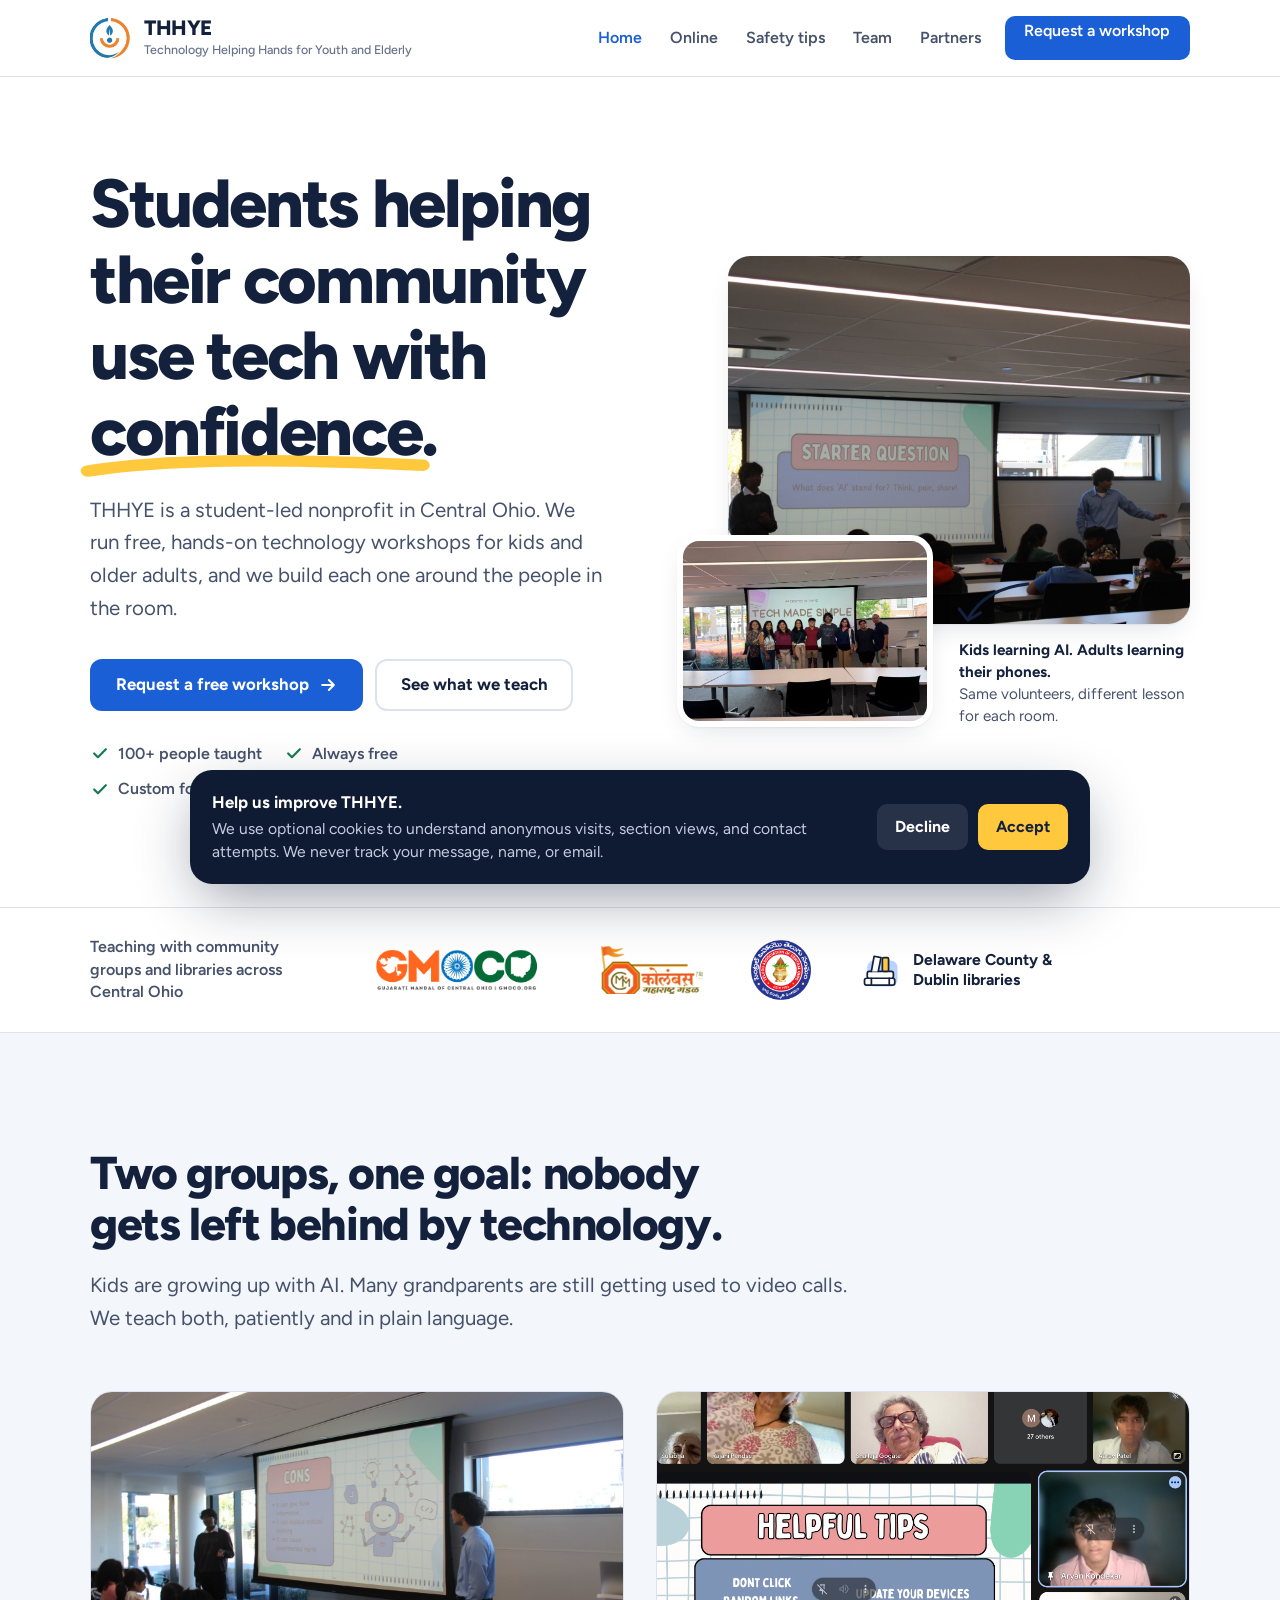
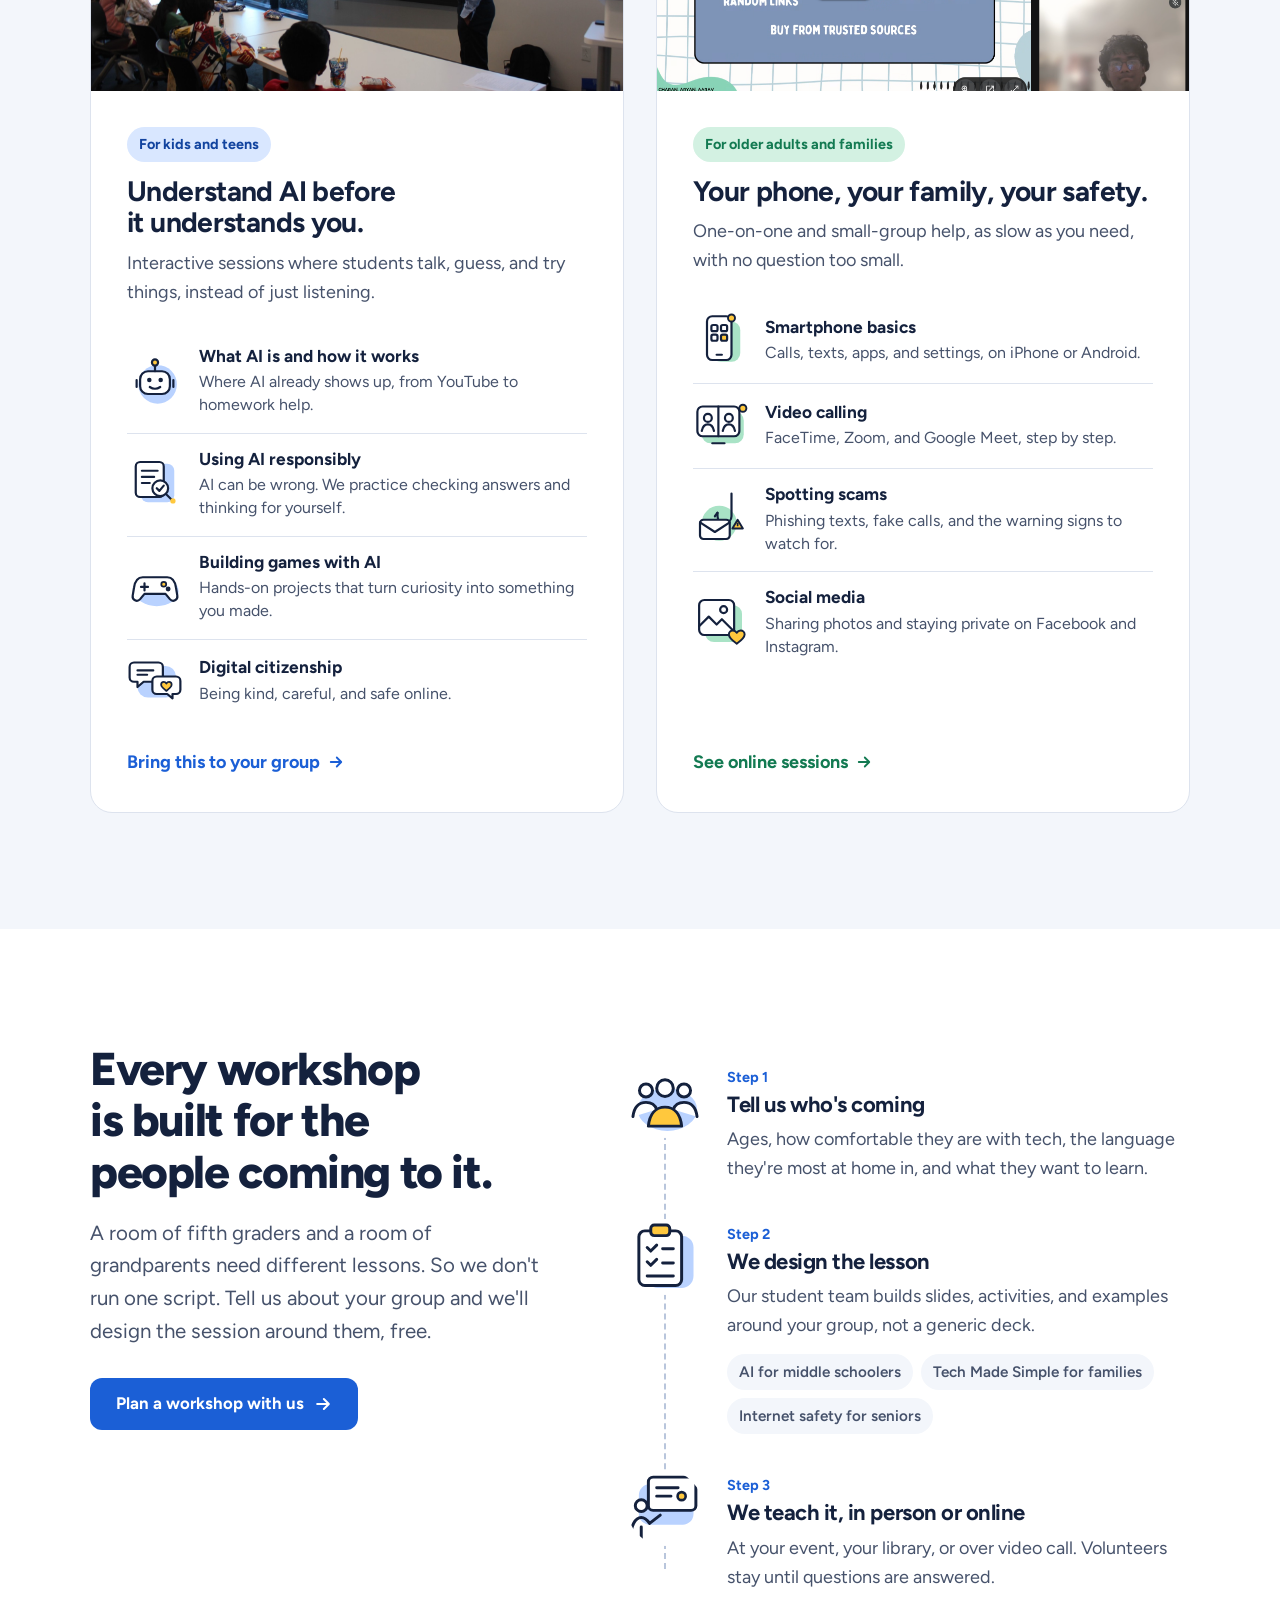
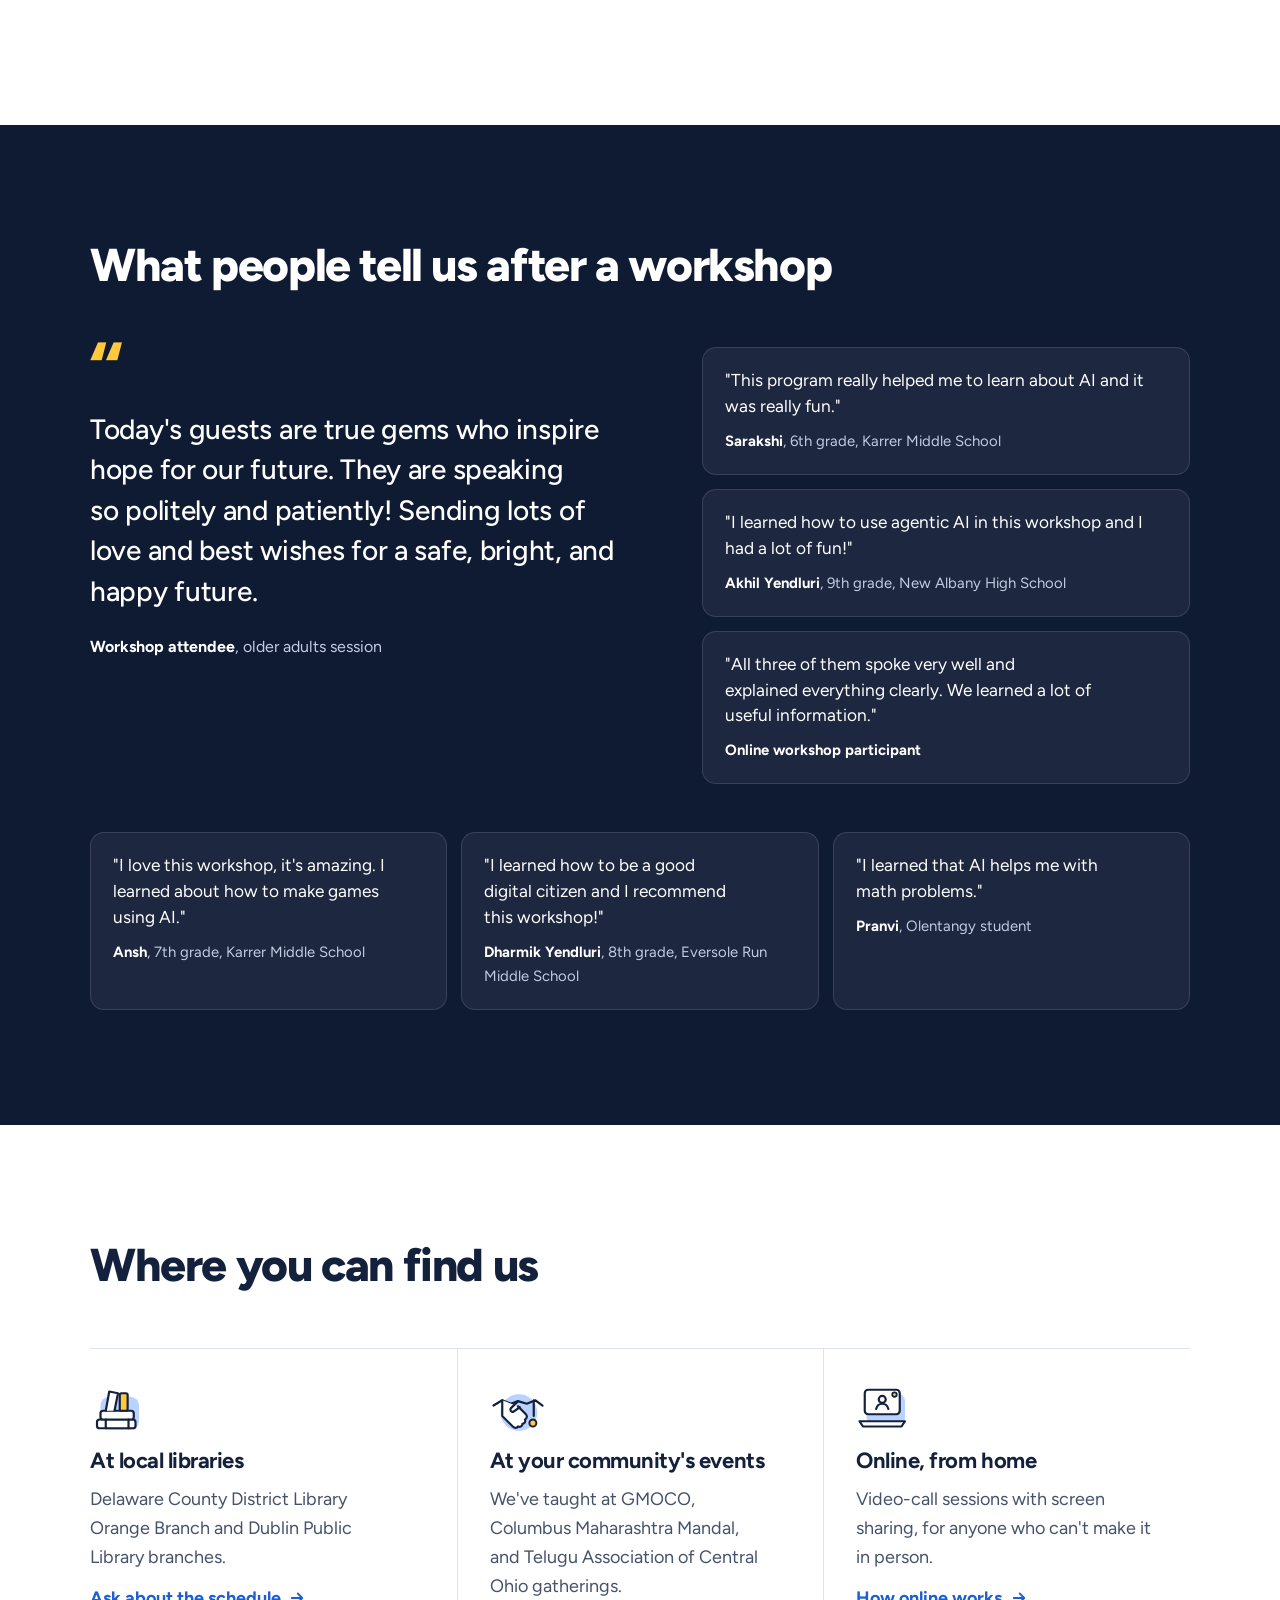
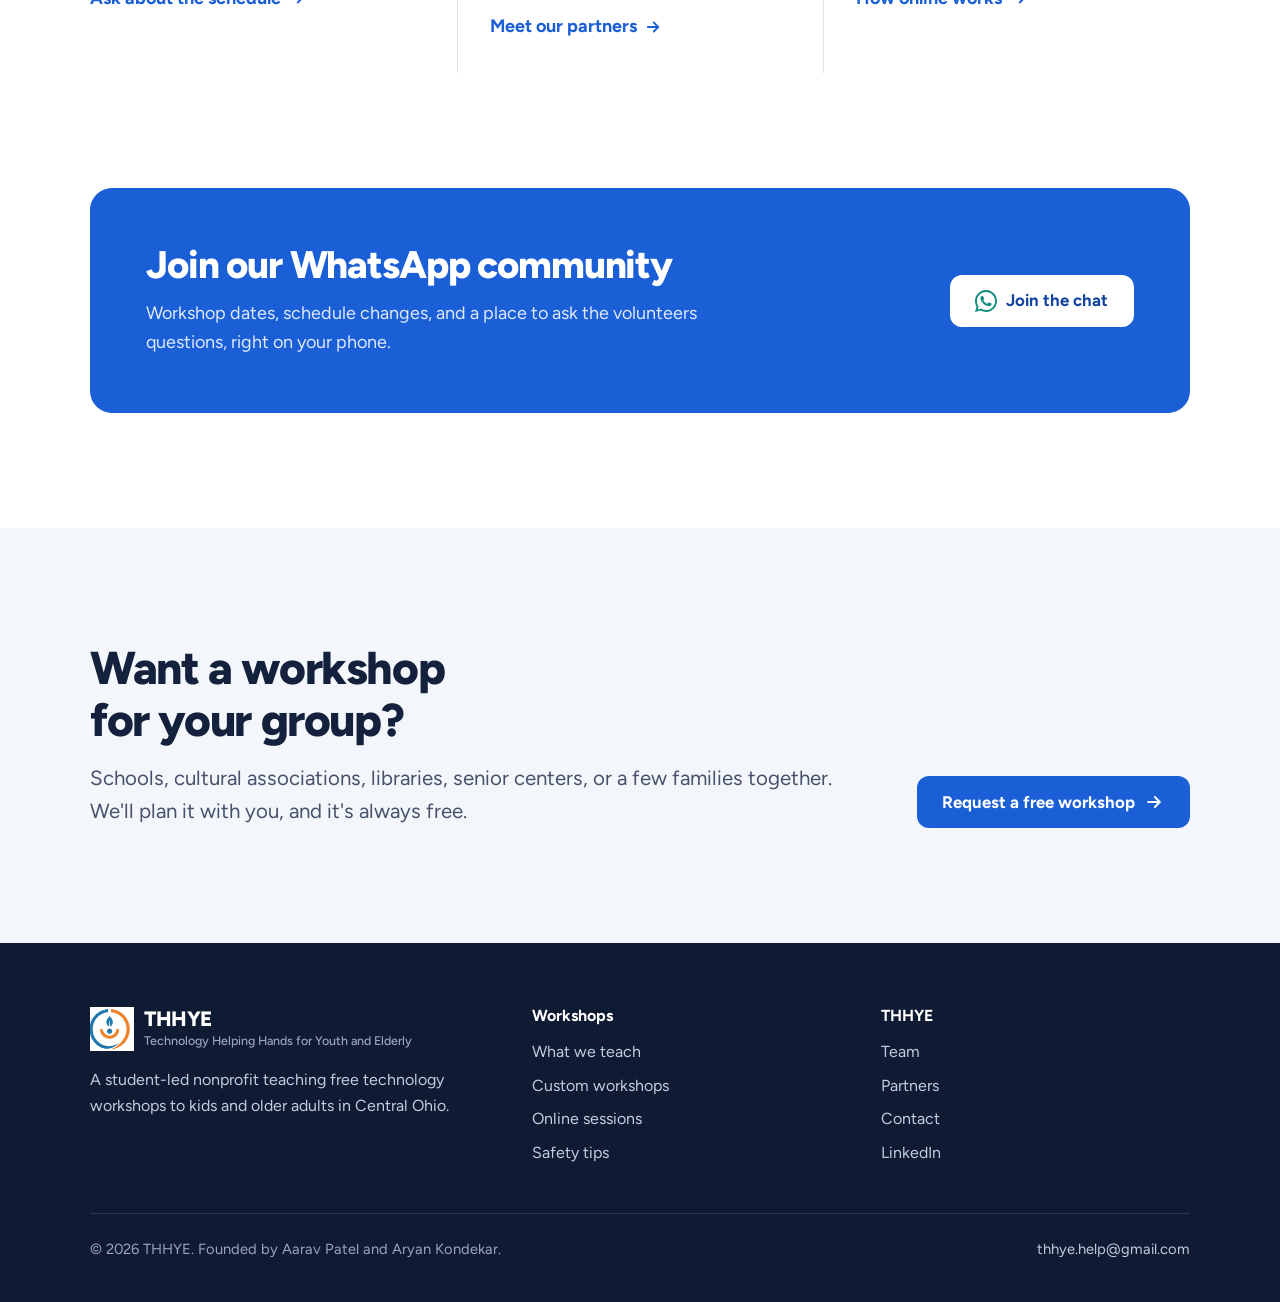
==== commit 779119de: "Launch redesign as the main site Replaces the old pages with the new clean nonprofit design: custom " ====
--- a/index.html
+++ b/index.html
@@ -4,8 +4,8 @@
   <meta charset="UTF-8" />
   <meta name="viewport" content="width=device-width, initial-scale=1.0" />
   <meta name="google-site-verification" content="bQFy29v1kpwie2ey02_w78tLdiopfmHFIGMxXj0n1kg" />
-  <title>THHYE — Free Tech Workshops for Seniors in Delaware County & Dublin, OH</title>
-  <meta name="description" content="THHYE is a student-led nonprofit offering free technology workshops for seniors in Delaware County and Dublin, Ohio — smartphones, video calling, scam prevention, and online safety, in person and online." />
+  <title>THHYE — Free Tech & AI Workshops for Kids and Seniors in Dublin & Delaware County, OH</title>
+  <meta name="description" content="THHYE is a student-led nonprofit running free, custom technology and AI workshops for kids and older adults in Dublin, Delaware County, and across Central Ohio, in person and online." />
   <meta name="robots" content="index, follow" />
   <link rel="canonical" href="https://thhye.org/" />
   <link rel="icon" type="image/png" href="THHYELogo.png" />
@@ -13,18 +13,19 @@
 
   <meta property="og:type" content="website" />
   <meta property="og:site_name" content="THHYE" />
-  <meta property="og:title" content="THHYE — Free Tech Workshops for Seniors in Delaware County & Dublin, OH" />
-  <meta property="og:description" content="Free weekly technology workshops for seniors — smartphones, video calling, scam prevention, and social media. In-person in Delaware County and Dublin, OH, plus online sessions." />
+  <meta property="og:title" content="THHYE — Free Tech & AI Workshops for Kids and Seniors in Dublin & Delaware County, OH" />
+  <meta property="og:description" content="THHYE is a student-led nonprofit running free, custom technology and AI workshops for kids and older adults in Dublin, Delaware County, and across Central Ohio, in person and online." />
   <meta property="og:url" content="https://thhye.org/" />
   <meta property="og:image" content="https://thhye.org/assets/workshop-group.jpg" />
 
   <meta name="twitter:card" content="summary_large_image" />
-  <meta name="twitter:title" content="THHYE — Free Tech Workshops for Seniors in Delaware County & Dublin, OH" />
-  <meta name="twitter:description" content="Free weekly technology workshops for seniors — smartphones, video calling, scam prevention, and social media. In-person and online." />
+  <meta name="twitter:title" content="THHYE — Free Tech & AI Workshops for Kids and Seniors in Dublin & Delaware County, OH" />
+  <meta name="twitter:description" content="THHYE is a student-led nonprofit running free, custom technology and AI workshops for kids and older adults in Dublin, Delaware County, and across Central Ohio, in person and online." />
   <meta name="twitter:image" content="https://thhye.org/assets/workshop-group.jpg" />
-
-  <link rel="stylesheet" href="styles.css" />
-  <link href="https://fonts.googleapis.com/css2?family=DM+Serif+Display:ital@0;1&family=DM+Sans:wght@300;400;500;600&display=swap" rel="stylesheet" />
+  <link rel="preconnect" href="https://fonts.googleapis.com" />
+  <link rel="preconnect" href="https://fonts.gstatic.com" crossorigin />
+  <link href="https://fonts.googleapis.com/css2?family=Figtree:wght@400;500;600;700;800&display=swap" rel="stylesheet" />
+  <link rel="stylesheet" href="site.css" />
 
   <script type="application/ld+json">
   {
@@ -32,7 +33,7 @@
     "@type": "NGO",
     "name": "THHYE — Technology Helping Hands for Youth and Elderly",
     "url": "https://thhye.org/",
-    "description": "Student-led nonprofit offering free technology workshops for seniors — smartphones, video calling, scam prevention, and social media — in Delaware County and Dublin, Ohio, and online.",
+    "description": "Student-led nonprofit offering free, custom technology and AI workshops for kids and older adults in Central Ohio and online.",
     "email": "thhye.help@gmail.com",
     "sameAs": [
       "https://www.linkedin.com/company/thhye-technology-helping-hands-for-youth-and-elderly/"
@@ -61,350 +62,547 @@
   </script>
 </head>
 <body>
-
-  <!-- NAV -->
-  <nav>
-    <a href="index.html" class="nav-logo">THHYE<span>.</span></a>
-    <button class="nav-toggle" id="nav-toggle" aria-label="Toggle menu" aria-expanded="false" onclick="toggleNav()">
-      <span></span><span></span><span></span>
-    </button>
-    <ul class="nav-links" id="nav-links">
-      <li><a href="index.html">Home</a></li>
-      <li><a href="index.html#about">About</a></li>
-      <li><a href="index.html#workshops">Workshops</a></li>
-      <li><a href="index.html#testimonials">Testimonials</a></li>
-      <li><a href="online-workshops.html">Online Workshops</a></li>
-      <li><a href="safety-resources.html">Safety Resources</a></li>
-      <li><a href="team.html">Team</a></li>
-      <li><a href="partnerships.html">Partnerships</a></li>
-      <li><a href="contact.html" class="nav-cta">Contact Us</a></li>
-    </ul>
-  </nav>
-
-  <!-- HERO -->
-  <section id="home">
-    <div class="hero-bg-pattern"></div>
-    <div class="hero-grid-lines"></div>
-    <div class="hero-inner">
-      <div class="hero-content">
-        <div class="hero-badge fade-in">Free Community Workshops</div>
-        <h1 class="hero-title fade-in">
-          Bridging the <em>digital divide</em>, one workshop at a time.
-        </h1>
-        <p class="hero-sub fade-in">
-          THHYE offers free weekly technology workshops for seniors and elderly residents across Delaware County and Dublin — teaching smartphones, video calls, scam prevention, and more.
-        </p>
-        <div class="hero-buttons fade-in">
-          <a href="#workshops" class="btn-primary">See Our Workshops</a>
-          <a href="contact.html" class="btn-outline">Get In Touch</a>
-        </div>
-      </div>
-      <div class="hero-visual fade-in">
-        <img
-          class="hero-img-main"
-          src="assets/workshop-group.jpg"
-          alt="THHYE workshop participants gathered after a session"
-        />
-        <img
-          class="hero-img-float"
-          src="assets/workshop-bingo.jpg"
-          alt="THHYE students participating in a workshop activity"
-        />
-        <div class="hero-stat-card">
-          <div class="hero-stat-num">100%</div>
-          <div class="hero-stat-label">Free for all<br>participants</div>
-        </div>
-      </div>
+<!--
+THESIS: A clean, photo-led nonprofit site that shows real students teaching real rooms; it refuses emoji/icon-tile cards and stock "AI" polish.
+OWN-WORLD: White and mist-blue pages, deep navy ink, one confident blue, sunflower yellow for highlights, green for the seniors program. Figtree throughout. Custom 64px icons: ink outline, soft offset base shape, one yellow accent.
+STORY: Visitors see students teaching kids and older adults for free, learn every workshop is built for its group, and request one or join a session.
+FIRST VIEWPORT: Left: headline with a hand-drawn yellow highlight, short lede, "Request a free workshop" + "See what we teach", three proof checks. Right: TACO AI workshop photo with the CMM seniors photo overlapping, and a handwritten-style note.
+FORM: Canon (category standard, user-chosen); craft bar Code.org and Khan Academy. Seed fecce3bb.
+FINISH: unreviewed and undocumented is unfinished; this build ends with the finish review, the verdict, and DESIGN.md
+-->
+<svg xmlns="http://www.w3.org/2000/svg" width="0" height="0" style="position:absolute;overflow:hidden" aria-hidden="true">
+  <!--
+    THHYE icon set. One grammar for every icon:
+    - 64x64 grid, ink outline 2.5px, round caps and joins
+    - one soft base shape (var(--ic-soft)) set slightly off-center behind the object
+    - one small accent (var(--ic-accent))
+    Color comes from the wrapper: color = ink, --ic-soft, --ic-accent.
+  -->
+
+  <!-- AI basics: friendly robot head, like the one on our workshop slides -->
+  <symbol id="i-ai" viewBox="0 0 64 64">
+    <circle cx="35" cy="37" r="22" fill="var(--ic-soft)"/>
+    <g fill="none" stroke="currentColor" stroke-width="2.5" stroke-linecap="round" stroke-linejoin="round">
+      <rect x="15" y="22" width="34" height="26" rx="9" fill="#fff"/>
+      <path d="M32 22v-8"/>
+      <path d="M11 32v8M53 32v8"/>
+      <path d="M26 40q6 4 12 0"/>
+    </g>
+    <circle cx="32" cy="12" r="3.5" fill="var(--ic-accent)" stroke="currentColor" stroke-width="2.5"/>
+    <circle cx="25.5" cy="32" r="2.6" fill="currentColor"/>
+    <circle cx="38.5" cy="32" r="2.6" fill="currentColor"/>
+  </symbol>
+
+  <!-- Using AI responsibly: magnifier checking an answer -->
+  <symbol id="i-factcheck" viewBox="0 0 64 64">
+    <rect x="16" y="10" width="38" height="44" rx="8" fill="var(--ic-soft)"/>
+    <g fill="none" stroke="currentColor" stroke-width="2.5" stroke-linecap="round" stroke-linejoin="round">
+      <rect x="10" y="8" width="32" height="40" rx="5" fill="#fff"/>
+      <path d="M17 18h18M17 25h14M17 32h9"/>
+      <circle cx="38" cy="38" r="9" fill="#fff"/>
+      <path d="M44.5 44.5l8 8"/>
+      <path d="M34 38l3 3 5-6"/>
+    </g>
+    <circle cx="52.5" cy="52.5" r="3" fill="var(--ic-accent)"/>
+  </symbol>
+
+  <!-- Making games with AI: controller -->
+  <symbol id="i-game" viewBox="0 0 64 64">
+    <ellipse cx="34" cy="38" rx="25" ry="17" fill="var(--ic-soft)"/>
+    <g fill="none" stroke="currentColor" stroke-width="2.5" stroke-linecap="round" stroke-linejoin="round">
+      <path d="M18 22h28c6 0 9 5 10 12l1.5 9c.8 5-5 8-8.5 4l-5-6H20l-5 6c-3.5 4-9.3 1-8.5-4L8 34c1-7 4-12 10-12z" fill="#fff"/>
+      <path d="M20 29v8M16 33h8"/>
+    </g>
+    <circle cx="42" cy="30" r="2.8" fill="var(--ic-accent)" stroke="currentColor" stroke-width="2"/>
+    <circle cx="47" cy="35.5" r="2.8" fill="currentColor"/>
+  </symbol>
+
+  <!-- Digital citizenship: two speech bubbles, one kind reply -->
+  <symbol id="i-citizen" viewBox="0 0 64 64">
+    <rect x="12" y="16" width="44" height="36" rx="12" fill="var(--ic-soft)"/>
+    <g fill="none" stroke="currentColor" stroke-width="2.5" stroke-linecap="round" stroke-linejoin="round">
+      <path d="M8 12h28a5 5 0 0 1 5 5v12a5 5 0 0 1-5 5H19l-7 6v-6H8a5 5 0 0 1-5-5V17a5 5 0 0 1 5-5z" fill="#fff"/>
+      <path d="M56 28H34a5 5 0 0 0-5 5v10a5 5 0 0 0 5 5h12l6 5v-5h4a5 5 0 0 0 5-5V33a5 5 0 0 0-5-5z" fill="#fff"/>
+      <path d="M12 21h18M12 26h11"/>
+    </g>
+    <path d="M45 44.5c-3-2.3-6-4.4-6-7.2 0-1.8 1.4-3.1 3-3.1 1.3 0 2.3.7 3 1.8.7-1.1 1.7-1.8 3-1.8 1.6 0 3 1.3 3 3.1 0 2.8-3 4.9-6 7.2z" fill="var(--ic-accent)" stroke="currentColor" stroke-width="2" stroke-linejoin="round"/>
+  </symbol>
+
+  <!-- Online safety: padlock -->
+  <symbol id="i-lock" viewBox="0 0 64 64">
+    <circle cx="34" cy="38" r="21" fill="var(--ic-soft)"/>
+    <g fill="none" stroke="currentColor" stroke-width="2.5" stroke-linecap="round" stroke-linejoin="round">
+      <path d="M21 28v-7a11 11 0 0 1 22 0v7"/>
+      <rect x="14" y="28" width="36" height="26" rx="6" fill="#fff"/>
+      <path d="M32 40v6"/>
+    </g>
+    <circle cx="32" cy="38" r="3.6" fill="var(--ic-accent)" stroke="currentColor" stroke-width="2.2"/>
+  </symbol>
+
+  <!-- Smartphone basics -->
+  <symbol id="i-phone" viewBox="0 0 64 64">
+    <rect x="22" y="12" width="32" height="46" rx="10" fill="var(--ic-soft)"/>
+    <g fill="none" stroke="currentColor" stroke-width="2.5" stroke-linecap="round" stroke-linejoin="round">
+      <rect x="16" y="6" width="28" height="50" rx="6" fill="#fff"/>
+      <path d="M27 50h6"/>
+      <rect x="21" y="16" width="7" height="7" rx="2"/>
+      <rect x="32" y="16" width="7" height="7" rx="2"/>
+      <rect x="21" y="27" width="7" height="7" rx="2"/>
+    </g>
+    <rect x="32" y="27" width="7" height="7" rx="2" fill="var(--ic-accent)" stroke="currentColor" stroke-width="2.5"/>
+    <circle cx="44" cy="8" r="4" fill="var(--ic-accent)" stroke="currentColor" stroke-width="2.2"/>
+  </symbol>
+
+  <!-- Video calling: screen split between two people -->
+  <symbol id="i-video" viewBox="0 0 64 64">
+    <rect x="10" y="18" width="48" height="36" rx="10" fill="var(--ic-soft)"/>
+    <g fill="none" stroke="currentColor" stroke-width="2.5" stroke-linecap="round" stroke-linejoin="round">
+      <rect x="5" y="12" width="48" height="34" rx="6" fill="#fff"/>
+      <path d="M29 12v34"/>
+      <circle cx="17" cy="25" r="4.5"/>
+      <path d="M10 40c1-5 4-7.5 7-7.5s6 2.5 7 7.5"/>
+      <circle cx="41" cy="25" r="4.5"/>
+      <path d="M34 40c1-5 4-7.5 7-7.5s6 2.5 7 7.5"/>
+      <path d="M22 54h14"/>
+    </g>
+    <circle cx="57" cy="14" r="4" fill="var(--ic-accent)" stroke="currentColor" stroke-width="2.2"/>
+  </symbol>
+
+  <!-- Spotting scams: a message on a fishing hook -->
+  <symbol id="i-scam" viewBox="0 0 64 64">
+    <circle cx="30" cy="38" r="20" fill="var(--ic-soft)"/>
+    <g fill="none" stroke="currentColor" stroke-width="2.5" stroke-linecap="round" stroke-linejoin="round">
+      <path d="M44 4v26a8 8 0 0 1-16 0v-4"/>
+      <path d="M28 26l-3 4"/>
+      <rect x="8" y="34" width="34" height="22" rx="4" fill="#fff"/>
+      <path d="M8 37l17 11 17-11"/>
+    </g>
+    <path d="M51 34l6 10H45z" fill="var(--ic-accent)" stroke="currentColor" stroke-width="2.2" stroke-linejoin="round"/>
+    <path d="M51 38v2.5" stroke="currentColor" stroke-width="2" stroke-linecap="round"/>
+  </symbol>
+
+  <!-- Social media: shared photo with a like -->
+  <symbol id="i-social" viewBox="0 0 64 64">
+    <rect x="14" y="14" width="42" height="42" rx="10" fill="var(--ic-soft)"/>
+    <g fill="none" stroke="currentColor" stroke-width="2.5" stroke-linecap="round" stroke-linejoin="round">
+      <rect x="7" y="8" width="40" height="40" rx="6" fill="#fff"/>
+      <path d="M7 38l11-11 9 9 6-6 14 14"/>
+      <circle cx="35" cy="19" r="4"/>
+    </g>
+    <path d="M50 58c-4.5-3.4-9-6.6-9-10.6 0-2.6 2-4.6 4.5-4.6 2 0 3.5 1 4.5 2.7 1-1.7 2.5-2.7 4.5-2.7 2.5 0 4.5 2 4.5 4.6 0 4-4.5 7.2-9 10.6z" fill="var(--ic-accent)" stroke="currentColor" stroke-width="2.2" stroke-linejoin="round"/>
+  </symbol>
+
+  <!-- Online sessions: laptop with a live call -->
+  <symbol id="i-laptop" viewBox="0 0 64 64">
+    <rect x="12" y="14" width="44" height="36" rx="9" fill="var(--ic-soft)"/>
+    <g fill="none" stroke="currentColor" stroke-width="2.5" stroke-linecap="round" stroke-linejoin="round">
+      <rect x="10" y="10" width="40" height="28" rx="4" fill="#fff"/>
+      <path d="M4 46h52l-4 6H8z" fill="#fff"/>
+      <circle cx="30" cy="21" r="4"/>
+      <path d="M23 32c1-4 4-6 7-6s6 2 7 6"/>
+    </g>
+    <circle cx="44" cy="15.5" r="2.6" fill="var(--ic-accent)" stroke="currentColor" stroke-width="2"/>
+  </symbol>
+
+  <!-- Library: stack of books -->
+  <symbol id="i-library" viewBox="0 0 64 64">
+    <rect x="12" y="18" width="44" height="38" rx="10" fill="var(--ic-soft)"/>
+    <g fill="none" stroke="currentColor" stroke-width="2.5" stroke-linecap="round" stroke-linejoin="round">
+      <rect x="8" y="44" width="44" height="10" rx="3" fill="#fff"/>
+      <rect x="12" y="34" width="38" height="10" rx="3" fill="#fff"/>
+      <path d="M18 34l4-22 10 2-4 20" fill="#fff"/>
+      <path d="M44 44v10M18 44v10"/>
+    </g>
+    <rect x="34" y="14" width="9" height="20" rx="2" fill="var(--ic-accent)" stroke="currentColor" stroke-width="2.5"/>
+  </symbol>
+
+  <!-- A group of people -->
+  <symbol id="i-group" viewBox="0 0 64 64">
+    <ellipse cx="34" cy="40" rx="25" ry="18" fill="var(--ic-soft)"/>
+    <g fill="none" stroke="currentColor" stroke-width="2.5" stroke-linecap="round" stroke-linejoin="round">
+      <circle cx="16" cy="24" r="5.5" fill="#fff"/>
+      <path d="M5 46c1-8 5-12 11-12s8 3 9 6" fill="#fff"/>
+      <circle cx="48" cy="24" r="5.5" fill="#fff"/>
+      <path d="M59 46c-1-8-5-12-11-12s-8 3-9 6" fill="#fff"/>
+      <circle cx="32" cy="22" r="7" fill="#fff"/>
+      <path d="M18 54c1-10 6-16 14-16s13 6 14 16z" fill="var(--ic-accent)"/>
+    </g>
+  </symbol>
+
+  <!-- Planning a custom workshop: clipboard checklist -->
+  <symbol id="i-plan" viewBox="0 0 64 64">
+    <rect x="16" y="14" width="40" height="44" rx="10" fill="var(--ic-soft)"/>
+    <g fill="none" stroke="currentColor" stroke-width="2.5" stroke-linecap="round" stroke-linejoin="round">
+      <rect x="10" y="10" width="36" height="46" rx="5" fill="#fff"/>
+      <path d="M17 24l3 3 5-5M17 36l3 3 5-5"/>
+      <path d="M30 25h9M30 37h9M17 48h22"/>
+    </g>
+    <rect x="20" y="5" width="16" height="9" rx="3" fill="var(--ic-accent)" stroke="currentColor" stroke-width="2.5"/>
+  </symbol>
+
+  <!-- Teaching: a presenter at a slide -->
+  <symbol id="i-teach" viewBox="0 0 64 64">
+    <rect x="10" y="12" width="46" height="34" rx="9" fill="var(--ic-soft)"/>
+    <g fill="none" stroke="currentColor" stroke-width="2.5" stroke-linecap="round" stroke-linejoin="round">
+      <rect x="18" y="6" width="40" height="28" rx="4" fill="#fff"/>
+      <path d="M25 15h18M25 22h12"/>
+      <circle cx="12" cy="30" r="5" fill="#fff"/>
+      <path d="M3 58c0-11 4-18 9-18 3 0 5 2 7 5l9-7"/>
+      <path d="M12 58V48"/>
+    </g>
+    <circle cx="46" cy="22" r="3.4" fill="var(--ic-accent)" stroke="currentColor" stroke-width="2.2"/>
+  </symbol>
+
+  <!-- Hand-off / partners: two hands meeting -->
+  <symbol id="i-partner" viewBox="0 0 64 64">
+    <circle cx="33" cy="36" r="21" fill="var(--ic-soft)"/>
+    <g fill="none" stroke="currentColor" stroke-width="2.5" stroke-linecap="round" stroke-linejoin="round">
+      <path d="M4 28l10-6 10 4 8-3 10 3 10-4 8 6"/>
+      <path d="M14 22v18l12 12c2 2 5 2 6 0 2 1 5 0 5-3 2 0 4-2 3-5 2-1 3-4 1-6l-9-9" fill="#fff"/>
+      <path d="M50 22v18M32 23l-8 8c-2 2 0 5 3 4l7-5"/>
+    </g>
+    <circle cx="49" cy="48" r="4" fill="var(--ic-accent)" stroke="currentColor" stroke-width="2.2"/>
+  </symbol>
+
+  <!-- Safety habits -->
+  <symbol id="i-hangup" viewBox="0 0 64 64">
+    <circle cx="34" cy="36" r="21" fill="var(--ic-soft)"/>
+    <path d="M14 10l7 0 4 11-5 4c3 7 8 12 15 15l4-5 11 4v7c0 3-2 5-5 5C26 51 9 34 9 15c0-3 2-5 5-5z" fill="#fff" stroke="currentColor" stroke-width="2.5" stroke-linejoin="round"/>
+    <path d="M40 10h14v14" fill="none" stroke="currentColor" stroke-width="2.5" stroke-linecap="round" stroke-linejoin="round"/>
+    <path d="M54 10L40 24" stroke="currentColor" stroke-width="2.5" stroke-linecap="round"/>
+    <circle cx="54" cy="10" r="3.5" fill="var(--ic-accent)" stroke="currentColor" stroke-width="2"/>
+  </symbol>
+
+  <symbol id="i-link" viewBox="0 0 64 64">
+    <circle cx="33" cy="35" r="21" fill="var(--ic-soft)"/>
+    <g fill="none" stroke="currentColor" stroke-width="2.5" stroke-linecap="round" stroke-linejoin="round">
+      <path d="M28 36l-6 6a7 7 0 0 1-10-10l8-8a7 7 0 0 1 10 0" fill="#fff"/>
+      <path d="M36 28l6-6a7 7 0 0 1 10 10l-8 8a7 7 0 0 1-10 0" fill="#fff"/>
+      <path d="M8 56l48-48"/>
+    </g>
+    <circle cx="56" cy="8" r="3.5" fill="var(--ic-accent)" stroke="currentColor" stroke-width="2"/>
+  </symbol>
+
+  <symbol id="i-key" viewBox="0 0 64 64">
+    <circle cx="34" cy="36" r="21" fill="var(--ic-soft)"/>
+    <g fill="none" stroke="currentColor" stroke-width="2.5" stroke-linecap="round" stroke-linejoin="round">
+      <circle cx="20" cy="24" r="12" fill="#fff"/>
+      <path d="M29 32l24 24M44 47l5-5M50 53l5-5"/>
+    </g>
+    <circle cx="17" cy="21" r="3.5" fill="var(--ic-accent)" stroke="currentColor" stroke-width="2"/>
+  </symbol>
+
+  <symbol id="i-giftcard" viewBox="0 0 64 64">
+    <rect x="12" y="18" width="46" height="34" rx="9" fill="var(--ic-soft)"/>
+    <g fill="none" stroke="currentColor" stroke-width="2.5" stroke-linecap="round" stroke-linejoin="round">
+      <rect x="6" y="14" width="44" height="30" rx="5" fill="#fff"/>
+      <path d="M22 14v30M6 26h44"/>
+      <path d="M22 26c-6-8-12-4-8 0M22 26c6-8 12-4 8 0"/>
+    </g>
+    <circle cx="48" cy="46" r="10" fill="var(--ic-accent)" stroke="currentColor" stroke-width="2.5"/>
+    <path d="M44 42l8 8M52 42l-8 8" stroke="currentColor" stroke-width="2.5" stroke-linecap="round"/>
+  </symbol>
+
+  <symbol id="i-ask" viewBox="0 0 64 64">
+    <ellipse cx="34" cy="40" rx="24" ry="18" fill="var(--ic-soft)"/>
+    <g fill="none" stroke="currentColor" stroke-width="2.5" stroke-linecap="round" stroke-linejoin="round">
+      <circle cx="18" cy="30" r="6" fill="#fff"/>
+      <path d="M6 56c1-9 5-14 12-14s11 5 12 14"/>
+      <circle cx="46" cy="30" r="6" fill="#fff"/>
+      <path d="M34 56c1-9 5-14 12-14s11 5 12 14"/>
+      <path d="M26 6h16a4 4 0 0 1 4 4v6a4 4 0 0 1-4 4h-6l-4 4v-4h-6a4 4 0 0 1-4-4v-6a4 4 0 0 1 4-4z" fill="var(--ic-accent)"/>
+    </g>
+    <path d="M31 11.5a3 3 0 1 1 3.5 3c-.5.2-.5.6-.5 1" fill="none" stroke="currentColor" stroke-width="2" stroke-linecap="round"/>
+  </symbol>
+
+  <!-- Contact -->
+  <symbol id="i-mail" viewBox="0 0 64 64">
+    <rect x="12" y="18" width="46" height="36" rx="9" fill="var(--ic-soft)"/>
+    <g fill="none" stroke="currentColor" stroke-width="2.5" stroke-linecap="round" stroke-linejoin="round">
+      <rect x="6" y="14" width="46" height="32" rx="5" fill="#fff"/>
+      <path d="M6 18l23 16 23-16"/>
+    </g>
+    <circle cx="50" cy="14" r="5" fill="var(--ic-accent)" stroke="currentColor" stroke-width="2.2"/>
+  </symbol>
+
+  <symbol id="i-pin" viewBox="0 0 64 64">
+    <ellipse cx="34" cy="52" rx="20" ry="7" fill="var(--ic-soft)"/>
+    <path d="M30 56C19 44 13 34 13 25a17 17 0 0 1 34 0c0 9-6 19-17 31z" fill="#fff" stroke="currentColor" stroke-width="2.5" stroke-linejoin="round"/>
+    <circle cx="30" cy="25" r="6" fill="var(--ic-accent)" stroke="currentColor" stroke-width="2.5"/>
+  </symbol>
+
+  <symbol id="i-calendar" viewBox="0 0 64 64">
+    <rect x="14" y="16" width="44" height="40" rx="9" fill="var(--ic-soft)"/>
+    <g fill="none" stroke="currentColor" stroke-width="2.5" stroke-linecap="round" stroke-linejoin="round">
+      <rect x="7" y="12" width="44" height="40" rx="5" fill="#fff"/>
+      <path d="M7 22h44M18 7v9M40 7v9"/>
+      <path d="M15 31h5M27 31h5M15 41h5"/>
+    </g>
+    <rect x="37" y="37" width="8" height="8" rx="2" fill="var(--ic-accent)" stroke="currentColor" stroke-width="2.2"/>
+  </symbol>
+
+  <!-- Small UI marks -->
+  <symbol id="i-arrow" viewBox="0 0 24 24">
+    <path d="M5 12h13M13 6l6 6-6 6" fill="none" stroke="currentColor" stroke-width="2.4" stroke-linecap="round" stroke-linejoin="round"/>
+  </symbol>
+  <symbol id="i-external" viewBox="0 0 24 24">
+    <path d="M14 5h5v5M19 5l-8 8M17 14v4a1 1 0 0 1-1 1H6a1 1 0 0 1-1-1V8a1 1 0 0 1 1-1h4" fill="none" stroke="currentColor" stroke-width="2.2" stroke-linecap="round" stroke-linejoin="round"/>
+  </symbol>
+  <symbol id="i-check" viewBox="0 0 24 24">
+    <path d="M5 12.5l4.5 4.5L19 7.5" fill="none" stroke="currentColor" stroke-width="2.6" stroke-linecap="round" stroke-linejoin="round"/>
+  </symbol>
+  <symbol id="i-whatsapp" viewBox="0 0 32 32">
+    <path fill="currentColor" d="M16.004 0C7.164 0 0 7.163 0 16c0 2.822.738 5.556 2.14 7.965L.052 32l8.24-2.163A15.9 15.9 0 0 0 16.004 32C24.84 32 32 24.837 32 16S24.84 0 16.004 0zm0 29.27a13.24 13.24 0 0 1-6.75-1.847l-.484-.288-4.892 1.284 1.307-4.77-.315-.49A13.24 13.24 0 0 1 2.73 16C2.73 8.66 8.664 2.73 16.004 2.73 23.34 2.73 29.27 8.66 29.27 16s-5.93 13.27-13.266 13.27zm7.27-9.94c-.398-.2-2.354-1.163-2.72-1.296-.365-.133-.63-.2-.897.2-.265.398-1.03 1.296-1.263 1.562-.232.266-.464.3-.862.1-.398-.2-1.68-.62-3.2-1.976-1.183-1.056-1.982-2.36-2.214-2.76-.232-.398-.025-.613.175-.812.18-.18.398-.464.597-.696.2-.232.265-.398.398-.663.133-.266.066-.498-.033-.696-.1-.2-.897-2.164-1.23-2.963-.324-.78-.653-.675-.897-.688l-.764-.013c-.265 0-.696.1-1.06.498-.365.398-1.395 1.363-1.395 3.326s1.428 3.86 1.627 4.127c.2.266 2.81 4.29 6.81 6.017.951.41 1.694.655 2.273.838.955.304 1.824.261 2.51.158.766-.114 2.354-.962 2.686-1.892.332-.93.332-1.727.232-1.892-.1-.166-.365-.266-.763-.465z"/>
+  </symbol>
+  <symbol id="i-linkedin" viewBox="0 0 24 24">
+    <path fill="currentColor" d="M20.45 20.45h-3.55v-5.57c0-1.33-.03-3.04-1.86-3.04-1.85 0-2.13 1.45-2.13 2.94v5.67H9.35V9h3.41v1.56h.05c.48-.9 1.64-1.85 3.37-1.85 3.6 0 4.27 2.37 4.27 5.46v6.28zM5.34 7.43a2.06 2.06 0 1 1 0-4.13 2.06 2.06 0 0 1 0 4.13zM7.12 20.45H3.56V9h3.56v11.45zM22.22 0H1.77C.79 0 0 .77 0 1.73v20.54C0 23.23.79 24 1.77 24h20.45c.98 0 1.78-.77 1.78-1.73V1.73C24 .77 23.2 0 22.22 0z"/>
+  </symbol>
+</svg>
+
+  <header class="site-header">
+    <div class="wrap">
+      <a class="brand" href="index.html">
+        <img src="assets/thhye-mark.png" alt="" />
+        <span><strong>THHYE</strong><small>Technology Helping Hands for Youth and Elderly</small></span>
+      </a>
+      <button class="menu-btn" type="button" aria-expanded="false" aria-controls="nav"><span></span>Menu</button>
+      <ul class="nav" id="nav">
+        <li><a href="index.html" aria-current="page">Home</a></li><li><a href="online-workshops.html">Online</a></li><li><a href="safety-resources.html">Safety tips</a></li><li><a href="team.html">Team</a></li><li><a href="partnerships.html">Partners</a></li>
+        <li><a class="btn btn-primary" href="contact.html">Request a workshop</a></li>
+      </ul>
     </div>
-  </section>
-
-  <!-- STATS BAR -->
-  <div class="stats-bar">
-    <div class="stats-bar-inner">
-      <div class="stat-item">
-        <div class="stat-num">2</div>
-        <div class="stat-label">Locations Served</div>
-      </div>
-      <div class="stat-item">
-        <div class="stat-num">4+</div>
-        <div class="stat-label">Workshop Topics</div>
-      </div>
-      <div class="stat-item">
-        <div class="stat-num">Weekly</div>
-        <div class="stat-label">Sessions Offered</div>
-      </div>
-      <div class="stat-item">
-        <div class="stat-num">$0</div>
-        <div class="stat-label">Cost to Attend</div>
+  </header>
+
+  <main>
+
+    <section class="hero" id="about">
+      <div class="wrap">
+        <div>
+          <h1>Students helping their community use tech with <span class="mark">confidence<svg class="draw" viewBox="0 0 300 30" preserveAspectRatio="none" aria-hidden="true"><path style="--len:320" d="M4 20 C 70 8, 160 6, 296 14"/></svg></span>.</h1>
+          <p class="lede">THHYE is a student-led nonprofit in Central Ohio. We run free, hands-on technology workshops for kids and older adults, and we build each one around the people in the room.</p>
+          <div class="hero-actions">
+            <a class="btn btn-primary" href="contact.html">Request a free workshop <svg class="ui" aria-hidden="true"><use href="#i-arrow"/></svg></a>
+            <a class="btn btn-ghost" href="#programs">See what we teach</a>
+          </div>
+          <ul class="hero-proof">
+            <li><svg class="ui" aria-hidden="true"><use href="#i-check"/></svg> 100+ people taught</li>
+            <li><svg class="ui" aria-hidden="true"><use href="#i-check"/></svg> Always free</li>
+            <li><svg class="ui" aria-hidden="true"><use href="#i-check"/></svg> Custom for your group</li>
+          </ul>
+        </div>
+        <div class="hero-photos">
+          <figure class="p1"><img src="assets/taco-photo-3.jpg" alt="Two THHYE volunteers leading an AI workshop for kids, with a slide asking 'What does AI stand for?'" /></figure>
+          <figure class="p2"><img src="assets/cmm-photo-2.jpg" alt="Adults from the Columbus Maharashtra Mandal with THHYE volunteers after a Tech Made Simple workshop" /></figure>
+          <div class="hero-note">
+            <svg class="scribble draw" viewBox="0 0 64 40" aria-hidden="true"><path style="--len:90;--delay:.9s" d="M60 4 C 40 6, 22 14, 12 32" fill="none" stroke="currentColor" stroke-width="2.5" stroke-linecap="round"/><path style="--len:30;--delay:1.4s" d="M5 24 L12 33 L22 27" fill="none" stroke="currentColor" stroke-width="2.5" stroke-linecap="round" stroke-linejoin="round"/></svg>
+            <strong>Kids learning AI. Adults learning their phones.</strong>
+            Same volunteers, different lesson for each room.
+          </div>
+        </div>
+      </div>
+    </section>
+
+    <section class="partners-strip" aria-label="Where we teach">
+      <div class="wrap">
+        <p>Teaching with community groups and libraries across Central Ohio</p>
+        <ul>
+          <li><img src="assets/gmoco-logo.png" alt="GMOCO, Gujarati Mandal of Central Ohio" /></li>
+          <li><img src="assets/cmm-logo.png" alt="Columbus Maharashtra Mandal" /></li>
+          <li><img class="round" src="assets/taco-logo.png" alt="Telugu Association of Central Ohio" /></li>
+          <li class="lib"><svg class="icon sm" aria-hidden="true"><use href="#i-library"/></svg><span>Delaware County &amp;<br />Dublin libraries</span></li>
+        </ul>
+      </div>
+    </section>
+
+    <section class="section tint" id="programs">
+      <span id="workshops"></span>
+      <div class="wrap">
+        <div class="section-head">
+          <h2>Two groups, one goal: nobody gets left behind by technology.</h2>
+          <p class="lede">Kids are growing up with AI. Many grandparents are still getting used to video calls. We teach both, patiently and in plain language.</p>
+        </div>
+        <div class="programs">
+          <article class="program kids">
+            <div class="program-photo"><img src="assets/taco-photo-4.jpg" alt="THHYE volunteers presenting the cons of AI to a room of kids" loading="lazy" /></div>
+            <div class="program-body">
+              <span class="program-tag">For kids and teens</span>
+              <h3>Understand AI before it understands you.</h3>
+              <p>Interactive sessions where students talk, guess, and try things, instead of just listening.</p>
+              <ul class="topics">
+                <li><svg class="icon " aria-hidden="true"><use href="#i-ai"/></svg><div><strong>What AI is and how it works</strong><span>Where AI already shows up, from YouTube to homework help.</span></div></li>
+                <li><svg class="icon " aria-hidden="true"><use href="#i-factcheck"/></svg><div><strong>Using AI responsibly</strong><span>AI can be wrong. We practice checking answers and thinking for yourself.</span></div></li>
+                <li><svg class="icon " aria-hidden="true"><use href="#i-game"/></svg><div><strong>Building games with AI</strong><span>Hands-on projects that turn curiosity into something you made.</span></div></li>
+                <li><svg class="icon " aria-hidden="true"><use href="#i-citizen"/></svg><div><strong>Digital citizenship</strong><span>Being kind, careful, and safe online.</span></div></li>
+              </ul>
+              <a class="text-link" href="contact.html">Bring this to your group <svg class="ui" aria-hidden="true"><use href="#i-arrow"/></svg></a>
+            </div>
+          </article>
+          <article class="program adults">
+            <div class="program-photo"><img src="assets/online-workshop-1.png" alt="THHYE volunteers sharing internet safety tips with seniors over a video call" loading="lazy" /></div>
+            <div class="program-body">
+              <span class="program-tag">For older adults and families</span>
+              <h3>Your phone, your family, your safety.</h3>
+              <p>One-on-one and small-group help, as slow as you need, with no question too small.</p>
+              <ul class="topics">
+                <li><svg class="icon green" aria-hidden="true"><use href="#i-phone"/></svg><div><strong>Smartphone basics</strong><span>Calls, texts, apps, and settings, on iPhone or Android.</span></div></li>
+                <li><svg class="icon green" aria-hidden="true"><use href="#i-video"/></svg><div><strong>Video calling</strong><span>FaceTime, Zoom, and Google Meet, step by step.</span></div></li>
+                <li><svg class="icon green" aria-hidden="true"><use href="#i-scam"/></svg><div><strong>Spotting scams</strong><span>Phishing texts, fake calls, and the warning signs to watch for.</span></div></li>
+                <li><svg class="icon green" aria-hidden="true"><use href="#i-social"/></svg><div><strong>Social media</strong><span>Sharing photos and staying private on Facebook and Instagram.</span></div></li>
+              </ul>
+              <a class="text-link" href="online-workshops.html">See online sessions <svg class="ui" aria-hidden="true"><use href="#i-arrow"/></svg></a>
+            </div>
+          </article>
+        </div>
+      </div>
+    </section>
+
+    <section class="section" id="custom">
+      <div class="wrap custom">
+        <div class="section-head">
+          <h2>Every workshop is built for the people coming to it.</h2>
+          <p class="lede">A room of fifth graders and a room of grandparents need different lessons. So we don't run one script. Tell us about your group and we'll design the session around them, free.</p>
+          <a class="btn btn-primary" href="contact.html">Plan a workshop with us <svg class="ui" aria-hidden="true"><use href="#i-arrow"/></svg></a>
+        </div>
+        <ol class="route">
+          <li>
+            <svg class="icon lg" aria-hidden="true"><use href="#i-group"/></svg>
+            <div>
+              <span class="step">Step 1</span>
+              <h3>Tell us who's coming</h3>
+              <p>Ages, how comfortable they are with tech, the language they're most at home in, and what they want to learn.</p>
+            </div>
+          </li>
+          <li>
+            <svg class="icon lg" aria-hidden="true"><use href="#i-plan"/></svg>
+            <div>
+              <span class="step">Step 2</span>
+              <h3>We design the lesson</h3>
+              <p>Our student team builds slides, activities, and examples around your group, not a generic deck.</p>
+              <ul class="examples"><li>AI for middle schoolers</li><li>Tech Made Simple for families</li><li>Internet safety for seniors</li></ul>
+            </div>
+          </li>
+          <li>
+            <svg class="icon lg" aria-hidden="true"><use href="#i-teach"/></svg>
+            <div>
+              <span class="step">Step 3</span>
+              <h3>We teach it, in person or online</h3>
+              <p>At your event, your library, or over video call. Volunteers stay until questions are answered.</p>
+            </div>
+          </li>
+        </ol>
+      </div>
+    </section>
+
+    <section class="section voices" id="testimonials">
+      <div class="wrap">
+        <div class="section-head">
+          <h2>What people tell us after a workshop</h2>
+        </div>
+        <div class="voices-grid">
+          <blockquote class="big-quote">
+            <p>Today's guests are true gems who inspire hope for our future. They are speaking so politely and patiently! Sending lots of love and best wishes for a safe, bright, and happy future.</p>
+            <footer><strong>Workshop attendee</strong>, older adults session</footer>
+          </blockquote>
+          <div class="small-quotes">
+            <blockquote><p>"This program really helped me to learn about AI and it was really fun."</p><footer><strong>Sarakshi</strong>, 6th grade, Karrer Middle School</footer></blockquote>
+            <blockquote><p>"I learned how to use agentic AI in this workshop and I had a lot of fun!"</p><footer><strong>Akhil Yendluri</strong>, 9th grade, New Albany High School</footer></blockquote>
+            <blockquote><p>"All three of them spoke very well and explained everything clearly. We learned a lot of useful information."</p><footer><strong>Online workshop participant</strong></footer></blockquote>
+          </div>
+        </div>
+        <div class="voices-more small-quotes">
+          <blockquote><p>"I love this workshop, it's amazing. I learned about how to make games using AI."</p><footer><strong>Ansh</strong>, 7th grade, Karrer Middle School</footer></blockquote>
+          <blockquote><p>"I learned how to be a good digital citizen and I recommend this workshop!"</p><footer><strong>Dharmik Yendluri</strong>, 8th grade, Eversole Run Middle School</footer></blockquote>
+          <blockquote><p>"I learned that AI helps me with math problems."</p><footer><strong>Pranvi</strong>, Olentangy student</footer></blockquote>
+        </div>
+      </div>
+    </section>
+
+    <section class="section" id="locations">
+      <div class="wrap">
+        <div class="section-head">
+          <h2>Where you can find us</h2>
+        </div>
+        <div class="where">
+          <div><svg class="icon " aria-hidden="true"><use href="#i-library"/></svg><h3>At local libraries</h3><p>Delaware County District Library Orange Branch and Dublin Public Library branches.</p><a class="text-link" href="contact.html">Ask about the schedule <svg class="ui" aria-hidden="true"><use href="#i-arrow"/></svg></a></div>
+          <div><svg class="icon " aria-hidden="true"><use href="#i-partner"/></svg><h3>At your community's events</h3><p>We've taught at GMOCO, Columbus Maharashtra Mandal, and Telugu Association of Central Ohio gatherings.</p><a class="text-link" href="partnerships.html">Meet our partners <svg class="ui" aria-hidden="true"><use href="#i-arrow"/></svg></a></div>
+          <div><svg class="icon " aria-hidden="true"><use href="#i-laptop"/></svg><h3>Online, from home</h3><p>Video-call sessions with screen sharing, for anyone who can't make it in person.</p><a class="text-link" href="online-workshops.html">How online works <svg class="ui" aria-hidden="true"><use href="#i-arrow"/></svg></a></div>
+        </div>
+      </div>
+    </section>
+
+    <section class="section" style="padding-top:0">
+      <div class="wrap">
+        <div class="community">
+          <div>
+            <h2>Join our WhatsApp community</h2>
+            <p>Workshop dates, schedule changes, and a place to ask the volunteers questions, right on your phone.</p>
+          </div>
+          <div class="actions">
+            <a class="btn btn-light" href="https://chat.whatsapp.com/EQsjMkrG0H793tPVVtGReC?mode=gi_t" target="_blank" rel="noopener noreferrer" onclick="trackEvent('whatsapp_click')"><svg class="wa" aria-hidden="true"><use href="#i-whatsapp"/></svg> Join the chat</a>
+          </div>
+        </div>
+      </div>
+    </section>
+
+    <section class="section tint closing">
+      <div class="wrap">
+        <div>
+          <h2>Want a workshop for your group?</h2>
+          <p class="lede">Schools, cultural associations, libraries, senior centers, or a few families together. We'll plan it with you, and it's always free.</p>
+        </div>
+        <div class="actions">
+          <a class="btn btn-primary" href="contact.html">Request a free workshop <svg class="ui" aria-hidden="true"><use href="#i-arrow"/></svg></a>
+        </div>
+      </div>
+    </section>
+  </main>
+
+  <footer class="site-footer">
+    <div class="wrap">
+      <div class="top">
+        <div>
+          <a class="brand" href="index.html">
+            <img src="assets/thhye-mark.png" alt="" />
+            <span><strong>THHYE</strong><small>Technology Helping Hands for Youth and Elderly</small></span>
+          </a>
+          <p>A student-led nonprofit teaching free technology workshops to kids and older adults in Central Ohio.</p>
+        </div>
+        <div>
+          <h4>Workshops</h4>
+          <ul>
+            <li><a href="index.html#programs">What we teach</a></li>
+            <li><a href="index.html#custom">Custom workshops</a></li>
+            <li><a href="online-workshops.html">Online sessions</a></li>
+            <li><a href="safety-resources.html">Safety tips</a></li>
+          </ul>
+        </div>
+        <div>
+          <h4>THHYE</h4>
+          <ul>
+            <li><a href="team.html">Team</a></li>
+            <li><a href="partnerships.html">Partners</a></li>
+            <li><a href="contact.html">Contact</a></li>
+            <li><a href="https://www.linkedin.com/company/thhye-technology-helping-hands-for-youth-and-elderly/" target="_blank" rel="noopener noreferrer">LinkedIn</a></li>
+          </ul>
+        </div>
+      </div>
+      <div class="bottom">
+        <span>© 2026 THHYE. Founded by Aarav Patel and Aryan Kondekar.</span>
+        <a href="mailto:thhye.help@gmail.com">thhye.help@gmail.com</a>
       </div>
     </div>
-  </div>
-
-  <!-- ABOUT -->
-  <section id="about">
-    <div class="section-inner">
-      <div class="section-label">Who We Are</div>
-      <div class="about-grid">
-        <div class="about-img-wrap">
-          <img
-            class="about-img"
-            src="assets/workshop-session.jpg"
-            alt="THHYE community workshop session"
-          />
-          <div class="about-accent"></div>
-        </div>
-        <div class="about-text">
-          <h2 class="section-title">Technology shouldn't leave anyone behind.</h2>
-          <p>
-            THHYE — Technology Helping Hands for Youth and Elderly — is a student-led nonprofit dedicated to making technology accessible for both older adults and kids in the Columbus metro area.
-          </p>
-          <p>
-            We believe every person deserves to feel confident with technology. Our volunteers sit one-on-one and in small groups with seniors and youth alike, walking through real-world skills in a patient, judgment-free environment — from helping seniors video call their grandkids to teaching kids how to use AI responsibly and stay safe online.
-          </p>
-          <p>
-            All workshops are completely free, open to all ages and skill levels, and held at accessible community locations including the Delaware County District Library Orange Branch and Dublin Public Library branches.
-          </p>
-          <div class="founders">
-            <div class="founder-card">
-              <div class="founder-name">Aarav Patel</div>
-              <div class="founder-title">Co-Founder, THHYE</div>
-            </div>
-            <div class="founder-card">
-              <div class="founder-name">Aryan Kondekar</div>
-              <div class="founder-title">Co-Founder, THHYE</div>
-            </div>
-          </div>
-        </div>
-      </div>
-    </div>
-  </section>
-
-  <!-- WORKSHOPS -->
-  <section id="workshops">
-    <div class="section-inner">
-      <div class="section-label">What We Teach</div>
-      <h2 class="section-title">Our Workshop Topics</h2>
-      <p class="section-sub">Practical, hands-on sessions designed for real life — no tech jargon, no judgment, just learning at your pace.</p>
-      <div class="workshops-grid">
-        <div class="workshop-card">
-          <div class="workshop-icon">📱</div>
-          <div class="workshop-title">Smartphone Basics</div>
-          <p class="workshop-desc">Learn the fundamentals of using your phone — calls, texts, apps, settings, and keeping your battery healthy. We work with both iPhones and Android devices.</p>
-        </div>
-        <div class="workshop-card">
-          <div class="workshop-icon">📹</div>
-          <div class="workshop-title">Video Calling</div>
-          <p class="workshop-desc">Connect face-to-face with family and friends through FaceTime, Zoom, and Google Meet. We'll walk you through every step until you feel comfortable.</p>
-        </div>
-        <div class="workshop-card">
-          <div class="workshop-icon">🛡️</div>
-          <div class="workshop-title">Scam Prevention</div>
-          <p class="workshop-desc">Recognize and avoid phone scams, phishing emails, and fraudulent texts that target seniors. Know the warning signs and how to protect yourself.</p>
-        </div>
-        <div class="workshop-card">
-          <div class="workshop-icon">🌐</div>
-          <div class="workshop-title">Social Media</div>
-          <p class="workshop-desc">Stay connected with loved ones on Facebook, Instagram, and more. We'll show you how to share photos, find groups, and manage your privacy settings safely.</p>
-        </div>
-      </div>
-    </div>
-  </section>
-
-  <!-- TESTIMONIALS -->
-  <section id="testimonials" style="background:var(--white);">
-    <div class="section-inner">
-      <div class="section-label">What Participants Say</div>
-      <h2 class="section-title">Real Voices, Real Impact</h2>
-      <p class="section-sub">Straight from the kids who attended our workshops — in their own words.</p>
-      <div class="testimonials-grid">
-        <div class="testimonial-card">
-          <div class="testimonial-stars">★★★★★</div>
-          <p class="testimonial-text">"This program really helped me to learn about AI and it was really fun."</p>
-          <div class="testimonial-author">
-            <div class="testimonial-avatar">S</div>
-            <div>
-              <div class="testimonial-name">Sarakshi</div>
-              <div class="testimonial-school">6th Grader, Karrer Middle School</div>
-            </div>
-          </div>
-        </div>
-        <div class="testimonial-card">
-          <div class="testimonial-stars">★★★★★</div>
-          <p class="testimonial-text">"I learned how to use agentic AI in this workshop and I had a lot of fun!"</p>
-          <div class="testimonial-author">
-            <div class="testimonial-avatar">A</div>
-            <div>
-              <div class="testimonial-name">Akhil Yendluri</div>
-              <div class="testimonial-school">9th Grader, New Albany High School</div>
-            </div>
-          </div>
-        </div>
-        <div class="testimonial-card">
-          <div class="testimonial-stars">★★★★★</div>
-          <p class="testimonial-text">"I learned how to be a good digital citizen and I recommend this workshop!"</p>
-          <div class="testimonial-author">
-            <div class="testimonial-avatar">D</div>
-            <div>
-              <div class="testimonial-name">Dharmik Yendluri</div>
-              <div class="testimonial-school">8th Grader, Eversole Run Middle School</div>
-            </div>
-          </div>
-        </div>
-        <div class="testimonial-card">
-          <div class="testimonial-stars">★★★★★</div>
-          <p class="testimonial-text">"I love this workshop, it's amazing. I learned about how to make games using AI."</p>
-          <div class="testimonial-author">
-            <div class="testimonial-avatar">A</div>
-            <div>
-              <div class="testimonial-name">Ansh</div>
-              <div class="testimonial-school">7th Grader, Karrer Middle School</div>
-            </div>
-          </div>
-        </div>
-        <div class="testimonial-card">
-          <div class="testimonial-stars">★★★★★</div>
-          <p class="testimonial-text">"I learned that YouTube uses AI."</p>
-          <div class="testimonial-author">
-            <div class="testimonial-avatar">T</div>
-            <div>
-              <div class="testimonial-name">Tanish Yendluri</div>
-              <div class="testimonial-school">Student, Glacier Ridge Elementary School</div>
-            </div>
-          </div>
-        </div>
-        <div class="testimonial-card">
-          <div class="testimonial-stars">★★★★★</div>
-          <p class="testimonial-text">"I learned that AI helps me with math problems."</p>
-          <div class="testimonial-author">
-            <div class="testimonial-avatar">P</div>
-            <div>
-              <div class="testimonial-name">Pranvi</div>
-              <div class="testimonial-school">Olentangy Student</div>
-            </div>
-          </div>
-        </div>
-        <div class="testimonial-card">
-          <div class="testimonial-stars">★★★★★</div>
-          <p class="testimonial-text">"Today's guests are true gems who inspire hope for our future. A young generation like this will certainly prepare us well for the changes ahead. They are speaking so politely and patiently! Great kids — they must have wonderful parents and teachers. Sending lots of love and best wishes for a safe, bright, and happy future."</p>
-          <div class="testimonial-author">
-            <div class="testimonial-avatar">E</div>
-            <div>
-              <div class="testimonial-name">Elderly Workshop Attendee</div>
-              <div class="testimonial-school">Workshop Attendee</div>
-            </div>
-          </div>
-        </div>
-        <div class="testimonial-card">
-          <div class="testimonial-stars">★★★★★</div>
-          <p class="testimonial-text">"All three of them spoke very well and explained everything clearly. We learned a lot of useful information. Thank you for inviting today's guests — they were wonderful."</p>
-          <div class="testimonial-author">
-            <div class="testimonial-avatar">E</div>
-            <div>
-              <div class="testimonial-name">Elderly Workshop Attendee</div>
-              <div class="testimonial-school">Online Workshop Participant</div>
-            </div>
-          </div>
-        </div>
-        <div class="testimonial-card">
-          <div class="testimonial-stars">★★★★★</div>
-          <p class="testimonial-text">"Aryan, Aarav, and Charan deserve special appreciation. They shared excellent information and explained everything very clearly so that everyone could understand. Thank you!"</p>
-          <div class="testimonial-author">
-            <div class="testimonial-avatar">E</div>
-            <div>
-              <div class="testimonial-name">Elderly Workshop Attendee</div>
-              <div class="testimonial-school">Online Workshop Participant</div>
-            </div>
-          </div>
-        </div>
-      </div>
-    </div>
-  </section>
-
-  <!-- LOCATIONS -->
-  <section id="locations">
-    <div class="section-inner">
-      <div class="section-label">Where To Find Us</div>
-      <h2 class="section-title" style="color:white">Workshop Locations</h2>
-      <p class="section-sub">We hold free weekly sessions at two convenient community locations — no registration required, just show up!</p>
-      <div class="locations-grid">
-        <div class="location-card">
-          <div class="location-icon">🏛️</div>
-          <div class="location-name">Delaware County District Library Orange Branch</div>
-          <p class="location-detail">A community library location where THHYE has hosted hands-on workshops. Drop in for approachable sessions on everyday technology skills.</p>
-          <span class="location-tag">Weekly Sessions</span>
-        </div>
-        <div class="location-card">
-          <div class="location-icon">📚</div>
-          <div class="location-name">Dublin Public Library</div>
-          <p class="location-detail">Serving Dublin residents at the library branches. All skill levels welcome — from complete beginners to those looking to sharpen specific skills.</p>
-          <span class="location-tag">Weekly Sessions</span>
-        </div>
-      </div>
-      <div style="text-align:center;margin-top:48px;">
-        <a href="contact.html" class="btn-primary">Ask About Schedule →</a>
-      </div>
-    </div>
-  </section>
-
-  <!-- WHATSAPP COMMUNITY -->
-  <section id="whatsapp-community">
-    <div class="section-inner">
-      <div class="whatsapp-card">
-        <div class="whatsapp-icon-wrap">
-          <svg viewBox="0 0 32 32" fill="#ffffff" xmlns="http://www.w3.org/2000/svg">
-            <path d="M16.004 0C7.164 0 0 7.163 0 16c0 2.822.738 5.556 2.14 7.965L0.052 32l8.24-2.163A15.9 15.9 0 0 0 16.004 32C24.84 32 32 24.837 32 16S24.84 0 16.004 0zm0 29.27a13.24 13.24 0 0 1-6.75-1.847l-.484-.288-4.892 1.284 1.307-4.77-.315-.49A13.24 13.24 0 0 1 2.73 16C2.73 8.66 8.664 2.73 16.004 2.73 23.34 2.73 29.27 8.66 29.27 16s-5.93 13.27-13.266 13.27zm7.27-9.94c-.398-.2-2.354-1.163-2.72-1.296-.365-.133-.63-.2-.897.2-.265.398-1.03 1.296-1.263 1.562-.232.266-.464.3-.862.1-.398-.2-1.68-.62-3.2-1.976-1.183-1.056-1.982-2.36-2.214-2.76-.232-.398-.025-.613.175-.812.18-.18.398-.464.597-.696.2-.232.265-.398.398-.663.133-.266.066-.498-.033-.696-.1-.2-.897-2.164-1.23-2.963-.324-.78-.653-.675-.897-.688l-.764-.013c-.265 0-.696.1-1.06.498-.365.398-1.395 1.363-1.395 3.326s1.428 3.86 1.627 4.127c.2.266 2.81 4.29 6.81 6.017.951.41 1.694.655 2.273.838.955.304 1.824.261 2.51.158.766-.114 2.354-.962 2.686-1.892.332-.93.332-1.727.232-1.892-.1-.166-.365-.266-.763-.465z"/>
-          </svg>
-        </div>
-        <div class="whatsapp-copy">
-          <h3 class="whatsapp-title">Join Our WhatsApp Community</h3>
-          <p class="whatsapp-desc">Get workshop updates, schedule changes, and connect with volunteers and participants — right from your phone.</p>
-        </div>
-        <a
-          href="https://chat.whatsapp.com/EQsjMkrG0H793tPVVtGReC?mode=gi_t"
-          target="_blank"
-          rel="noopener noreferrer"
-          class="whatsapp-btn"
-          onclick="trackEvent('whatsapp_click')"
-        >
-          <svg viewBox="0 0 32 32" fill="#128C7E" xmlns="http://www.w3.org/2000/svg">
-            <path d="M16.004 0C7.164 0 0 7.163 0 16c0 2.822.738 5.556 2.14 7.965L0.052 32l8.24-2.163A15.9 15.9 0 0 0 16.004 32C24.84 32 32 24.837 32 16S24.84 0 16.004 0zm0 29.27a13.24 13.24 0 0 1-6.75-1.847l-.484-.288-4.892 1.284 1.307-4.77-.315-.49A13.24 13.24 0 0 1 2.73 16C2.73 8.66 8.664 2.73 16.004 2.73 23.34 2.73 29.27 8.66 29.27 16s-5.93 13.27-13.266 13.27zm7.27-9.94c-.398-.2-2.354-1.163-2.72-1.296-.365-.133-.63-.2-.897.2-.265.398-1.03 1.296-1.263 1.562-.232.266-.464.3-.862.1-.398-.2-1.68-.62-3.2-1.976-1.183-1.056-1.982-2.36-2.214-2.76-.232-.398-.025-.613.175-.812.18-.18.398-.464.597-.696.2-.232.265-.398.398-.663.133-.266.066-.498-.033-.696-.1-.2-.897-2.164-1.23-2.963-.324-.78-.653-.675-.897-.688l-.764-.013c-.265 0-.696.1-1.06.498-.365.398-1.395 1.363-1.395 3.326s1.428 3.86 1.627 4.127c.2.266 2.81 4.29 6.81 6.017.951.41 1.694.655 2.273.838.955.304 1.824.261 2.51.158.766-.114 2.354-.962 2.686-1.892.332-.93.332-1.727.232-1.892-.1-.166-.365-.266-.763-.465z"/>
-          </svg>
-          Join the Chat
-        </a>
-      </div>
-    </div>
-  </section>
-
-  <!-- FOOTER -->
-  <footer>
-    <div class="footer-logo">THHYE<span>.</span></div>
-    <p class="footer-tagline">Technology Helping Hands for Youth and Elderly</p>
-    <ul class="footer-links">
-      <li><a href="index.html">Home</a></li>
-      <li><a href="index.html#about">About</a></li>
-      <li><a href="index.html#workshops">Workshops</a></li>
-      <li><a href="index.html#locations">Locations</a></li>
-      <li><a href="online-workshops.html">Online Workshops</a></li>
-      <li><a href="safety-resources.html">Safety Resources</a></li>
-      <li><a href="team.html">Team</a></li>
-      <li><a href="partnerships.html">Partnerships</a></li>
-      <li><a href="contact.html">Contact</a></li>
-      <li><a href="https://www.linkedin.com/company/thhye-technology-helping-hands-for-youth-and-elderly/" target="_blank" rel="noopener noreferrer">LinkedIn</a></li>
-    </ul>
-    <p class="footer-copy">© 2025 THHYE — Founded by Aarav Patel & Aryan Kondekar. All rights reserved.</p>
   </footer>
-
   <div class="cookie-banner" id="cookie-banner" role="dialog" aria-live="polite" aria-label="Cookie consent">
     <div class="cookie-copy">
       <strong>Help us improve THHYE.</strong>
-      We use optional cookies to understand anonymous visits, section views, and contact attempts. We do not track your contact message, name, or email in analytics.
+      We use optional cookies to understand anonymous visits, section views, and contact attempts. We never track your message, name, or email.
     </div>
     <div class="cookie-actions">
       <button class="cookie-btn decline" type="button" onclick="setCookieConsent(false)">Decline</button>
       <button class="cookie-btn accept" type="button" onclick="setCookieConsent(true)">Accept</button>
     </div>
   </div>
-
   <script src="common.js"></script>
+  <script src="site.js"></script>
 </body>
 </html>
--- a/site.css
+++ b/site.css
@@ -0,0 +1,411 @@
+/* THHYE redesign — clean nonprofit system */
+
+:root {
+  --ink: #14213d;
+  --ink-2: #46526b;
+  --ink-3: #66718a;
+  --line: #dde3ee;
+  --paper: #ffffff;
+  --mist: #f3f6fb;
+  --blue: #1b5fd6;
+  --blue-deep: #12449f;
+  --blue-soft: #d9e7ff;
+  --green: #137a52;
+  --green-soft: #d3f1e2;
+  --sun: #ffc83d;
+  --sun-soft: #fff1c7;
+  --night: #0f1a33;
+
+  --radius: 14px;
+  --radius-lg: 22px;
+  --shadow: 0 1px 2px rgba(20, 33, 61, .06), 0 10px 30px -12px rgba(20, 33, 61, .18);
+  --wrap: 1180px;
+  --gutter: clamp(16px, 4vw, 40px);
+  --ease: cubic-bezier(.16, 1, .3, 1);
+}
+
+*, *::before, *::after { box-sizing: border-box; }
+html { -webkit-text-size-adjust: 100%; scroll-padding-top: 96px; }
+@media (prefers-reduced-motion: no-preference) { html { scroll-behavior: smooth; } }
+
+body {
+  margin: 0;
+  background: var(--paper);
+  color: var(--ink);
+  font-family: 'Figtree', system-ui, sans-serif;
+  font-size: 1.125rem;
+  line-height: 1.6;
+  -webkit-font-smoothing: antialiased;
+  text-rendering: optimizeLegibility;
+}
+
+img { max-width: 100%; display: block; }
+a { color: var(--blue); text-underline-offset: .2em; text-decoration-thickness: 1.5px; }
+a:hover { color: var(--blue-deep); }
+::selection { background: var(--sun); color: var(--ink); }
+:focus-visible { outline: 3px solid var(--blue); outline-offset: 3px; border-radius: 6px; }
+
+h1, h2, h3, h4 { margin: 0; line-height: 1.12; letter-spacing: -0.022em; text-wrap: balance; }
+h1 { font-size: clamp(2.5rem, 5.4vw, 4.25rem); font-weight: 800; letter-spacing: -0.035em; }
+h2 { font-size: clamp(2rem, 3.6vw, 2.9rem); font-weight: 800; letter-spacing: -0.03em; }
+h3 { font-size: 1.375rem; font-weight: 700; }
+p { margin: 0; text-wrap: pretty; }
+
+.wrap { max-width: var(--wrap); margin: 0 auto; padding: 0 var(--gutter); }
+.lede { font-size: clamp(1.15rem, 1.6vw, 1.3rem); color: var(--ink-2); max-width: 60ch; }
+.muted { color: var(--ink-2); }
+
+.icon { width: 56px; height: 56px; flex: none; color: var(--ink); --ic-soft: #b9d2ff; --ic-accent: var(--sun); }
+.icon.sm { width: 44px; height: 44px; }
+.icon.lg { width: 76px; height: 76px; }
+.icon.green { --ic-soft: #a9e3c6; }
+.icon.sunny { --ic-soft: var(--sun-soft); --ic-accent: var(--blue-soft); }
+.ui { width: 20px; height: 20px; flex: none; }
+
+/* ---------- Buttons ---------- */
+.btn {
+  display: inline-flex; align-items: center; gap: .55em;
+  min-height: 52px; padding: 0 1.4em;
+  border-radius: 12px; border: 2px solid transparent;
+  font: inherit; font-weight: 700; font-size: 1.05rem; text-decoration: none;
+  cursor: pointer;
+  transition: background-color .2s, color .2s, border-color .2s, transform .2s var(--ease);
+}
+.btn .ui { transition: transform .25s var(--ease); }
+.btn:hover .ui { transform: translateX(3px); }
+.btn:active { transform: translateY(1px); }
+.btn-primary { background: var(--blue); color: #fff; }
+.btn-primary:hover { background: var(--blue-deep); color: #fff; }
+.btn-ghost { background: transparent; color: var(--ink); border-color: var(--line); }
+.btn-ghost:hover { border-color: var(--ink); color: var(--ink); }
+.btn-sun { background: var(--sun); color: var(--ink); }
+.btn-sun:hover { background: #ffd666; color: var(--ink); }
+.btn-light { background: #fff; color: var(--blue-deep); }
+.btn-light:hover { background: var(--sun-soft); color: var(--ink); }
+
+.text-link { display: inline-flex; align-items: center; gap: .4em; font-weight: 700; text-decoration: none; }
+.text-link:hover .ui { transform: translateX(3px); }
+.text-link .ui { width: 18px; height: 18px; transition: transform .25s var(--ease); }
+
+/* ---------- Header ---------- */
+.site-header {
+  position: sticky; top: 0; z-index: 50;
+  background: rgba(255, 255, 255, .94);
+  backdrop-filter: saturate(1.4) blur(10px);
+  border-bottom: 1px solid var(--line);
+}
+.site-header .wrap { display: flex; align-items: center; gap: 24px; min-height: 76px; }
+.brand { display: flex; align-items: center; gap: 10px; text-decoration: none; color: var(--ink); margin-right: auto; }
+.brand img { width: 44px; height: 44px; object-fit: contain; }
+.brand strong { font-size: 1.3rem; font-weight: 800; letter-spacing: -0.02em; display: block; line-height: 1; }
+.brand small { display: block; font-size: .78rem; color: var(--ink-3); font-weight: 500; line-height: 1.3; margin-top: 3px; }
+.nav { display: flex; align-items: center; gap: 4px; list-style: none; margin: 0; padding: 0; }
+.nav a { display: block; padding: 10px 12px; border-radius: 10px; font-size: 1rem; font-weight: 600; color: var(--ink-2); text-decoration: none; }
+.nav a:hover { color: var(--ink); background: var(--mist); }
+.nav a[aria-current="page"] { color: var(--blue); }
+.nav .btn { min-height: 44px; padding: 0 1.1em; margin-left: 8px; font-size: 1rem; color: #fff; }
+.nav .btn:hover { background: var(--blue-deep); color: #fff; }
+.menu-btn { display: none; }
+
+@media (max-width: 1020px) {
+  .brand small { display: none; }
+  .menu-btn {
+    display: inline-flex; align-items: center; gap: 8px;
+    min-height: 44px; padding: 0 14px; border-radius: 10px;
+    border: 2px solid var(--line); background: #fff; color: var(--ink);
+    font: inherit; font-weight: 700; font-size: 1rem; cursor: pointer;
+  }
+  .menu-btn span { display: block; width: 18px; height: 2px; background: currentColor; border-radius: 2px; position: relative; }
+  .menu-btn span::before, .menu-btn span::after { content: ''; position: absolute; left: 0; width: 18px; height: 2px; background: currentColor; border-radius: 2px; }
+  .menu-btn span::before { top: -6px; } .menu-btn span::after { top: 6px; }
+  .nav {
+    position: absolute; top: 100%; left: 0; right: 0;
+    flex-direction: column; align-items: stretch; gap: 2px;
+    background: #fff; border-bottom: 1px solid var(--line);
+    padding: 12px var(--gutter) 20px;
+    box-shadow: 0 20px 30px -20px rgba(20, 33, 61, .25);
+    display: none;
+  }
+  .nav.open { display: flex; }
+  .nav a { padding: 14px 12px; font-size: 1.1rem; }
+  .nav .btn { margin: 8px 0 0; justify-content: center; min-height: 52px; }
+}
+
+/* ---------- Sections ---------- */
+.section { padding: clamp(72px, 9vw, 120px) 0; }
+.section.tint { background: var(--mist); }
+.section-head { max-width: 760px; margin-bottom: clamp(36px, 5vw, 56px); }
+.section-head h2 + p { margin-top: 18px; }
+
+/* ---------- Page header (inner pages) ---------- */
+.page-head { padding: clamp(56px, 8vw, 96px) 0 clamp(40px, 5vw, 64px); }
+.page-head h1 { max-width: 16ch; }
+.page-head .lede { margin-top: 22px; }
+.page-head.with-art .wrap { display: grid; grid-template-columns: 1fr auto; gap: 40px; align-items: end; }
+.page-head .head-art { width: clamp(120px, 16vw, 180px); height: auto; aspect-ratio: 1; }
+@media (max-width: 720px) { .page-head.with-art .wrap { grid-template-columns: 1fr; } .page-head .head-art { display: none; } }
+
+/* ---------- Home hero ---------- */
+.hero { padding: clamp(48px, 7vw, 88px) 0 clamp(56px, 7vw, 96px); overflow: hidden; }
+.hero .wrap { display: grid; grid-template-columns: 1.02fr 1fr; gap: clamp(32px, 5vw, 72px); align-items: center; }
+.hero h1 { max-width: 13ch; }
+.mark { position: relative; white-space: nowrap; z-index: 0; }
+.mark svg { position: absolute; left: -2%; bottom: -.12em; width: 104%; height: .42em; z-index: -1; overflow: visible; }
+.mark path { fill: none; stroke: var(--sun); stroke-width: 12; stroke-linecap: round; }
+.hero .lede { margin-top: 24px; }
+.hero-actions { display: flex; flex-wrap: wrap; gap: 12px; margin-top: 34px; }
+.hero-proof { display: flex; flex-wrap: wrap; gap: 10px 22px; margin-top: 30px; padding: 0; list-style: none; font-size: 1rem; font-weight: 600; color: var(--ink-2); }
+.hero-proof li { display: flex; align-items: center; gap: 8px; }
+.hero-proof .ui { color: var(--green); width: 20px; height: 20px; }
+
+.hero-photos { position: relative; aspect-ratio: 1 / .92; }
+.hero-photos figure { margin: 0; position: absolute; border-radius: var(--radius-lg); overflow: hidden; box-shadow: var(--shadow); background: var(--mist); }
+.hero-photos img { width: 100%; height: 100%; object-fit: cover; }
+.hero-photos .p1 img { object-position: center 80%; }
+.hero-photos .p1 { inset: 0 0 22% 10%; }
+.hero-photos .p2 { left: 0; bottom: 0; width: 50%; aspect-ratio: 4 / 3; border: 6px solid #fff; }
+.hero-photos figcaption {
+  position: absolute; right: 0; bottom: 4%;
+  width: 44%;
+  font-size: .95rem; line-height: 1.4; color: var(--ink-2);
+}
+.hero-photos figcaption strong { color: var(--ink); display: block; font-size: 1rem; }
+.hero-note { position: absolute; right: 0; bottom: 0; width: 45%; font-size: .95rem; line-height: 1.45; color: var(--ink-2); }
+.hero-note strong { display: block; color: var(--ink); }
+.hero-note svg.scribble { width: 80px; height: 50px; color: var(--ink); margin-bottom: 4px; margin-left: -6px; overflow: visible; }
+@media (max-width: 900px) {
+  .hero .wrap { grid-template-columns: 1fr; }
+  .hero-photos { max-width: 620px; }
+}
+
+/* Draw-on motion: the hero highlight and the photo-note scribble */
+@media (prefers-reduced-motion: no-preference) {
+  .draw path { stroke-dasharray: var(--len, 400); stroke-dashoffset: var(--len, 400); animation: draw 1s var(--ease) forwards; animation-delay: var(--delay, .35s); }
+  @keyframes draw { to { stroke-dashoffset: 0; } }
+  .hero-photos .p1 { animation: settle .9s var(--ease) both; }
+  .hero-photos .p2 { animation: settle .9s .12s var(--ease) both; }
+  @keyframes settle { from { transform: translateY(14px) scale(.985); opacity: 0; } }
+}
+
+/* ---------- Partner strip ---------- */
+.partners-strip { border-top: 1px solid var(--line); border-bottom: 1px solid var(--line); padding: 28px 0; }
+.partners-strip .wrap { display: flex; align-items: center; gap: clamp(20px, 4vw, 56px); flex-wrap: wrap; }
+.partners-strip p { font-weight: 600; color: var(--ink-2); font-size: 1rem; max-width: 22ch; line-height: 1.4; }
+.partners-strip ul { display: flex; align-items: center; gap: clamp(20px, 4vw, 48px); flex-wrap: wrap; list-style: none; margin: 0; padding: 0; }
+.partners-strip img { height: 48px; width: auto; object-fit: contain; }
+.partners-strip img.round { height: 60px; }
+.partners-strip .lib { display: flex; align-items: center; gap: 10px; font-weight: 700; font-size: .98rem; line-height: 1.25; color: var(--ink); }
+
+/* ---------- Programs ---------- */
+.programs { display: grid; grid-template-columns: 1fr 1fr; gap: clamp(20px, 3vw, 32px); }
+.program { background: #fff; border-radius: var(--radius-lg); overflow: hidden; border: 1px solid var(--line); display: flex; flex-direction: column; }
+.program-photo { aspect-ratio: 16 / 9; overflow: hidden; }
+.program-photo img { width: 100%; height: 100%; object-fit: cover; }
+.program-body { padding: clamp(24px, 3vw, 36px); display: flex; flex-direction: column; flex: 1; }
+.program-tag { display: inline-flex; align-self: flex-start; align-items: center; gap: 8px; font-size: .9rem; font-weight: 700; padding: 6px 12px; border-radius: 999px; margin-bottom: 14px; }
+.program.kids .program-tag { background: var(--blue-soft); color: var(--blue-deep); }
+.program.adults .program-tag { background: var(--green-soft); color: var(--green); }
+.program h3 { font-size: clamp(1.5rem, 2.2vw, 1.85rem); }
+.program > .program-body > p { margin-top: 10px; color: var(--ink-2); }
+.topics { list-style: none; margin: 24px 0 28px; padding: 0; display: grid; gap: 4px; }
+.topics li { display: grid; grid-template-columns: auto 1fr; gap: 16px; align-items: center; padding: 12px 0; border-top: 1px solid var(--line); }
+.topics li:first-child { border-top: 0; }
+.topics strong { display: block; font-size: 1.08rem; }
+.topics span { display: block; font-size: 1rem; color: var(--ink-2); line-height: 1.45; }
+.program .text-link { margin-top: auto; }
+.program.adults .text-link { color: var(--green); }
+@media (max-width: 860px) { .programs { grid-template-columns: 1fr; } }
+
+/* ---------- Custom workshop route ---------- */
+.custom { display: grid; grid-template-columns: .9fr 1.1fr; gap: clamp(32px, 6vw, 88px); align-items: start; }
+.custom .section-head { margin-bottom: 0; position: sticky; top: 120px; }
+.custom .section-head .btn { margin-top: 30px; }
+.route { list-style: none; margin: 0; padding: 0; position: relative; }
+.route::before { content: ''; position: absolute; left: 37px; top: 40px; bottom: 40px; border-left: 2.5px dashed #b9c6dc; }
+.route li { position: relative; display: grid; grid-template-columns: 76px 1fr; gap: 24px; padding: 18px 0; }
+.route .icon { background: #fff; border-radius: 50%; position: relative; }
+.route .step { font-size: .9rem; font-weight: 700; color: var(--blue); }
+.route h3 { margin: 2px 0 8px; }
+.route p { color: var(--ink-2); }
+.route .examples { display: flex; flex-wrap: wrap; gap: 8px; margin-top: 14px; padding: 0; list-style: none; }
+.route .examples li { display: block; padding: 6px 12px; border-radius: 999px; background: var(--mist); font-size: .95rem; font-weight: 600; color: var(--ink-2); }
+@media (max-width: 900px) { .custom { grid-template-columns: 1fr; } .custom .section-head { position: static; } }
+
+/* ---------- Voices ---------- */
+.voices { background: var(--night); color: #fff; }
+.voices h2 { color: #fff; }
+.voices .lede { color: #c3cce0; }
+.voices-grid { display: grid; grid-template-columns: 1.15fr 1fr; gap: clamp(28px, 4vw, 56px); align-items: start; }
+.big-quote { margin: 0; }
+.big-quote p { font-size: clamp(1.35rem, 2.3vw, 1.75rem); line-height: 1.45; font-weight: 500; letter-spacing: -0.01em; }
+.big-quote p::before { content: '\201C'; display: block; font-size: 4.5rem; line-height: .6; color: var(--sun); font-weight: 800; margin-bottom: 18px; }
+.big-quote footer { margin-top: 22px; color: #c3cce0; font-size: 1rem; }
+.big-quote footer strong { color: #fff; }
+.small-quotes { display: grid; gap: 14px; }
+.small-quotes blockquote { margin: 0; background: rgba(255, 255, 255, .06); border: 1px solid rgba(255, 255, 255, .12); border-radius: var(--radius); padding: 20px 22px; }
+.small-quotes p { font-size: 1.08rem; line-height: 1.5; }
+.small-quotes footer { margin-top: 10px; font-size: .93rem; color: #c3cce0; }
+.small-quotes footer strong { color: #fff; font-weight: 700; }
+.voices-more { margin-top: 48px; display: grid; grid-template-columns: repeat(3, 1fr); gap: 14px; }
+@media (max-width: 900px) { .voices-grid { grid-template-columns: 1fr; } .voices-more { grid-template-columns: 1fr; } }
+
+/* ---------- Where ---------- */
+.where { display: grid; grid-template-columns: repeat(3, 1fr); gap: 0; border-top: 1px solid var(--line); }
+.where > div { padding: 32px 32px 32px 0; display: grid; gap: 12px; align-content: start; }
+.where > div + div { padding-left: 32px; border-left: 1px solid var(--line); }
+.where p { color: var(--ink-2); }
+@media (max-width: 860px) {
+  .where { grid-template-columns: 1fr; }
+  .where > div, .where > div + div { padding: 28px 0; border-left: 0; border-top: 1px solid var(--line); }
+  .where > div:first-child { border-top: 0; }
+}
+
+/* ---------- Community band ---------- */
+.community { background: var(--blue); color: #fff; border-radius: var(--radius-lg); padding: clamp(32px, 5vw, 56px); display: grid; grid-template-columns: 1fr auto; gap: 32px; align-items: center; }
+.community h2 { color: #fff; font-size: clamp(1.7rem, 3vw, 2.4rem); }
+.community p { color: #dfe9ff; margin-top: 12px; max-width: 52ch; }
+.community .actions { display: flex; flex-wrap: wrap; gap: 12px; }
+.community .btn-ghost { color: #fff; border-color: rgba(255, 255, 255, .45); }
+.community .btn-ghost:hover { border-color: #fff; color: #fff; }
+.community .btn .wa { width: 22px; height: 22px; color: #128c7e; }
+@media (max-width: 820px) { .community { grid-template-columns: 1fr; } }
+
+/* ---------- Photo strip ---------- */
+.photo-row { display: grid; grid-template-columns: 2fr 1fr 1fr; gap: 14px; }
+.photo-row img { width: 100%; height: 100%; aspect-ratio: 4 / 3; object-fit: cover; border-radius: var(--radius); }
+.photo-row.even { grid-template-columns: 1fr 1fr; }
+.photo-row.four { grid-template-columns: repeat(4, 1fr); }
+@media (max-width: 760px) { .photo-row, .photo-row.four { grid-template-columns: 1fr 1fr; } .photo-row > :first-child:not(:only-child) { grid-column: 1 / -1; } }
+
+/* ---------- Split (text + aside) ---------- */
+.split { display: grid; grid-template-columns: 1.1fr .9fr; gap: clamp(32px, 6vw, 80px); align-items: start; }
+.split .prose p + p { margin-top: 18px; }
+.prose p { color: var(--ink-2); max-width: 64ch; }
+.prose h2 + p, .prose h3 + p { margin-top: 16px; }
+@media (max-width: 880px) { .split { grid-template-columns: 1fr; } }
+
+.panel { background: var(--mist); border-radius: var(--radius-lg); padding: clamp(24px, 3vw, 36px); }
+.panel h3 { margin-bottom: 18px; }
+
+.numbered { list-style: none; margin: 0; padding: 0; counter-reset: n; display: grid; gap: 18px; }
+.numbered li { counter-increment: n; display: grid; grid-template-columns: 40px 1fr; gap: 14px; }
+.numbered li::before { content: counter(n); width: 40px; height: 40px; border-radius: 50%; background: #fff; border: 2px solid var(--blue); color: var(--blue); font-weight: 800; display: grid; place-items: center; }
+.numbered strong { display: block; }
+.numbered span { color: var(--ink-2); font-size: 1rem; }
+
+.facts { list-style: none; margin: 0; padding: 0; display: grid; grid-template-columns: repeat(3, 1fr); gap: 0; border-top: 1px solid var(--line); }
+.facts li { padding: 28px 28px 0 0; }
+.facts li + li { padding-left: 28px; border-left: 1px solid var(--line); }
+.facts h3 { font-size: 1.2rem; margin-bottom: 8px; }
+.facts p { color: var(--ink-2); font-size: 1.02rem; }
+@media (max-width: 820px) { .facts { grid-template-columns: 1fr; } .facts li, .facts li + li { padding: 24px 0 0; border-left: 0; } }
+
+/* ---------- Safety ---------- */
+.habits { list-style: none; margin: 0; padding: 0; display: grid; grid-template-columns: repeat(2, 1fr); gap: 0 clamp(32px, 5vw, 72px); }
+.habits li { display: grid; grid-template-columns: auto 1fr; gap: 20px; padding: 28px 0; border-top: 1px solid var(--line); }
+.habits h3 { font-size: 1.25rem; margin-bottom: 6px; }
+.habits p { color: var(--ink-2); }
+@media (max-width: 780px) { .habits { grid-template-columns: 1fr; } }
+
+.resources { list-style: none; margin: 0; padding: 0; display: grid; grid-template-columns: repeat(2, 1fr); gap: 16px; }
+.resources a { display: grid; grid-template-columns: 1fr auto; gap: 6px 16px; padding: 24px; border-radius: var(--radius); background: #fff; border: 1px solid var(--line); text-decoration: none; color: var(--ink); height: 100%; transition: border-color .2s, box-shadow .2s; }
+.resources a:hover { border-color: var(--blue); box-shadow: var(--shadow); color: var(--ink); }
+.resources strong { font-size: 1.15rem; }
+.resources .ui { color: var(--blue); grid-row: 1; grid-column: 2; }
+.resources p { grid-column: 1 / -1; color: var(--ink-2); font-size: 1rem; }
+.resources small { grid-column: 1 / -1; color: var(--blue); font-weight: 600; font-size: .92rem; }
+@media (max-width: 760px) { .resources { grid-template-columns: 1fr; } }
+
+/* ---------- Team ---------- */
+.people { display: grid; grid-template-columns: repeat(3, 1fr); gap: clamp(20px, 3vw, 32px); }
+.person img { width: 100%; aspect-ratio: 4 / 5; object-fit: cover; object-position: center 20%; border-radius: var(--radius-lg); background: var(--mist); }
+.person h3 { margin-top: 18px; }
+.person .role { color: var(--blue); font-weight: 700; font-size: 1rem; margin-top: 4px; }
+.person p { color: var(--ink-2); font-size: 1rem; margin-top: 12px; }
+.person .text-link { margin-top: 14px; font-size: 1rem; }
+.person .text-link .ui { width: 18px; height: 18px; }
+@media (max-width: 900px) { .people { grid-template-columns: 1fr 1fr; } }
+@media (max-width: 600px) { .people { grid-template-columns: 1fr; } }
+
+/* ---------- Partners page ---------- */
+.partner { padding: clamp(56px, 7vw, 88px) 0; border-top: 1px solid var(--line); }
+.partner-top { display: grid; grid-template-columns: 220px 1fr; gap: clamp(28px, 5vw, 64px); align-items: start; }
+.partner-logo { background: #fff; border: 1px solid var(--line); border-radius: var(--radius-lg); padding: 24px; display: grid; place-items: center; aspect-ratio: 1; }
+.partner-logo img { max-height: 120px; width: auto; object-fit: contain; }
+.partner h2 { font-size: clamp(1.7rem, 3vw, 2.3rem); }
+.partner .since { color: var(--ink-3); font-weight: 600; font-size: 1rem; margin-top: 8px; }
+.partner .prose { margin-top: 18px; }
+.partner .did { list-style: none; padding: 0; margin: 26px 0 0; display: grid; gap: 10px; }
+.partner .did li { display: grid; grid-template-columns: 22px 1fr; gap: 12px; color: var(--ink-2); }
+.partner .did .ui { color: var(--green); margin-top: 4px; }
+.partner .did strong { color: var(--ink); }
+.partner .photo-row { margin-top: 40px; }
+@media (max-width: 760px) { .partner-top { grid-template-columns: 1fr; } .partner-logo { width: 160px; } }
+
+/* ---------- Contact ---------- */
+.contact { display: grid; grid-template-columns: .85fr 1.15fr; gap: clamp(32px, 6vw, 80px); align-items: start; }
+.contact-list { list-style: none; margin: 32px 0 0; padding: 0; display: grid; gap: 22px; }
+.contact-list li { display: grid; grid-template-columns: auto 1fr; gap: 16px; align-items: center; }
+.contact-list small { display: block; font-size: .92rem; color: var(--ink-3); font-weight: 600; }
+.contact-list a, .contact-list span { font-weight: 700; font-size: 1.08rem; color: var(--ink); }
+.form { background: var(--mist); border-radius: var(--radius-lg); padding: clamp(24px, 4vw, 40px); display: grid; gap: 18px; }
+.form .row { display: grid; grid-template-columns: 1fr 1fr; gap: 16px; }
+.form label { display: grid; gap: 8px; font-weight: 700; font-size: 1rem; }
+.form label .opt { font-weight: 500; color: var(--ink-3); }
+.form input, .form select, .form textarea {
+  font: inherit; font-size: 1.05rem; color: var(--ink);
+  min-height: 52px; padding: 12px 14px;
+  border: 2px solid var(--line); border-radius: 12px; background: #fff;
+  transition: border-color .2s, box-shadow .2s;
+}
+.form textarea { min-height: 150px; resize: vertical; }
+.form input::placeholder, .form textarea::placeholder { color: #6f7a90; }
+.form input:focus, .form select:focus, .form textarea:focus { outline: none; border-color: var(--blue); box-shadow: 0 0 0 4px var(--blue-soft); }
+.form [aria-invalid="true"] { border-color: #c62f2f; }
+.form .error { color: #b42323; font-size: .95rem; font-weight: 600; display: none; }
+.form .error.show { display: block; }
+.form .done { display: none; background: var(--green-soft); color: #0d5e3e; border-radius: 12px; padding: 14px 16px; font-weight: 600; }
+.form .done.show { display: block; }
+.form .note { font-size: .95rem; color: var(--ink-3); }
+.form .btn { justify-self: start; }
+@media (max-width: 880px) { .contact { grid-template-columns: 1fr; } }
+@media (max-width: 520px) { .form .row { grid-template-columns: 1fr; } }
+
+/* ---------- Closing CTA + footer ---------- */
+.closing { text-align: left; }
+.closing .wrap { display: grid; grid-template-columns: 1fr auto; gap: 32px; align-items: end; }
+.closing h2 { max-width: 18ch; }
+.closing p { margin-top: 16px; }
+.closing .actions { display: flex; flex-wrap: wrap; gap: 12px; }
+@media (max-width: 820px) { .closing .wrap { grid-template-columns: 1fr; } }
+
+.site-footer { background: var(--night); color: #c3cce0; padding: 64px 0 40px; font-size: 1rem; }
+.site-footer .top { display: grid; grid-template-columns: 1.3fr 1fr 1fr; gap: 40px; }
+.site-footer .brand { color: #fff; }
+.site-footer .brand small { color: #9aa6c0; display: block; }
+.site-footer p { margin-top: 16px; max-width: 36ch; }
+.site-footer h4 { color: #fff; font-size: 1rem; margin-bottom: 14px; letter-spacing: 0; }
+.site-footer ul { list-style: none; padding: 0; margin: 0; display: grid; gap: 8px; }
+.site-footer a { color: #c3cce0; text-decoration: none; }
+.site-footer a:hover { color: #fff; text-decoration: underline; }
+.site-footer .bottom { margin-top: 48px; padding-top: 24px; border-top: 1px solid rgba(255, 255, 255, .12); font-size: .92rem; color: #9aa6c0; display: flex; flex-wrap: wrap; justify-content: space-between; gap: 12px; }
+@media (max-width: 760px) { .site-footer .top { grid-template-columns: 1fr 1fr; } .site-footer .top > :first-child { grid-column: 1 / -1; } }
+
+/* ---------- Cookie banner ---------- */
+.cookie-banner {
+  position: fixed; left: 16px; right: 16px; bottom: 16px; z-index: 200;
+  display: none; align-items: center; justify-content: space-between; gap: 24px;
+  max-width: 900px; margin: 0 auto; padding: 20px 22px;
+  background: var(--night); color: #c3cce0;
+  border-radius: var(--radius-lg); box-shadow: 0 20px 60px -10px rgba(15, 26, 51, .45);
+}
+.cookie-banner.active { display: flex; }
+.cookie-copy { font-size: .98rem; line-height: 1.5; }
+.cookie-copy strong { display: block; color: #fff; font-size: 1.05rem; margin-bottom: 2px; }
+.cookie-actions { display: flex; gap: 10px; flex: none; }
+.cookie-btn { font: inherit; font-weight: 700; font-size: 1rem; min-height: 46px; padding: 0 18px; border-radius: 10px; border: 0; cursor: pointer; transition: background-color .2s; }
+.cookie-btn.accept { background: var(--sun); color: var(--ink); }
+.cookie-btn.accept:hover { background: #ffd666; }
+.cookie-btn.decline { background: rgba(255, 255, 255, .1); color: #fff; }
+.cookie-btn.decline:hover { background: rgba(255, 255, 255, .18); }
+@media (max-width: 640px) { .cookie-banner { flex-direction: column; align-items: stretch; } .cookie-actions > * { flex: 1; } }
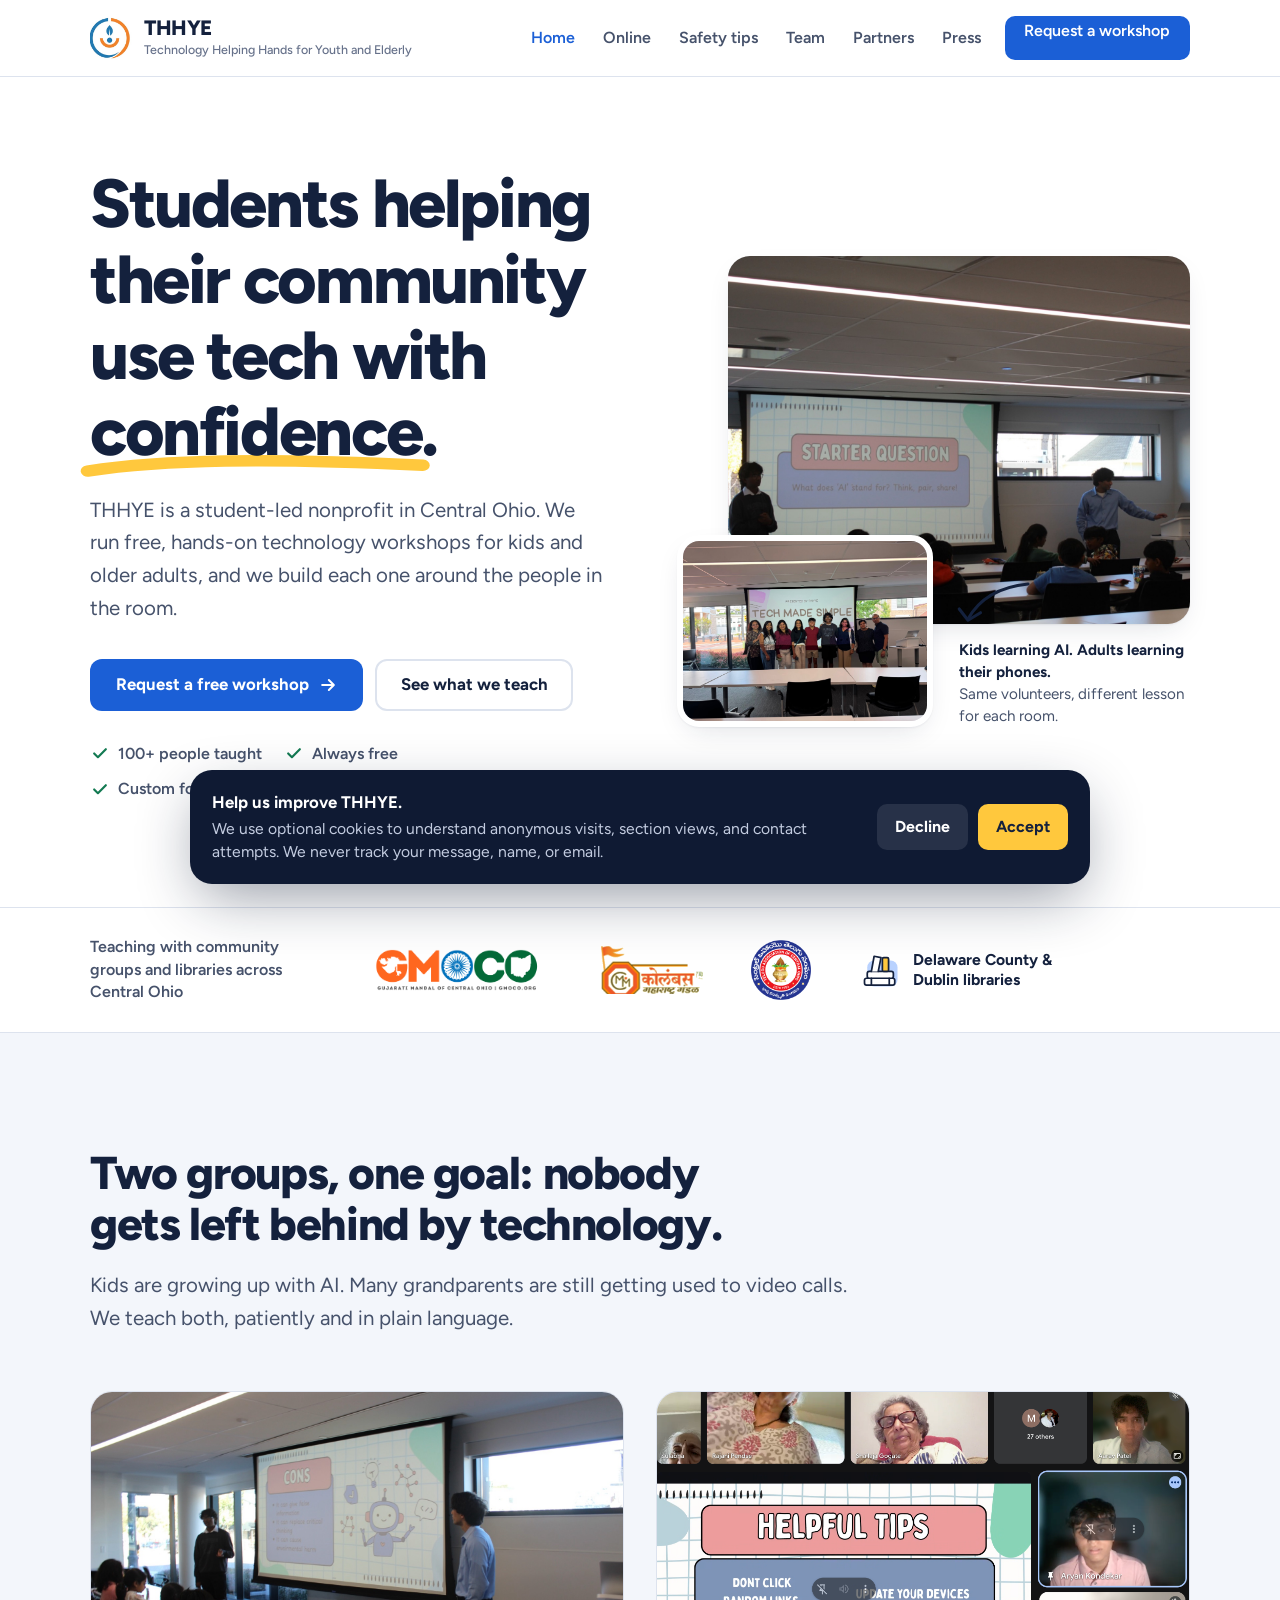
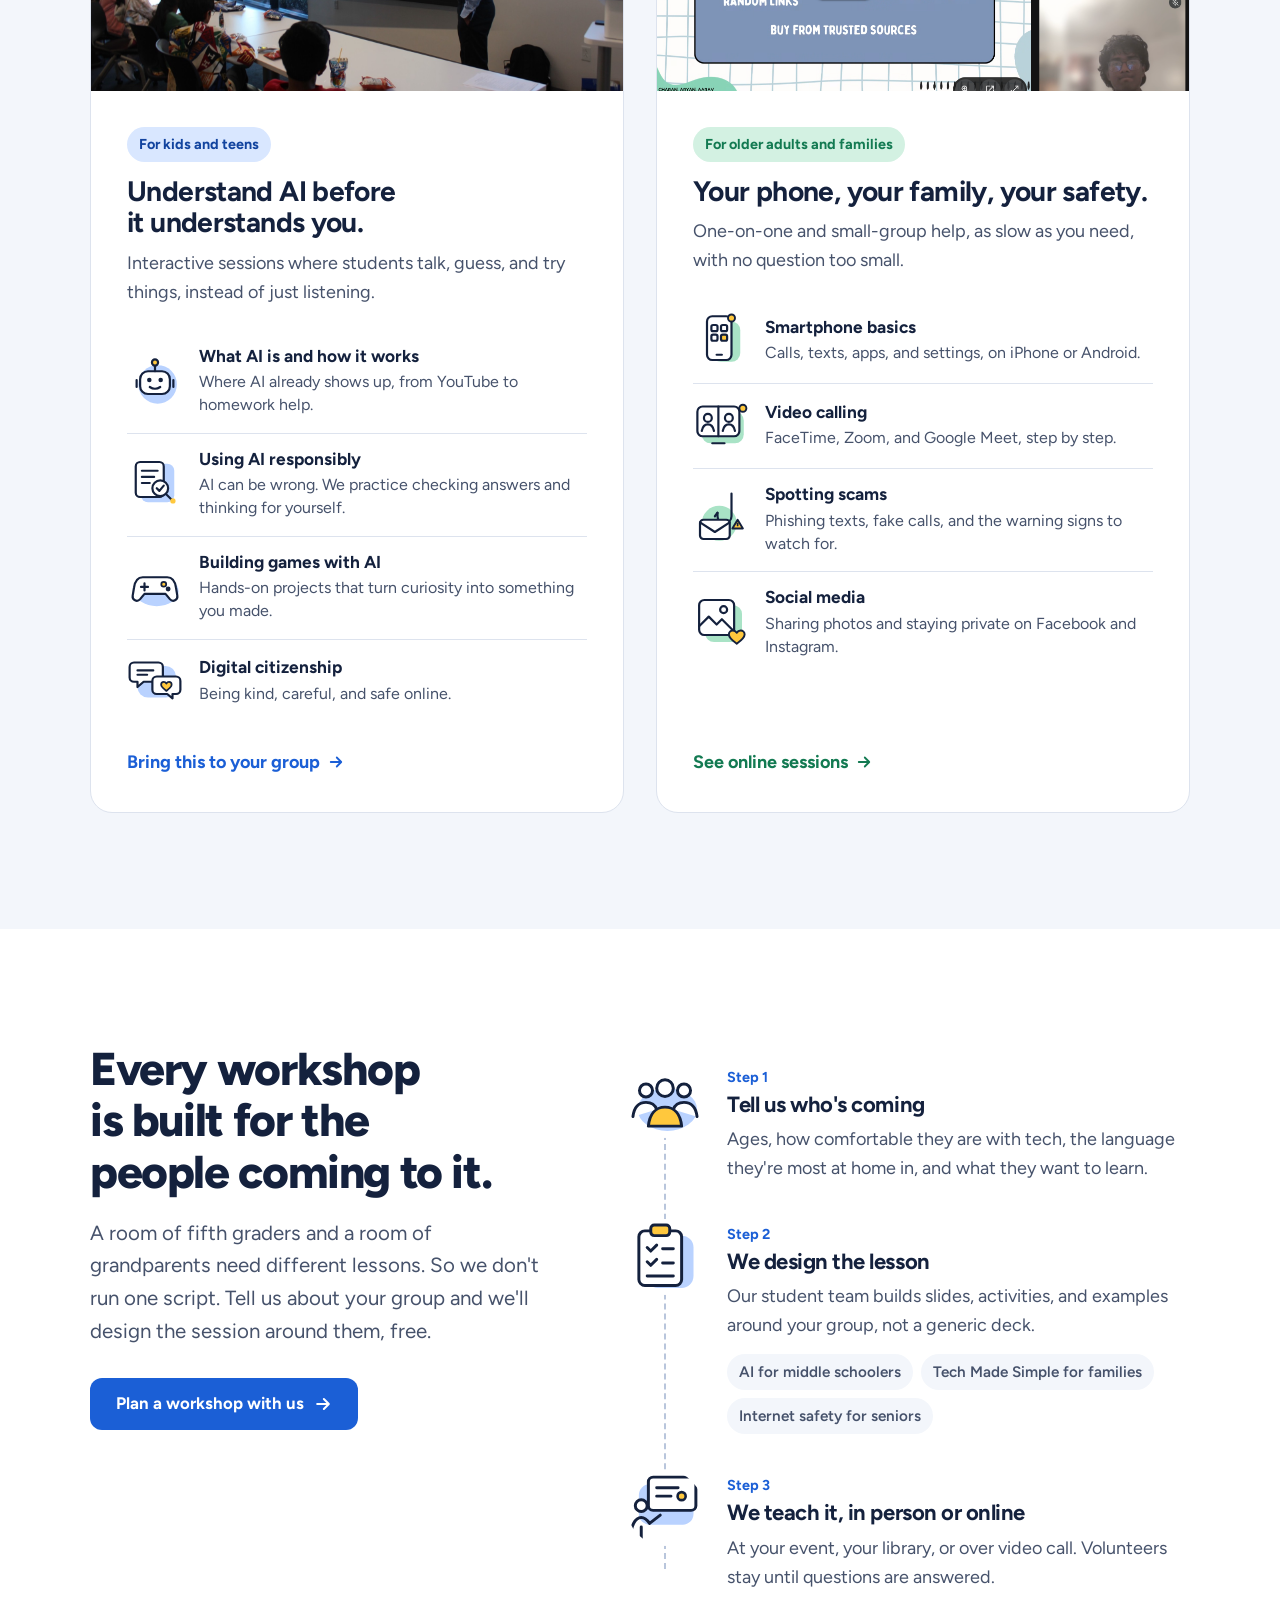
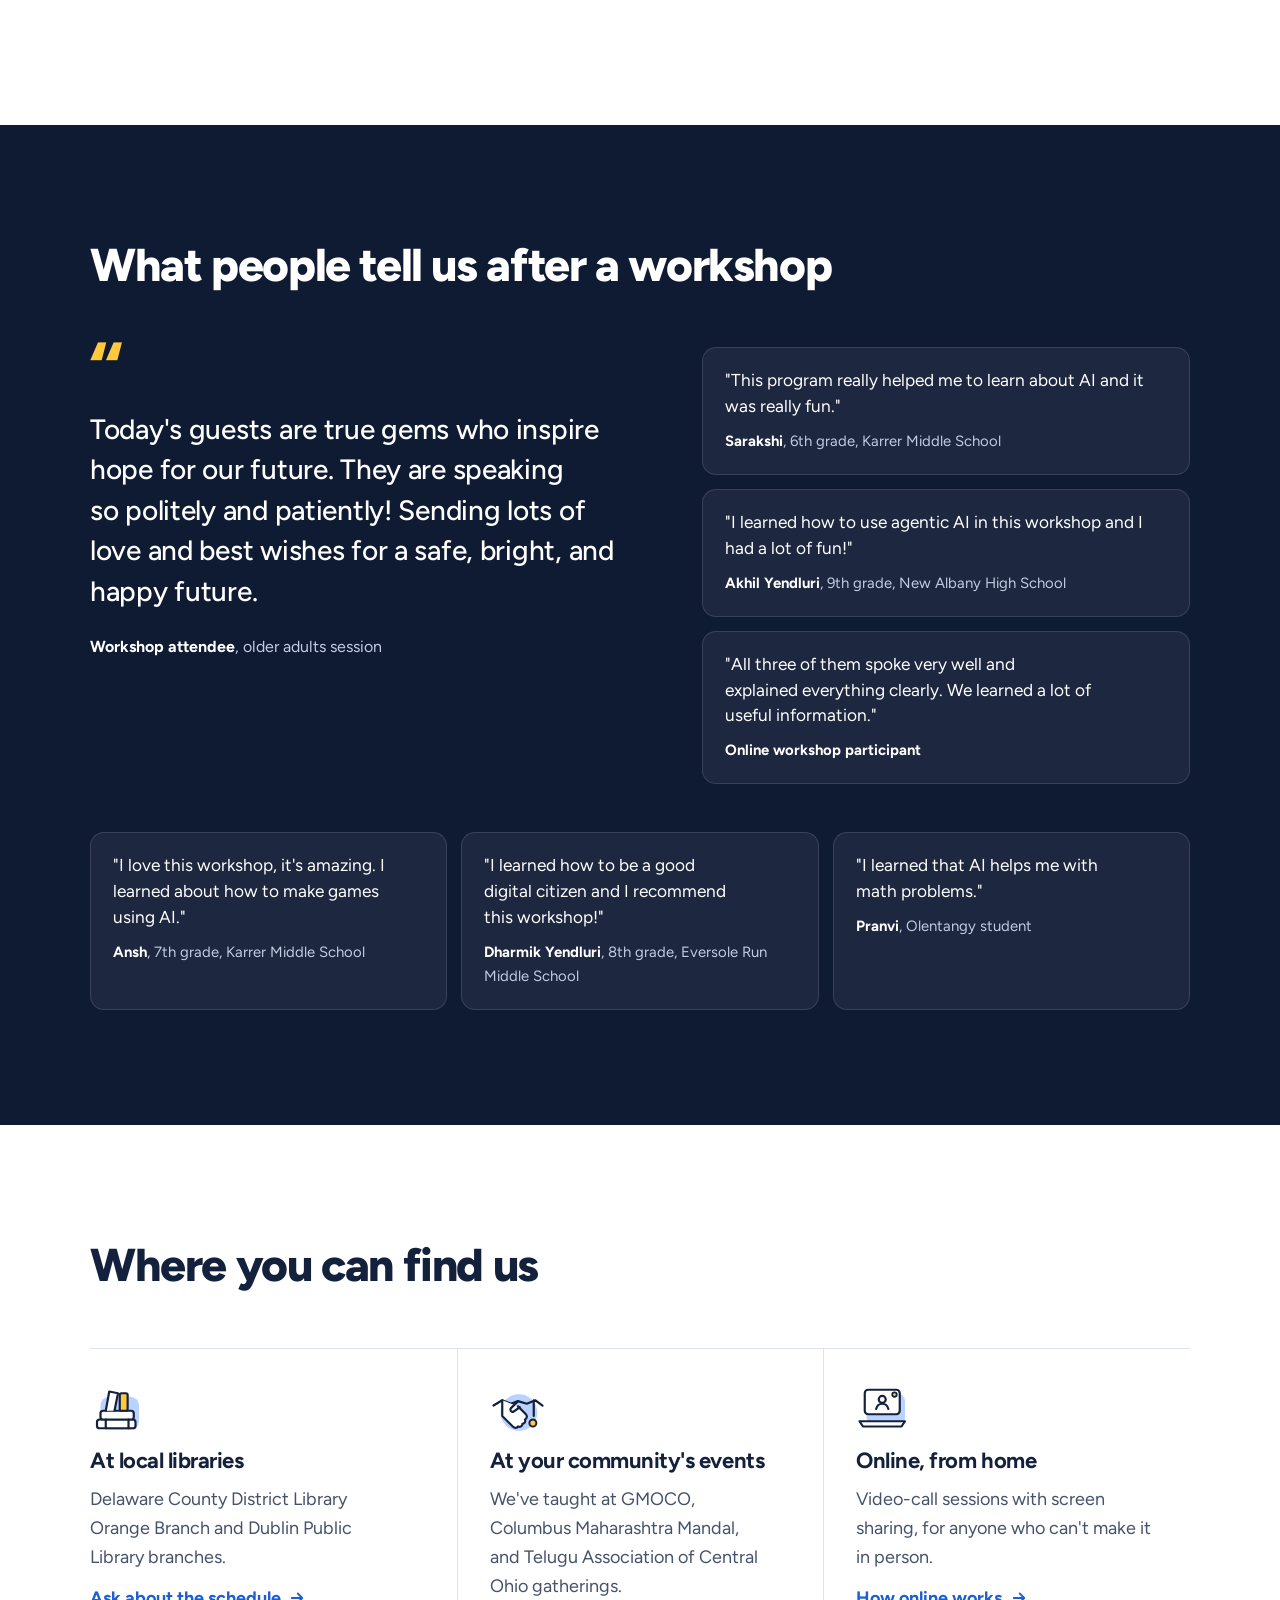
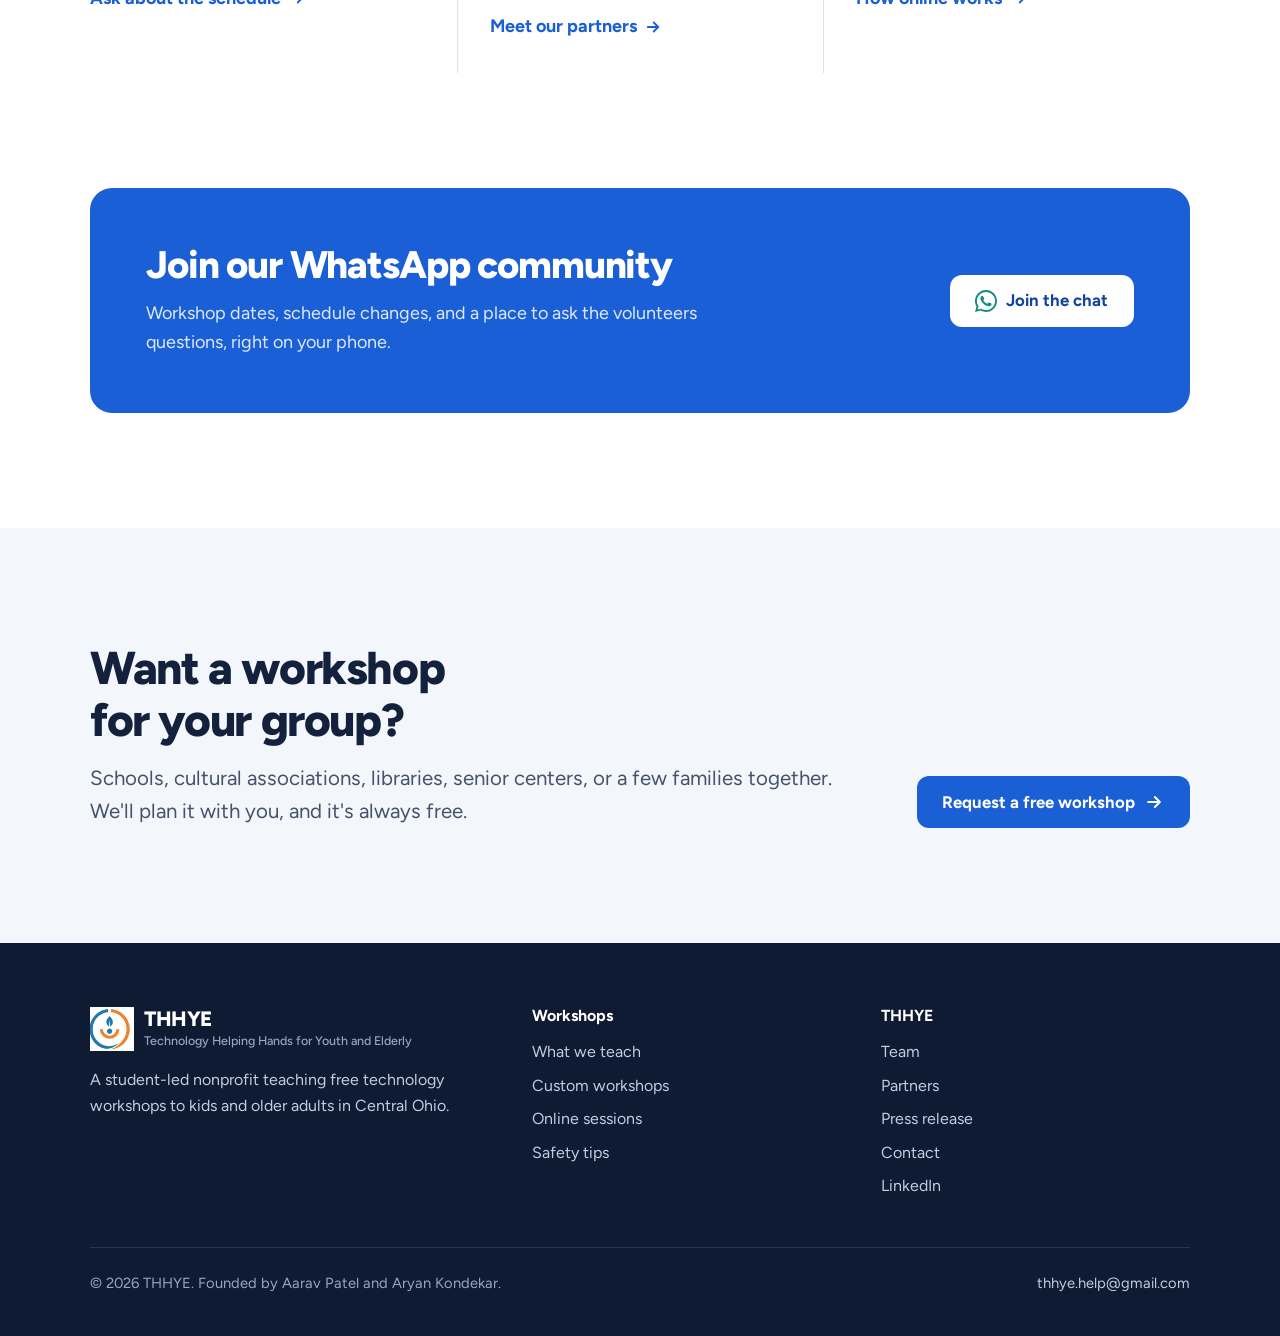
==== commit 63885544: "Add press release page and GMOCO workshop photos New press.html with the October 29, 2026 press rele" ====
--- a/index.html
+++ b/index.html
@@ -25,7 +25,7 @@
   <link rel="preconnect" href="https://fonts.googleapis.com" />
   <link rel="preconnect" href="https://fonts.gstatic.com" crossorigin />
   <link href="https://fonts.googleapis.com/css2?family=Figtree:wght@400;500;600;700;800&display=swap" rel="stylesheet" />
-  <link rel="stylesheet" href="site.css" />
+  <link rel="stylesheet" href="site.css?v=4" />
 
   <script type="application/ld+json">
   {
@@ -367,7 +367,7 @@
       </a>
       <button class="menu-btn" type="button" aria-expanded="false" aria-controls="nav"><span></span>Menu</button>
       <ul class="nav" id="nav">
-        <li><a href="index.html" aria-current="page">Home</a></li><li><a href="online-workshops.html">Online</a></li><li><a href="safety-resources.html">Safety tips</a></li><li><a href="team.html">Team</a></li><li><a href="partnerships.html">Partners</a></li>
+        <li><a href="index.html" aria-current="page">Home</a></li><li><a href="online-workshops.html">Online</a></li><li><a href="safety-resources.html">Safety tips</a></li><li><a href="team.html">Team</a></li><li><a href="partnerships.html">Partners</a></li><li><a href="press.html">Press</a></li>
         <li><a class="btn btn-primary" href="contact.html">Request a workshop</a></li>
       </ul>
     </div>
@@ -581,6 +581,7 @@
           <ul>
             <li><a href="team.html">Team</a></li>
             <li><a href="partnerships.html">Partners</a></li>
+            <li><a href="press.html">Press release</a></li>
             <li><a href="contact.html">Contact</a></li>
             <li><a href="https://www.linkedin.com/company/thhye-technology-helping-hands-for-youth-and-elderly/" target="_blank" rel="noopener noreferrer">LinkedIn</a></li>
           </ul>
--- a/site.css
+++ b/site.css
@@ -100,14 +100,14 @@
 .brand strong { font-size: 1.3rem; font-weight: 800; letter-spacing: -0.02em; display: block; line-height: 1; }
 .brand small { display: block; font-size: .78rem; color: var(--ink-3); font-weight: 500; line-height: 1.3; margin-top: 3px; }
 .nav { display: flex; align-items: center; gap: 4px; list-style: none; margin: 0; padding: 0; }
-.nav a { display: block; padding: 10px 12px; border-radius: 10px; font-size: 1rem; font-weight: 600; color: var(--ink-2); text-decoration: none; }
+.nav a { display: block; white-space: nowrap; padding: 10px 12px; border-radius: 10px; font-size: 1rem; font-weight: 600; color: var(--ink-2); text-decoration: none; }
 .nav a:hover { color: var(--ink); background: var(--mist); }
 .nav a[aria-current="page"] { color: var(--blue); }
 .nav .btn { min-height: 44px; padding: 0 1.1em; margin-left: 8px; font-size: 1rem; color: #fff; }
 .nav .btn:hover { background: var(--blue-deep); color: #fff; }
 .menu-btn { display: none; }
 
-@media (max-width: 1020px) {
+@media (max-width: 1140px) {
   .brand small { display: none; }
   .menu-btn {
     display: inline-flex; align-items: center; gap: 8px;
@@ -275,7 +275,8 @@
 .photo-row img { width: 100%; height: 100%; aspect-ratio: 4 / 3; object-fit: cover; border-radius: var(--radius); }
 .photo-row.even { grid-template-columns: 1fr 1fr; }
 .photo-row.four { grid-template-columns: repeat(4, 1fr); }
-@media (max-width: 760px) { .photo-row, .photo-row.four { grid-template-columns: 1fr 1fr; } .photo-row > :first-child:not(:only-child) { grid-column: 1 / -1; } }
+.photo-row.trio { grid-template-columns: repeat(3, 1fr); }
+@media (max-width: 760px) { .photo-row, .photo-row.four, .photo-row.trio { grid-template-columns: 1fr 1fr; } .photo-row > :first-child:not(:only-child) { grid-column: 1 / -1; } }
 
 /* ---------- Split (text + aside) ---------- */
 .split { display: grid; grid-template-columns: 1.1fr .9fr; gap: clamp(32px, 6vw, 80px); align-items: start; }
@@ -409,3 +410,19 @@
 .cookie-btn.decline { background: rgba(255, 255, 255, .1); color: #fff; }
 .cookie-btn.decline:hover { background: rgba(255, 255, 255, .18); }
 @media (max-width: 640px) { .cookie-banner { flex-direction: column; align-items: stretch; } .cookie-actions > * { flex: 1; } }
+
+/* ---------- Press release ---------- */
+.release-actions { margin-top: 28px; }
+.release { max-width: 720px; }
+.release figure { margin: 0 0 40px; }
+.release figure img { width: 100%; aspect-ratio: 4 / 3; object-fit: cover; border-radius: var(--radius-lg); }
+.release figcaption { margin-top: 12px; font-size: .95rem; color: var(--ink-3); }
+.release p { color: var(--ink-2); font-size: 1.15rem; line-height: 1.75; }
+.release p + p { margin-top: 20px; }
+.release p strong { color: var(--ink); }
+.release h2 { font-size: clamp(1.5rem, 2.6vw, 1.9rem); margin: 52px 0 16px; }
+.release blockquote { margin: 40px 0; padding: 0; font-size: 1.35rem; line-height: 1.55; font-weight: 600; letter-spacing: -0.01em; color: var(--ink); }
+.release blockquote::before { content: ''; display: block; width: 48px; height: 4px; border-radius: 4px; background: var(--sun); margin-bottom: 18px; }
+.release .media-contact { margin-top: 56px; padding: 28px; background: var(--mist); border-radius: var(--radius-lg); }
+.release .media-contact h3 { margin-bottom: 8px; }
+.release .media-contact p { font-size: 1.05rem; }
